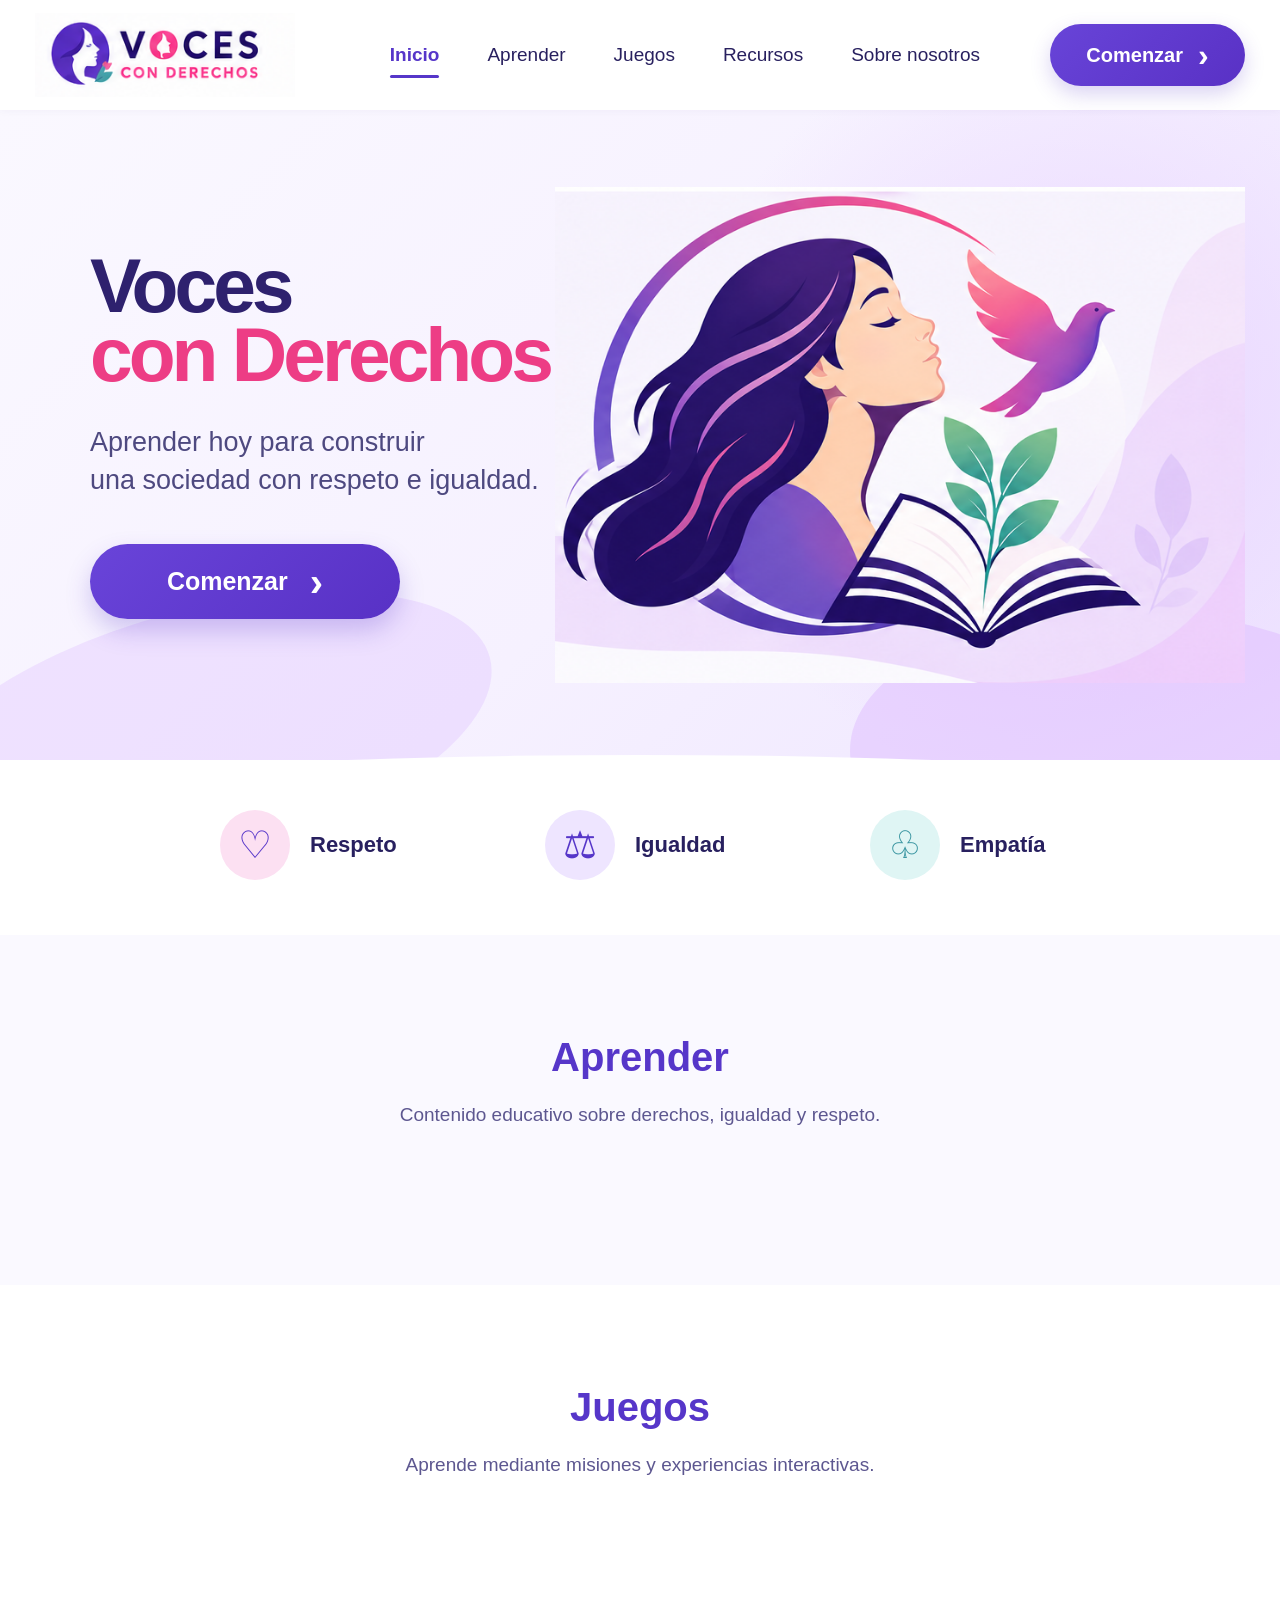
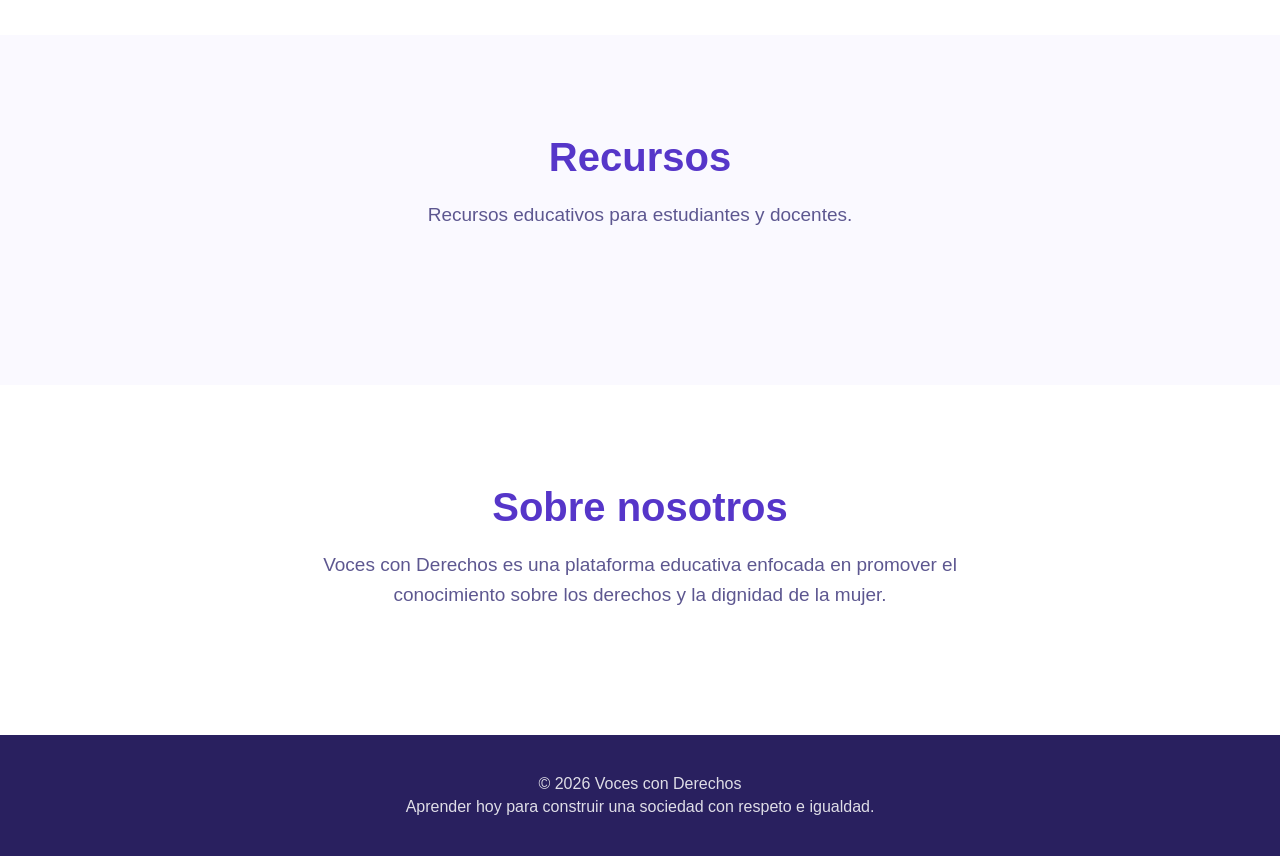
==== Frontend/index.html @ 68228851 "Agregar frontend de la plataforma" ====
<!DOCTYPE html>
<html lang="es">
<head>
    <meta charset="UTF-8">
    <meta name="viewport" content="width=device-width, initial-scale=1.0">

    <title>Voces con Derechos</title>

    <link rel="stylesheet" href="css/style.css">
</head>

<body>


        <!-- NAVBAR -->
  
    <header class="navbar">

        <div class="navbar-container">

            <a href="index.html" class="logo-link">
                <img
                    src="assets/img/logo.png"
                    alt="Voces con Derechos"
                    class="logo"
                >
            </a>

            <nav class="nav-menu">
                <a href="#inicio" class="active">Inicio</a>
                <a href="#aprender">Aprender</a>
                <a href="#juegos">Juegos</a>
                <a href="#recursos">Recursos</a>
                <a href="#nosotros">Sobre nosotros</a>
            </nav>

            <a href="login.html" class="btn-start">
                Comenzar
                <span>›</span>
            </a>

        </div>

    </header>


  
         <!-- HERO -->

    <main>

        <section class="hero" id="inicio">

            <div class="hero-container">

                <!-- Texto -->
                <div class="hero-content">

                    <h1>
                        Voces
                        <br>
                        <span>con Derechos</span>
                    </h1>

                    <p>
                        Aprender hoy para construir
                        <br class="desktop-only">
                        una sociedad con respeto e igualdad.
                    </p>

                    <a href="login.html" class="hero-button">
                        Comenzar
                        <span>›</span>
                    </a>

                </div>


                <!-- Imagen -->
                <div class="hero-image-container">

                    <img
                        src="assets/img/hero.png"
                        alt="Ilustración de Voces con Derechos"
                        class="hero-image"
                    >

                </div>

            </div>

        </section>


        
             <!-- VALORES -->
       
        <section class="values">

            <div class="values-container">

                <div class="value">

                    <div class="value-icon respect">
                        ♡
                    </div>

                    <h3>Respeto</h3>

                </div>


                <div class="value">

                    <div class="value-icon equality">
                        ⚖
                    </div>

                    <h3>Igualdad</h3>

                </div>


                <div class="value">

                    <div class="value-icon empathy">
                        ♧
                    </div>

                    <h3>Empatía</h3>

                </div>

            </div>

        </section>

            <!-- SECCIONES FUTURAS -->

        <section id="aprender" class="placeholder-section">
            <h2>Aprender</h2>
            <p>
                Contenido educativo sobre derechos, igualdad y respeto.
            </p>
        </section>

        <section id="juegos" class="placeholder-section">
            <h2>Juegos</h2>
            <p>
                Aprende mediante misiones y experiencias interactivas.
            </p>
        </section>

        <section id="recursos" class="placeholder-section">
            <h2>Recursos</h2>
            <p>
                Recursos educativos para estudiantes y docentes.
            </p>
        </section>

        <section id="nosotros" class="placeholder-section">
            <h2>Sobre nosotros</h2>
            <p>
                Voces con Derechos es una plataforma educativa enfocada
                en promover el conocimiento sobre los derechos y la dignidad
                de la mujer.
            </p>
        </section>

    </main>


        <!-- FOOTER -->
    <footer>

        <p>
            © 2026 Voces con Derechos
        </p>

        <p>
            Aprender hoy para construir una sociedad con respeto e igualdad.
        </p>

    </footer>


    <script src="js/main.js"></script>

</body>
</html>
---- Frontend/css/style.css ----
/* =========================================
   VARIABLES
========================================= */

:root {
    --primary: #5636c9;
    --primary-dark: #332080;

    --pink: #ed3d85;
    --pink-light: #ffb1d0;

    --purple-light: #f4efff;
    --purple-soft: #eee7ff;

    --text: #28205f;
    --text-light: #5d5790;

    --white: #ffffff;

    --container: 1380px;
}


/* =========================================
   RESET
========================================= */

* {
    margin: 0;
    padding: 0;
    box-sizing: border-box;
}

html {
    scroll-behavior: smooth;
}

body {
    font-family: Arial, Helvetica, sans-serif;
    color: var(--text);
    background: var(--white);
}

a {
    text-decoration: none;
    color: inherit;
}


/* =========================================
   NAVBAR
========================================= */

.navbar {
    width: 100%;
    height: 110px;
    background: #ffffff;
    position: relative;
    z-index: 10;

    box-shadow: 0 1px 8px rgba(50, 30, 100, 0.04);
}

.navbar-container {
    max-width: var(--container);
    height: 100%;

    margin: 0 auto;
    padding: 0 35px;

    display: flex;
    align-items: center;
    justify-content: space-between;
}


/* Logo */

.logo-link {
    display: flex;
    align-items: center;
}

.logo {
    width: 260px;
    height: auto;
    display: block;
}


/* Navigation */

.nav-menu {
    display: flex;
    align-items: center;
    gap: 48px;

    margin-left: auto;
    margin-right: 70px;
}

.nav-menu a {
    position: relative;

    font-size: 19px;
    font-weight: 500;

    color: var(--text);

    padding: 12px 0;

    transition: 0.25s ease;
}

.nav-menu a:hover {
    color: var(--primary);
}

.nav-menu a.active {
    color: var(--primary);
    font-weight: 600;
}

.nav-menu a.active::after {
    content: "";

    position: absolute;

    left: 0;
    right: 0;
    bottom: 0;

    height: 3px;

    border-radius: 10px;

    background: var(--primary);
}


/* Botón navbar */

.btn-start {
    display: flex;
    align-items: center;
    justify-content: center;

    gap: 15px;

    min-width: 195px;
    height: 62px;

    padding: 0 28px;

    border-radius: 40px;

    background: linear-gradient(
        135deg,
        #6844d8,
        #5931c5
    );

    color: white;

    font-size: 20px;
    font-weight: 600;

    box-shadow: 0 8px 20px rgba(86, 54, 201, 0.22);

    transition: 0.25s ease;
}

.btn-start span {
    font-size: 32px;
    line-height: 0;
}

.btn-start:hover {
    transform: translateY(-2px);

    box-shadow: 0 12px 25px rgba(86, 54, 201, 0.3);
}


/* =========================================
   HERO
========================================= */

.hero {
    min-height: 650px;

    position: relative;
    overflow: hidden;

    background:
        radial-gradient(
            circle at 85% 45%,
            rgba(230, 207, 255, 0.8),
            transparent 35%
        ),
        linear-gradient(
            135deg,
            #faf8ff 0%,
            #f6f1ff 55%,
            #eee5ff 100%
        );
}


/* Decoración del fondo */

.hero::before {
    content: "";

    position: absolute;

    width: 600px;
    height: 250px;

    left: -100px;
    bottom: -100px;

    background: rgba(220, 189, 255, 0.35);

    border-radius: 50%;

    transform: rotate(-15deg);
}

.hero::after {
    content: "";

    position: absolute;

    width: 550px;
    height: 280px;

    right: -120px;
    bottom: -130px;

    background: rgba(219, 183, 255, 0.45);

    border-radius: 50%;
}


/* Contenedor */

.hero-container {
    max-width: var(--container);

    min-height: 650px;

    margin: 0 auto;

    padding: 30px 35px;

    display: grid;

    grid-template-columns: 43% 57%;

    align-items: center;

    position: relative;
    z-index: 2;
}


/* Texto */

.hero-content {
    padding-left: 55px;

    position: relative;
    z-index: 3;
}

.hero-content h1 {
    font-size: clamp(65px, 6vw, 105px);

    line-height: 0.9;

    letter-spacing: -4px;

    font-weight: 800;

    color: #2e216e;
}

.hero-content h1 span {
    color: var(--pink);
}

.hero-content p {
    margin-top: 35px;

    font-size: 27px;

    line-height: 1.4;

    color: #4e4980;

    max-width: 620px;
}


/* Botón hero */

.hero-button {
    display: inline-flex;

    align-items: center;
    justify-content: center;

    gap: 22px;

    margin-top: 45px;

    min-width: 310px;
    height: 75px;

    border-radius: 45px;

    background: linear-gradient(
        135deg,
        #6944d9,
        #5831c5
    );

    color: white;

    font-size: 25px;

    font-weight: 600;

    box-shadow:
        0 12px 25px rgba(86, 54, 201, 0.25);

    transition: 0.25s ease;
}

.hero-button span {
    font-size: 40px;
    line-height: 0;
}

.hero-button:hover {
    transform: translateY(-3px);

    box-shadow:
        0 16px 30px rgba(86, 54, 201, 0.32);
}


/* Imagen */

.hero-image-container {
    width: 100%;

    display: flex;
    justify-content: center;
    align-items: center;

    position: relative;
}

.hero-image {
    width: 100%;
    max-width: 800px;

    height: auto;

    display: block;

    object-fit: contain;
}


/* =========================================
   VALORES
========================================= */

.values {
    position: relative;

    margin-top: -5px;

    background: white;

    border-radius: 50% 50% 0 0 / 25% 25% 0 0;

    min-height: 180px;

    display: flex;
    align-items: center;

    z-index: 5;
}

.values-container {
    width: 100%;
    max-width: 900px;

    margin: 0 auto;

    padding: 30px;

    display: flex;
    align-items: center;
    justify-content: space-between;

    gap: 80px;
}

.value {
    display: flex;
    align-items: center;

    gap: 20px;

    min-width: 190px;
}

.value-icon {
    width: 70px;
    height: 70px;

    border-radius: 50%;

    display: flex;
    align-items: center;
    justify-content: center;

    font-size: 38px;

    flex-shrink: 0;
}

.value-icon.respect {
    background: #fce0f2;
    color: var(--primary);
}

.value-icon.equality {
    background: #eee5ff;
    color: var(--primary);
}

.value-icon.empathy {
    background: #dff5f4;
    color: #3995a1;
}

.value h3 {
    font-size: 22px;
    color: var(--text);
}


/* =========================================
   SECCIONES FUTURAS
========================================= */

.placeholder-section {
    min-height: 350px;

    padding: 100px 30px;

    text-align: center;

    background: #faf9ff;
}

.placeholder-section:nth-child(even) {
    background: white;
}

.placeholder-section h2 {
    font-size: 40px;

    margin-bottom: 20px;

    color: var(--primary);
}

.placeholder-section p {
    max-width: 700px;

    margin: 0 auto;

    font-size: 19px;

    line-height: 1.6;

    color: var(--text-light);
}


/* =========================================
   FOOTER
========================================= */

footer {
    padding: 35px 20px;

    text-align: center;

    background: #29205f;

    color: white;
}

footer p {
    margin: 5px;

    opacity: 0.85;
}


/* =========================================
   RESPONSIVE
========================================= */

@media (max-width: 1200px) {

    .nav-menu {
        gap: 25px;
        margin-right: 30px;
    }

    .nav-menu a {
        font-size: 16px;
    }

    .logo {
        width: 220px;
    }

    .hero-container {
        grid-template-columns: 45% 55%;
    }

    .hero-content {
        padding-left: 20px;
    }

    .hero-content h1 {
        font-size: 75px;
    }

    .hero-content p {
        font-size: 22px;
    }

}


/* Tablet */

@media (max-width: 900px) {

    .navbar {
        height: auto;
    }

    .navbar-container {
        padding: 20px;

        flex-wrap: wrap;

        gap: 20px;
    }

    .nav-menu {
        order: 3;

        width: 100%;

        justify-content: center;

        margin: 0;

        gap: 25px;

        overflow-x: auto;
    }

    .btn-start {
        min-width: 145px;
        height: 50px;

        font-size: 16px;
    }

    .hero-container {
        grid-template-columns: 1fr;

        text-align: center;

        padding-top: 60px;
    }

    .hero-content {
        padding: 0;
    }

    .hero-content p {
        margin-left: auto;
        margin-right: auto;
    }

    .hero-image-container {
        margin-top: 30px;
    }

    .hero-image {
        max-width: 650px;
    }

    .values-container {
        flex-wrap: wrap;

        justify-content: center;

        gap: 30px;
    }

}


/* Móvil */

@media (max-width: 600px) {

    .logo {
        width: 180px;
    }

    .btn-start {
        min-width: 120px;
        height: 45px;

        padding: 0 18px;
    }

    .btn-start span {
        font-size: 25px;
    }

    .nav-menu {
        justify-content: flex-start;
    }

    .nav-menu a {
        white-space: nowrap;
    }

    .hero {
        min-height: auto;
    }

    .hero-container {
        min-height: auto;

        padding: 55px 20px 20px;
    }

    .hero-content h1 {
        font-size: 58px;

        letter-spacing: -2px;
    }

    .hero-content p {
        font-size: 19px;
    }

    .desktop-only {
        display: none;
    }

    .hero-button {
        min-width: 230px;

        height: 60px;

        font-size: 19px;
    }

    .hero-button span {
        font-size: 30px;
    }

    .hero-image {
        width: 110%;
        max-width: none;

        margin-left: -5%;
    }

    .values {
        border-radius: 40% 40% 0 0 / 10% 10% 0 0;
    }

    .values-container {
        flex-direction: column;

        align-items: flex-start;

        max-width: 300px;
    }

    .value {
        width: 100%;
    }

}
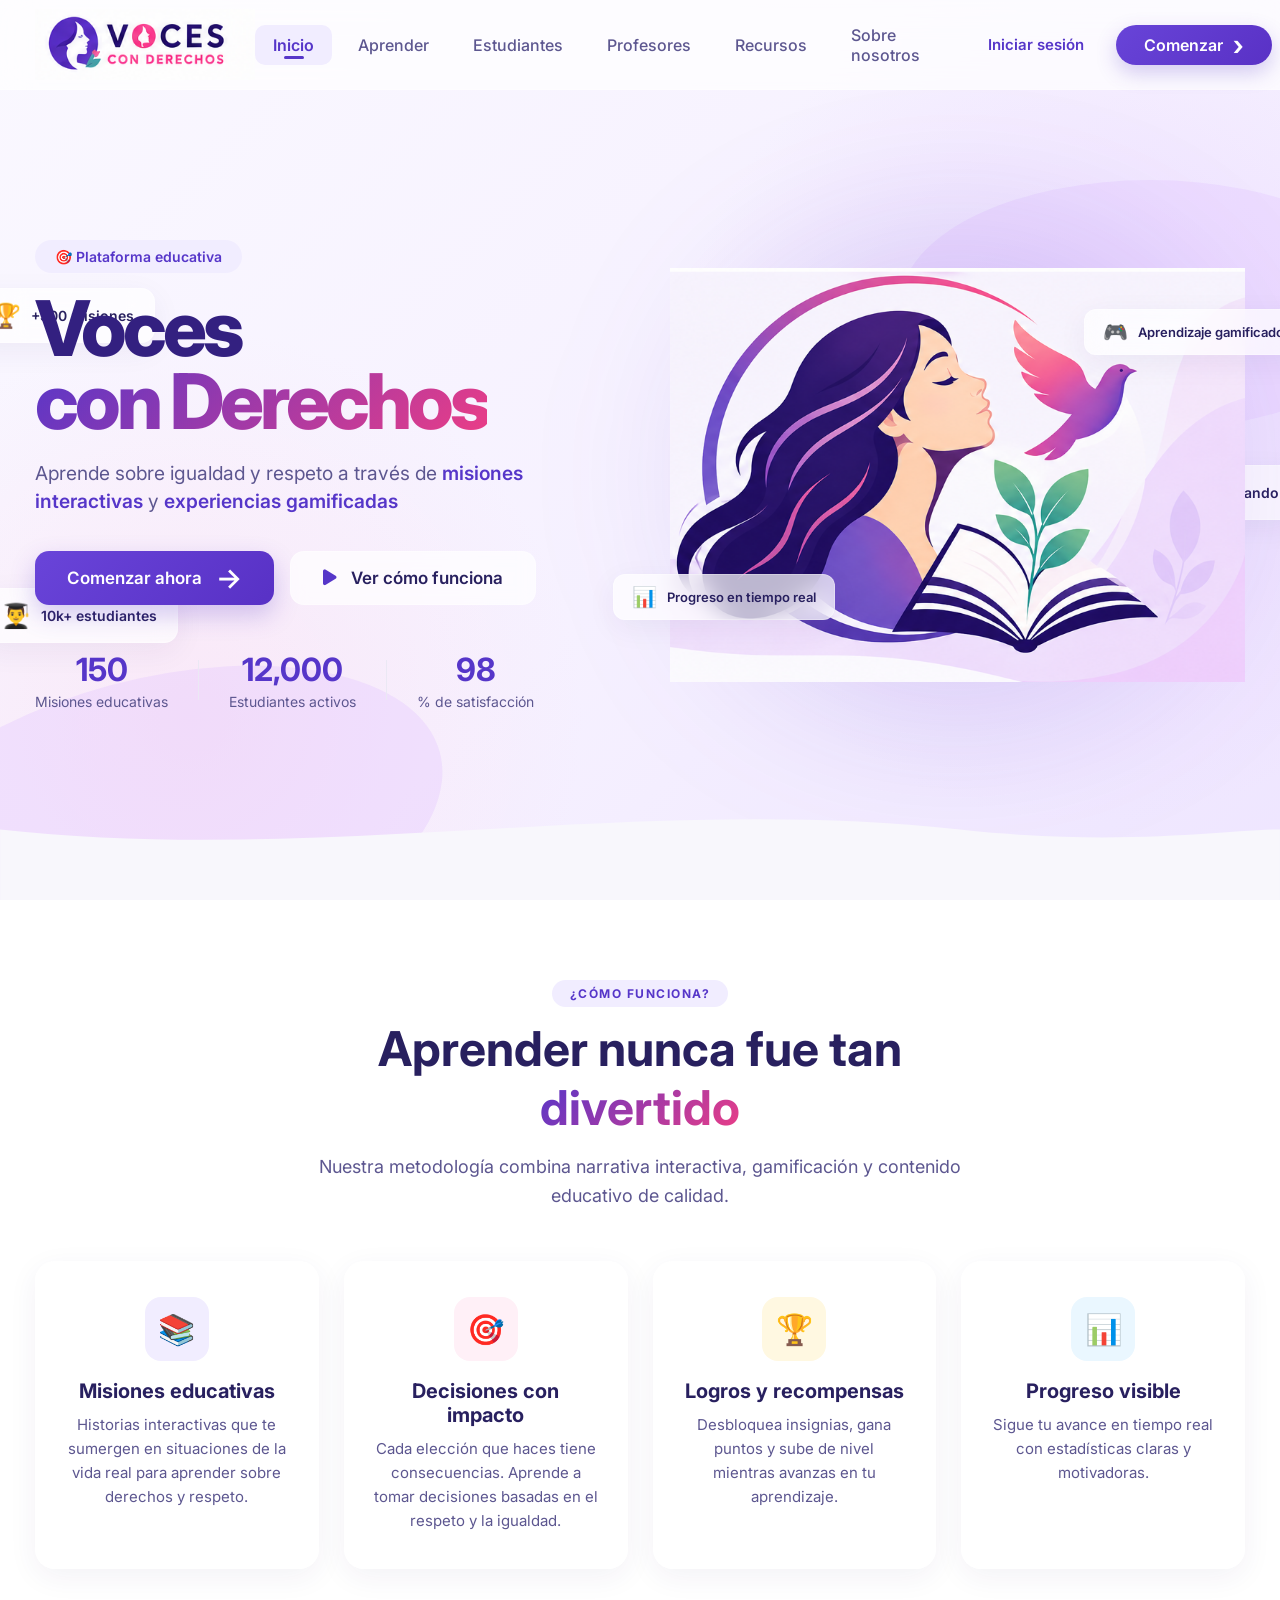
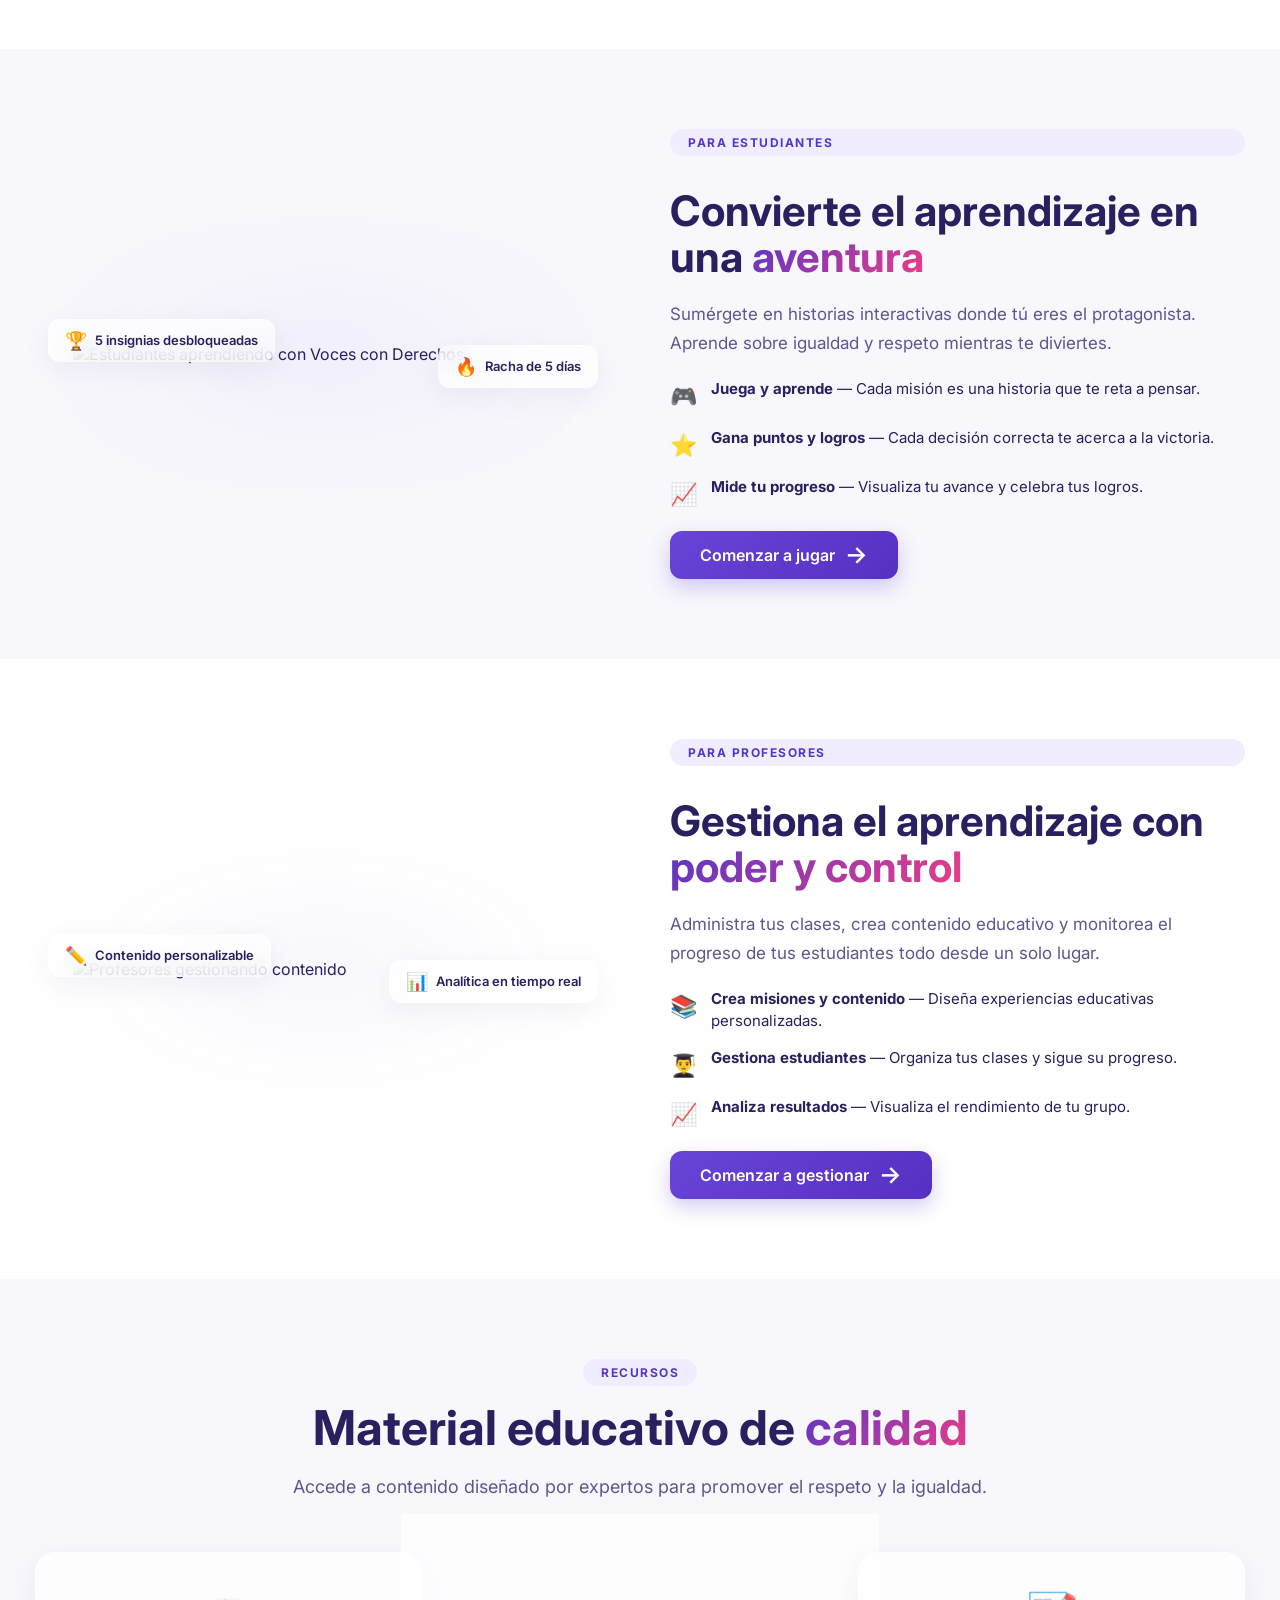
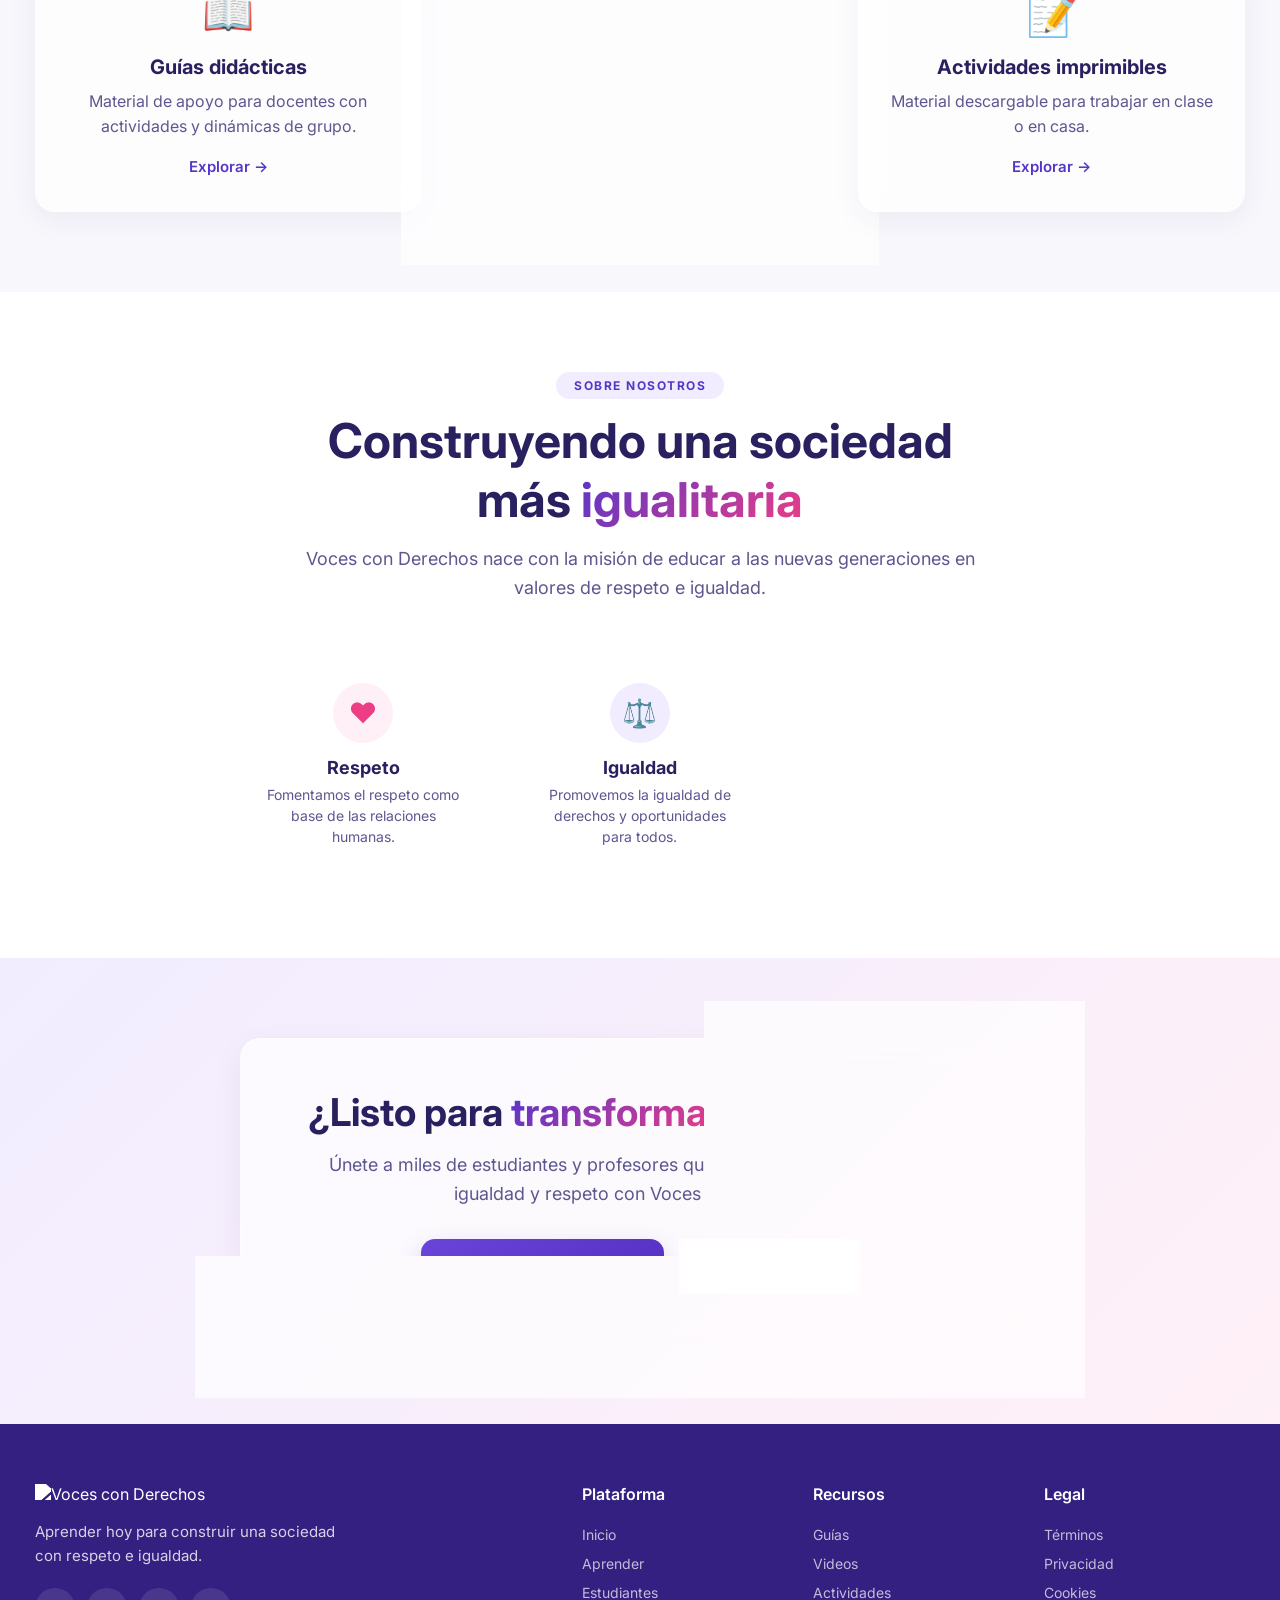
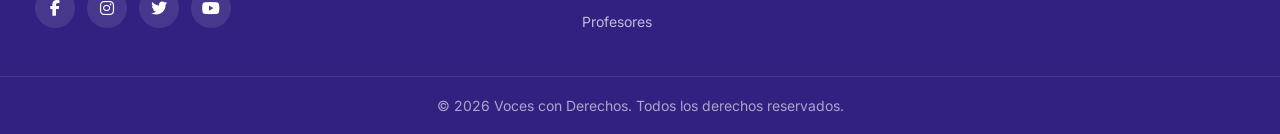
==== commit 73cc1578: "modificacion completa de ui" ====
--- a/Frontend/index.html
+++ b/Frontend/index.html
@@ -3,187 +3,429 @@
 <head>
     <meta charset="UTF-8">
     <meta name="viewport" content="width=device-width, initial-scale=1.0">
-
-    <title>Voces con Derechos</title>
-
+    <title>Voces con Derechos - Aprende jugando sobre igualdad</title>
+    
+    <!-- Meta tags para SEO y redes sociales -->
+    <meta name="description" content="Plataforma educativa interactiva para aprender sobre derechos, igualdad y respeto a través de misiones y juegos.">
+    <meta property="og:title" content="Voces con Derechos - Aprende jugando">
+    <meta property="og:description" content="Plataforma educativa interactiva para aprender sobre derechos, igualdad y respeto.">
+    <meta property="og:image" content="assets/img/og-image.png">
+    
+    <!-- Google Fonts -->
+    <link rel="preconnect" href="https://fonts.googleapis.com">
+    <link rel="preconnect" href="https://fonts.gstatic.com" crossorigin>
+    <link href="https://fonts.googleapis.com/css2?family=Inter:ital,opsz,wght@0,14..32,100..900;1,14..32,100..900&display=swap" rel="stylesheet">
+    
+    <!-- Font Awesome para iconos -->
+    <link rel="stylesheet" href="https://cdnjs.cloudflare.com/ajax/libs/font-awesome/6.5.0/css/all.min.css">
+    
+    <!-- Estilos -->
     <link rel="stylesheet" href="css/style.css">
 </head>
-
 <body>
 
-
-        <!-- NAVBAR -->
-  
-    <header class="navbar">
-
+    <!-- ============================================
+         NAVBAR - CON EFECTO GLASS Y MENÚ HAMBURGUESA
+    ============================================ -->
+    <header class="navbar" id="navbar">
         <div class="navbar-container">
-
             <a href="index.html" class="logo-link">
-                <img
-                    src="assets/img/logo.png"
-                    alt="Voces con Derechos"
-                    class="logo"
-                >
+                <img src="assets/img/logo.png" alt="Voces con Derechos" class="logo">
             </a>
 
-            <nav class="nav-menu">
+            <!-- Botón Hamburguesa -->
+            <button class="hamburger" id="hamburger" aria-label="Abrir menú">
+                <span></span>
+                <span></span>
+                <span></span>
+            </button>
+
+            <nav class="nav-menu" id="navMenu">
                 <a href="#inicio" class="active">Inicio</a>
                 <a href="#aprender">Aprender</a>
-                <a href="#juegos">Juegos</a>
+                <a href="#estudiantes">Estudiantes</a>
+                <a href="#profesores">Profesores</a>
                 <a href="#recursos">Recursos</a>
                 <a href="#nosotros">Sobre nosotros</a>
             </nav>
 
-            <a href="login.html" class="btn-start">
-                Comenzar
-                <span>›</span>
-            </a>
-
+            <div class="nav-actions">
+                <a href="login.html" class="btn-login">Iniciar sesión</a>
+                <a href="registro.html" class="btn-start pulse-on-hover">
+                    Comenzar
+                    <span>›</span>
+                </a>
+            </div>
         </div>
-
     </header>
 
-
-  
-         <!-- HERO -->
-
+    <!-- ============================================
+         HERO - SECCIÓN PRINCIPAL IMPACTANTE
+    ============================================ -->
     <main>
-
         <section class="hero" id="inicio">
-
             <div class="hero-container">
-
-                <!-- Texto -->
+                <!-- Elementos flotantes decorativos -->
+                <div class="floating-elements">
+                    <div class="floating-card card-1">
+                        <span class="floating-icon">🏆</span>
+                        <span class="floating-text">+500 misiones</span>
+                    </div>
+                    <div class="floating-card card-2">
+                        <span class="floating-icon">⭐</span>
+                        <span class="floating-text">Aprende jugando</span>
+                    </div>
+                    <div class="floating-card card-3">
+                        <span class="floating-icon">👨‍🎓</span>
+                        <span class="floating-text">10k+ estudiantes</span>
+                    </div>
+                </div>
+
                 <div class="hero-content">
-
+                    <span class="hero-badge pulse-glow">🎯 Plataforma educativa</span>
                     <h1>
                         Voces
                         <br>
-                        <span>con Derechos</span>
+                        <span class="gradient-text">con Derechos</span>
                     </h1>
-
-                    <p>
-                        Aprender hoy para construir
-                        <br class="desktop-only">
-                        una sociedad con respeto e igualdad.
+                    <p class="hero-subtitle">
+                        Aprende sobre igualdad y respeto a través de 
+                        <span class="highlight">misiones interactivas</span> 
+                        y <span class="highlight">experiencias gamificadas</span>
                     </p>
 
-                    <a href="login.html" class="hero-button">
-                        Comenzar
-                        <span>›</span>
-                    </a>
-
-                </div>
-
-
-                <!-- Imagen -->
+                    <div class="hero-cta">
+                        <a href="registro.html" class="hero-button primary pulse-on-hover">
+                            Comenzar ahora
+                            <span>→</span>
+                        </a>
+                        <a href="#aprender" class="hero-button secondary">
+                            <i class="fas fa-play"></i>
+                            Ver cómo funciona
+                        </a>
+                    </div>
+
+                    <div class="hero-stats">
+                        <div class="stat-item">
+                            <span class="stat-number" data-count="150">0</span>
+                            <span class="stat-label">Misiones educativas</span>
+                        </div>
+                        <div class="stat-divider"></div>
+                        <div class="stat-item">
+                            <span class="stat-number" data-count="12000">0</span>
+                            <span class="stat-label">Estudiantes activos</span>
+                        </div>
+                        <div class="stat-divider"></div>
+                        <div class="stat-item">
+                            <span class="stat-number" data-count="98">0</span>
+                            <span class="stat-label">% de satisfacción</span>
+                        </div>
+                    </div>
+                </div>
+
                 <div class="hero-image-container">
-
-                    <img
-                        src="assets/img/hero.png"
-                        alt="Ilustración de Voces con Derechos"
-                        class="hero-image"
-                    >
-
-                </div>
-
-            </div>
-
-        </section>
-
-
-        
-             <!-- VALORES -->
-       
-        <section class="values">
-
-            <div class="values-container">
-
-                <div class="value">
-
-                    <div class="value-icon respect">
-                        ♡
-                    </div>
-
-                    <h3>Respeto</h3>
-
-                </div>
-
-
-                <div class="value">
-
-                    <div class="value-icon equality">
-                        ⚖
-                    </div>
-
-                    <h3>Igualdad</h3>
-
-                </div>
-
-
-                <div class="value">
-
-                    <div class="value-icon empathy">
-                        ♧
-                    </div>
-
-                    <h3>Empatía</h3>
-
-                </div>
-
-            </div>
-
-        </section>
-
-            <!-- SECCIONES FUTURAS -->
-
-        <section id="aprender" class="placeholder-section">
-            <h2>Aprender</h2>
-            <p>
-                Contenido educativo sobre derechos, igualdad y respeto.
-            </p>
-        </section>
-
-        <section id="juegos" class="placeholder-section">
-            <h2>Juegos</h2>
-            <p>
-                Aprende mediante misiones y experiencias interactivas.
-            </p>
-        </section>
-
-        <section id="recursos" class="placeholder-section">
-            <h2>Recursos</h2>
-            <p>
-                Recursos educativos para estudiantes y docentes.
-            </p>
-        </section>
-
-        <section id="nosotros" class="placeholder-section">
-            <h2>Sobre nosotros</h2>
-            <p>
-                Voces con Derechos es una plataforma educativa enfocada
-                en promover el conocimiento sobre los derechos y la dignidad
-                de la mujer.
-            </p>
+                    <div class="hero-image-wrapper">
+                        <img src="assets/img/hero.png" alt="Voces con Derechos - Aprendizaje interactivo" class="hero-image">
+                        <div class="hero-glow"></div>
+                    </div>
+                    <!-- Badge flotante sobre la imagen -->
+                    <div class="image-badge badge-1">
+                        <span class="badge-icon">🎮</span>
+                        <span class="badge-text">Aprendizaje gamificado</span>
+                    </div>
+                    <div class="image-badge badge-2">
+                        <span class="badge-icon">📊</span>
+                        <span class="badge-text">Progreso en tiempo real</span>
+                    </div>
+                </div>
+            </div>
+
+            <!-- Ola decorativa -->
+            <div class="hero-wave">
+                <svg viewBox="0 0 1440 120" xmlns="http://www.w3.org/2000/svg">
+                    <path d="M0,40 C360,80 720,0 1080,40 C1260,60 1380,40 1440,40 L1440,120 L0,120 Z" fill="#f8f7fc"/>
+                </svg>
+            </div>
+        </section>
+
+        <!-- ============================================
+             SECCIÓN "APRENDER" - PROPUESTA DE VALOR
+        ============================================ -->
+        <section class="section-aprender" id="aprender">
+            <div class="section-container">
+                <div class="section-header">
+                    <span class="section-label">¿CÓMO FUNCIONA?</span>
+                    <h2>Aprender nunca fue tan <span class="gradient-text">divertido</span></h2>
+                    <p>Nuestra metodología combina narrativa interactiva, gamificación y contenido educativo de calidad.</p>
+                </div>
+
+                <div class="features-grid">
+                    <div class="feature-card glass-card" data-delay="0">
+                        <div class="feature-icon purple">📚</div>
+                        <h3>Misiones educativas</h3>
+                        <p>Historias interactivas que te sumergen en situaciones de la vida real para aprender sobre derechos y respeto.</p>
+                        <div class="feature-hover"></div>
+                    </div>
+
+                    <div class="feature-card glass-card" data-delay="100">
+                        <div class="feature-icon pink">🎯</div>
+                        <h3>Decisiones con impacto</h3>
+                        <p>Cada elección que haces tiene consecuencias. Aprende a tomar decisiones basadas en el respeto y la igualdad.</p>
+                        <div class="feature-hover"></div>
+                    </div>
+
+                    <div class="feature-card glass-card" data-delay="200">
+                        <div class="feature-icon gold">🏆</div>
+                        <h3>Logros y recompensas</h3>
+                        <p>Desbloquea insignias, gana puntos y sube de nivel mientras avanzas en tu aprendizaje.</p>
+                        <div class="feature-hover"></div>
+                    </div>
+
+                    <div class="feature-card glass-card" data-delay="300">
+                        <div class="feature-icon blue">📊</div>
+                        <h3>Progreso visible</h3>
+                        <p>Sigue tu avance en tiempo real con estadísticas claras y motivadoras.</p>
+                        <div class="feature-hover"></div>
+                    </div>
+                </div>
+            </div>
+        </section>
+
+        <!-- ============================================
+             SECCIÓN "ESTUDIANTES" - ENFOQUE GAMIFICADO
+        ============================================ -->
+        <section class="section-estudiantes" id="estudiantes">
+            <div class="section-container">
+                <div class="section-content reverse">
+                    <div class="section-text">
+                        <span class="section-label">PARA ESTUDIANTES</span>
+                        <h2>Convierte el aprendizaje en una <span class="gradient-text">aventura</span></h2>
+                        <p>Sumérgete en historias interactivas donde tú eres el protagonista. Aprende sobre igualdad y respeto mientras te diviertes.</p>
+                        
+                        <ul class="feature-list">
+                            <li>
+                                <span class="list-icon">🎮</span>
+                                <span><strong>Juega y aprende</strong> — Cada misión es una historia que te reta a pensar.</span>
+                            </li>
+                            <li>
+                                <span class="list-icon">⭐</span>
+                                <span><strong>Gana puntos y logros</strong> — Cada decisión correcta te acerca a la victoria.</span>
+                            </li>
+                            <li>
+                                <span class="list-icon">📈</span>
+                                <span><strong>Mide tu progreso</strong> — Visualiza tu avance y celebra tus logros.</span>
+                            </li>
+                        </ul>
+
+                        <a href="registro.html" class="primary-button pulse-on-hover">
+                            Comenzar a jugar
+                            <span>→</span>
+                        </a>
+                    </div>
+                    <div class="section-image">
+                        <div class="image-wrapper">
+                            <img src="assets/img/estudiantes-illustration.png" alt="Estudiantes aprendiendo con Voces con Derechos">
+                            <div class="image-glow"></div>
+                            <!-- Badges flotantes -->
+                            <div class="floating-badge badge-top">
+                                <span class="badge-emoji">🔥</span>
+                                <span>Racha de 5 días</span>
+                            </div>
+                            <div class="floating-badge badge-bottom">
+                                <span class="badge-emoji">🏆</span>
+                                <span>5 insignias desbloqueadas</span>
+                            </div>
+                        </div>
+                    </div>
+                </div>
+            </div>
+        </section>
+
+        <!-- ============================================
+             SECCIÓN "PROFESORES" - ENFOQUE GESTIÓN
+        ============================================ -->
+        <section class="section-profesores" id="profesores">
+            <div class="section-container">
+                <div class="section-content">
+                    <div class="section-image">
+                        <div class="image-wrapper">
+                            <img src="assets/img/profesores-illustration.png" alt="Profesores gestionando contenido">
+                            <div class="image-glow"></div>
+                            <!-- Badges flotantes -->
+                            <div class="floating-badge badge-top">
+                                <span class="badge-emoji">📊</span>
+                                <span>Analítica en tiempo real</span>
+                            </div>
+                            <div class="floating-badge badge-bottom">
+                                <span class="badge-emoji">✏️</span>
+                                <span>Contenido personalizable</span>
+                            </div>
+                        </div>
+                    </div>
+                    <div class="section-text">
+                        <span class="section-label">PARA PROFESORES</span>
+                        <h2>Gestiona el aprendizaje con <span class="gradient-text">poder y control</span></h2>
+                        <p>Administra tus clases, crea contenido educativo y monitorea el progreso de tus estudiantes todo desde un solo lugar.</p>
+                        
+                        <ul class="feature-list">
+                            <li>
+                                <span class="list-icon">📚</span>
+                                <span><strong>Crea misiones y contenido</strong> — Diseña experiencias educativas personalizadas.</span>
+                            </li>
+                            <li>
+                                <span class="list-icon">👨‍🎓</span>
+                                <span><strong>Gestiona estudiantes</strong> — Organiza tus clases y sigue su progreso.</span>
+                            </li>
+                            <li>
+                                <span class="list-icon">📈</span>
+                                <span><strong>Analiza resultados</strong> — Visualiza el rendimiento de tu grupo.</span>
+                            </li>
+                        </ul>
+
+                        <a href="login.html" class="primary-button pulse-on-hover">
+                            Comenzar a gestionar
+                            <span>→</span>
+                        </a>
+                    </div>
+                </div>
+            </div>
+        </section>
+
+        <!-- ============================================
+             SECCIÓN "RECURSOS" - RECURSOS EDUCATIVOS
+        ============================================ -->
+        <section class="section-recursos" id="recursos">
+            <div class="section-container">
+                <div class="section-header">
+                    <span class="section-label">RECURSOS</span>
+                    <h2>Material educativo de <span class="gradient-text">calidad</span></h2>
+                    <p>Accede a contenido diseñado por expertos para promover el respeto y la igualdad.</p>
+                </div>
+
+                <div class="recursos-grid">
+                    <div class="recurso-card glass-card">
+                        <div class="recurso-icon">📖</div>
+                        <h3>Guías didácticas</h3>
+                        <p>Material de apoyo para docentes con actividades y dinámicas de grupo.</p>
+                        <a href="#" class="recurso-link">Explorar →</a>
+                    </div>
+
+                    <div class="recurso-card glass-card">
+                        <div class="recurso-icon">🎬</div>
+                        <h3>Videos educativos</h3>
+                        <p>Contenido audiovisual que refuerza los conceptos de igualdad y respeto.</p>
+                        <a href="#" class="recurso-link">Explorar →</a>
+                    </div>
+
+                    <div class="recurso-card glass-card">
+                        <div class="recurso-icon">📝</div>
+                        <h3>Actividades imprimibles</h3>
+                        <p>Material descargable para trabajar en clase o en casa.</p>
+                        <a href="#" class="recurso-link">Explorar →</a>
+                    </div>
+                </div>
+            </div>
+        </section>
+
+        <!-- ============================================
+             SECCIÓN "NOSOTROS" - SOBRE NOSOTROS
+        ============================================ -->
+        <section class="section-nosotros" id="nosotros">
+            <div class="section-container">
+                <div class="section-header">
+                    <span class="section-label">SOBRE NOSOTROS</span>
+                    <h2>Construyendo una sociedad más <span class="gradient-text">igualitaria</span></h2>
+                    <p>Voces con Derechos nace con la misión de educar a las nuevas generaciones en valores de respeto e igualdad.</p>
+                </div>
+
+                <div class="valores-grid">
+                    <div class="valor-card">
+                        <div class="valor-icon respect">❤️</div>
+                        <h3>Respeto</h3>
+                        <p>Fomentamos el respeto como base de las relaciones humanas.</p>
+                    </div>
+                    <div class="valor-card">
+                        <div class="valor-icon equality">⚖️</div>
+                        <h3>Igualdad</h3>
+                        <p>Promovemos la igualdad de derechos y oportunidades para todos.</p>
+                    </div>
+                    <div class="valor-card">
+                        <div class="valor-icon empathy">🤝</div>
+                        <h3>Empatía</h3>
+                        <p>Desarrollamos la empatía como herramienta para entender al otro.</p>
+                    </div>
+                </div>
+            </div>
+        </section>
+
+        <!-- ============================================
+             CTA FINAL - LLAMADA A LA ACCIÓN
+        ============================================ -->
+        <section class="section-cta">
+            <div class="section-container">
+                <div class="cta-box glass-card">
+                    <h2>¿Listo para <span class="gradient-text">transformar</span> la educación?</h2>
+                    <p>Únete a miles de estudiantes y profesores que ya están aprendiendo sobre igualdad y respeto con Voces con Derechos.</p>
+                    <div class="cta-buttons">
+                        <a href="registro.html" class="primary-button pulse-on-hover">
+                            Comenzar ahora
+                            <span>→</span>
+                        </a>
+                        <a href="login.html" class="secondary-button">
+                            Iniciar sesión
+                        </a>
+                    </div>
+                </div>
+            </div>
         </section>
 
     </main>
 
-
-        <!-- FOOTER -->
-    <footer>
-
-        <p>
-            © 2026 Voces con Derechos
-        </p>
-
-        <p>
-            Aprender hoy para construir una sociedad con respeto e igualdad.
-        </p>
-
+    <!-- ============================================
+         FOOTER
+    ============================================ -->
+    <footer class="footer">
+        <div class="footer-container">
+            <div class="footer-brand">
+                <img src="assets/img/logo-white.png" alt="Voces con Derechos" class="footer-logo">
+                <p>Aprender hoy para construir una sociedad con respeto e igualdad.</p>
+                <div class="footer-social">
+                    <a href="#" aria-label="Facebook"><i class="fab fa-facebook-f"></i></a>
+                    <a href="#" aria-label="Instagram"><i class="fab fa-instagram"></i></a>
+                    <a href="#" aria-label="Twitter"><i class="fab fa-twitter"></i></a>
+                    <a href="#" aria-label="YouTube"><i class="fab fa-youtube"></i></a>
+                </div>
+            </div>
+            <div class="footer-links">
+                <div class="footer-col">
+                    <h4>Plataforma</h4>
+                    <a href="#inicio">Inicio</a>
+                    <a href="#aprender">Aprender</a>
+                    <a href="#estudiantes">Estudiantes</a>
+                    <a href="#profesores">Profesores</a>
+                </div>
+                <div class="footer-col">
+                    <h4>Recursos</h4>
+                    <a href="#recursos">Guías</a>
+                    <a href="#recursos">Videos</a>
+                    <a href="#recursos">Actividades</a>
+                </div>
+                <div class="footer-col">
+                    <h4>Legal</h4>
+                    <a href="#">Términos</a>
+                    <a href="#">Privacidad</a>
+                    <a href="#">Cookies</a>
+                </div>
+            </div>
+        </div>
+        <div class="footer-bottom">
+            <p>© 2026 Voces con Derechos. Todos los derechos reservados.</p>
+        </div>
     </footer>
 
-
+    <!-- ============================================
+         SCRIPTS
+    ============================================ -->
     <script src="js/main.js"></script>
 
 </body>
--- a/Frontend/css/style.css
+++ b/Frontend/css/style.css
@@ -1,30 +1,39 @@
-/* =========================================
-   VARIABLES
-========================================= */
-
+/* ============================================
+   VARIABLES GLOBALES
+============================================ */
 :root {
     --primary: #5636c9;
     --primary-dark: #332080;
-
     --pink: #ed3d85;
-    --pink-light: #ffb1d0;
-
-    --purple-light: #f4efff;
-    --purple-soft: #eee7ff;
-
+    --pink-soft: #fff0f7;
+    --purple-soft: #f1edff;
+    --blue-soft: #eaf7ff;
     --text: #28205f;
     --text-light: #5d5790;
-
+    --background: #f8f7fc;
     --white: #ffffff;
-
+    --border: #ebe8f4;
+    --success: #2ca66f;
+    --gold: #f59e0b;
+
+    /* Efectos */
+    --glow-primary: rgba(86, 54, 201, 0.25);
+    --glow-pink: rgba(237, 61, 133, 0.2);
+    --glow-gold: rgba(245, 158, 11, 0.3);
+    --shadow-soft: 0 8px 30px rgba(50, 30, 100, 0.06);
+    --shadow-medium: 0 12px 40px rgba(50, 30, 100, 0.1);
+    --shadow-hard: 0 20px 60px rgba(50, 30, 100, 0.15);
+    --glass-bg: rgba(255, 255, 255, 0.7);
+    --glass-border: rgba(255, 255, 255, 0.3);
+
+    /* Medidas */
     --container: 1380px;
-}
-
-
-/* =========================================
-   RESET
-========================================= */
-
+    --navbar-height: 90px;
+}
+
+/* ============================================
+   RESET Y BASE
+============================================ */
 * {
     margin: 0;
     padding: 0;
@@ -36,9 +45,10 @@
 }
 
 body {
-    font-family: Arial, Helvetica, sans-serif;
+    font-family: 'Inter', -apple-system, BlinkMacSystemFont, 'Segoe UI', Roboto, sans-serif;
     color: var(--text);
-    background: var(--white);
+    background: var(--background);
+    overflow-x: hidden;
 }
 
 a {
@@ -46,672 +56,1526 @@
     color: inherit;
 }
 
-
-/* =========================================
-   NAVBAR
-========================================= */
-
+img {
+    max-width: 100%;
+    display: block;
+}
+
+/* ============================================
+   TIPOGRAFÍA Y UTILIDADES
+============================================ */
+.gradient-text {
+    background: linear-gradient(135deg, var(--primary), var(--pink));
+    -webkit-background-clip: text;
+    -webkit-text-fill-color: transparent;
+    background-clip: text;
+}
+
+.section-label {
+    display: inline-block;
+    margin-bottom: 12px;
+    padding: 6px 18px;
+    background: var(--purple-soft);
+    color: var(--primary);
+    font-size: 12px;
+    font-weight: 700;
+    letter-spacing: 1.5px;
+    text-transform: uppercase;
+    border-radius: 20px;
+}
+
+.section-header {
+    text-align: center;
+    max-width: 700px;
+    margin: 0 auto 50px;
+}
+
+.section-header h2 {
+    font-size: clamp(32px, 4vw, 48px);
+    margin-bottom: 16px;
+    color: var(--text);
+}
+
+.section-header p {
+    font-size: 18px;
+    color: var(--text-light);
+    line-height: 1.6;
+}
+
+/* ============================================
+   GLASS CARD
+============================================ */
+.glass-card {
+    background: var(--glass-bg);
+    backdrop-filter: blur(16px);
+    -webkit-backdrop-filter: blur(16px);
+    border: 1px solid var(--glass-border);
+    border-radius: 20px;
+    box-shadow: var(--shadow-soft);
+    transition: all 0.3s cubic-bezier(0.34, 1.56, 0.64, 1);
+}
+
+.glass-card:hover {
+    transform: translateY(-6px);
+    box-shadow: var(--shadow-medium);
+    border-color: var(--primary);
+}
+
+/* ============================================
+   ANIMACIONES GLOBALES
+============================================ */
+@keyframes fadeInUp {
+    from { opacity: 0; transform: translateY(30px); }
+    to { opacity: 1; transform: translateY(0); }
+}
+
+@keyframes fadeInScale {
+    from { opacity: 0; transform: scale(0.9); }
+    to { opacity: 1; transform: scale(1); }
+}
+
+@keyframes float {
+    0%, 100% { transform: translateY(0px); }
+    50% { transform: translateY(-15px); }
+}
+
+@keyframes pulse-glow {
+    0%, 100% { box-shadow: 0 0 20px var(--glow-primary); }
+    50% { box-shadow: 0 0 40px var(--glow-primary); }
+}
+
+@keyframes shimmer-slide {
+    0% { background-position: -200% 0; }
+    100% { background-position: 200% 0; }
+}
+
+@keyframes countUp {
+    from { opacity: 0; transform: scale(0.5); }
+    to { opacity: 1; transform: scale(1); }
+}
+
+@keyframes ripple-anim {
+    to { transform: scale(4); opacity: 0; }
+}
+
+/* ============================================
+   NAVBAR - CON EFECTO GLASS Y HAMBURGUESA
+============================================ */
 .navbar {
-    width: 100%;
-    height: 110px;
-    background: #ffffff;
-    position: relative;
-    z-index: 10;
-
-    box-shadow: 0 1px 8px rgba(50, 30, 100, 0.04);
+    position: fixed;
+    top: 0;
+    left: 0;
+    right: 0;
+    z-index: 1000;
+    height: var(--navbar-height);
+    background: var(--glass-bg);
+    backdrop-filter: blur(16px);
+    -webkit-backdrop-filter: blur(16px);
+    border-bottom: 1px solid var(--glass-border);
+    transition: all 0.3s ease;
+}
+
+.navbar.scrolled {
+    box-shadow: var(--shadow-medium);
 }
 
 .navbar-container {
     max-width: var(--container);
     height: 100%;
-
     margin: 0 auto;
     padding: 0 35px;
-
     display: flex;
     align-items: center;
     justify-content: space-between;
 }
 
-
-/* Logo */
-
 .logo-link {
     display: flex;
     align-items: center;
+    flex-shrink: 0;
 }
 
 .logo {
-    width: 260px;
+    width: 220px;
     height: auto;
     display: block;
 }
 
-
-/* Navigation */
-
+/* Menú de navegación */
 .nav-menu {
     display: flex;
     align-items: center;
-    gap: 48px;
-
+    gap: 8px;
     margin-left: auto;
-    margin-right: 70px;
+    margin-right: 30px;
 }
 
 .nav-menu a {
     position: relative;
-
-    font-size: 19px;
+    padding: 10px 18px;
+    font-size: 16px;
     font-weight: 500;
-
-    color: var(--text);
-
-    padding: 12px 0;
-
-    transition: 0.25s ease;
+    color: var(--text-light);
+    border-radius: 10px;
+    transition: all 0.25s ease;
 }
 
 .nav-menu a:hover {
     color: var(--primary);
+    background: var(--purple-soft);
 }
 
 .nav-menu a.active {
     color: var(--primary);
     font-weight: 600;
+    background: var(--purple-soft);
 }
 
 .nav-menu a.active::after {
-    content: "";
-
+    content: '';
     position: absolute;
-
+    bottom: 6px;
+    left: 50%;
+    transform: translateX(-50%);
+    width: 20px;
+    height: 3px;
+    border-radius: 10px;
+    background: var(--primary);
+}
+
+/* Acciones del navbar */
+.nav-actions {
+    display: flex;
+    align-items: center;
+    gap: 12px;
+    flex-shrink: 0;
+}
+
+.btn-login {
+    padding: 10px 20px;
+    font-size: 15px;
+    font-weight: 600;
+    color: var(--primary);
+    border-radius: 10px;
+    transition: all 0.25s ease;
+}
+
+.btn-login:hover {
+    background: var(--purple-soft);
+}
+
+.btn-start {
+    display: flex;
+    align-items: center;
+    justify-content: center;
+    gap: 10px;
+    padding: 10px 28px;
+    border-radius: 40px;
+    background: linear-gradient(135deg, #6844d8, #5931c5);
+    color: var(--white);
+    font-size: 16px;
+    font-weight: 600;
+    box-shadow: 0 8px 20px var(--glow-primary);
+    transition: all 0.3s cubic-bezier(0.34, 1.56, 0.64, 1);
+}
+
+.btn-start span {
+    font-size: 28px;
+    line-height: 0;
+    transition: transform 0.3s ease;
+}
+
+.btn-start:hover {
+    transform: translateY(-3px) scale(1.02);
+    box-shadow: 0 12px 30px var(--glow-primary);
+}
+
+.btn-start:hover span {
+    transform: translateX(4px);
+}
+
+/* Hamburguesa */
+.hamburger {
+    display: none;
+    flex-direction: column;
+    gap: 5px;
+    background: none;
+    border: none;
+    padding: 10px;
+    cursor: pointer;
+    z-index: 10;
+}
+
+.hamburger span {
+    display: block;
+    width: 26px;
+    height: 2.5px;
+    background: var(--text);
+    border-radius: 4px;
+    transition: all 0.3s ease;
+}
+
+.hamburger.active span:nth-child(1) {
+    transform: rotate(45deg) translate(5px, 5px);
+}
+
+.hamburger.active span:nth-child(2) {
+    opacity: 0;
+}
+
+.hamburger.active span:nth-child(3) {
+    transform: rotate(-45deg) translate(5px, -5px);
+}
+
+/* ============================================
+   PULSE ON HOVER (para botones CTA)
+============================================ */
+.pulse-on-hover {
+    transition: all 0.3s ease;
+}
+
+.pulse-on-hover:hover {
+    animation: pulse-btn 1s ease infinite;
+}
+
+@keyframes pulse-btn {
+    0%, 100% { transform: scale(1); }
+    50% { transform: scale(1.03); }
+}
+
+/* ============================================
+   HERO - SECCIÓN PRINCIPAL
+============================================ */
+.hero {
+    min-height: 100vh;
+    position: relative;
+    overflow: hidden;
+    padding-top: var(--navbar-height);
+    display: flex;
+    align-items: center;
+    background: radial-gradient(circle at 85% 45%, rgba(230, 207, 255, 0.6), transparent 35%),
+                radial-gradient(circle at 15% 80%, rgba(255, 207, 230, 0.3), transparent 30%),
+                linear-gradient(135deg, #faf8ff 0%, #f6f1ff 55%, #eee5ff 100%);
+}
+
+.hero::before {
+    content: '';
+    position: absolute;
+    width: 600px;
+    height: 300px;
+    left: -150px;
+    bottom: -80px;
+    background: rgba(220, 189, 255, 0.3);
+    border-radius: 50%;
+    transform: rotate(-15deg);
+}
+
+.hero::after {
+    content: '';
+    position: absolute;
+    width: 500px;
+    height: 250px;
+    right: -120px;
+    top: 20%;
+    background: rgba(219, 183, 255, 0.25);
+    border-radius: 50%;
+}
+
+.hero-container {
+    max-width: var(--container);
+    width: 100%;
+    margin: 0 auto;
+    padding: 40px 35px 80px;
+    display: grid;
+    grid-template-columns: 1fr 1fr;
+    gap: 60px;
+    align-items: center;
+    position: relative;
+    z-index: 2;
+}
+
+/* Elementos flotantes */
+.floating-elements {
+    position: absolute;
+    inset: 0;
+    pointer-events: none;
+    z-index: 1;
+}
+
+.floating-card {
+    position: absolute;
+    display: flex;
+    align-items: center;
+    gap: 10px;
+    padding: 12px 20px;
+    background: var(--glass-bg);
+    backdrop-filter: blur(12px);
+    -webkit-backdrop-filter: blur(12px);
+    border: 1px solid var(--glass-border);
+    border-radius: 14px;
+    box-shadow: var(--shadow-soft);
+    animation: float 6s ease-in-out infinite;
+}
+
+.floating-card .floating-icon {
+    font-size: 24px;
+}
+
+.floating-card .floating-text {
+    font-size: 14px;
+    font-weight: 600;
+    color: var(--text);
+}
+
+.floating-card.card-1 {
+    top: 15%;
+    left: -30px;
+    animation-delay: 0s;
+}
+
+.floating-card.card-2 {
+    top: 45%;
+    right: -20px;
+    animation-delay: 2s;
+}
+
+.floating-card.card-3 {
+    bottom: 25%;
+    left: -20px;
+    animation-delay: 4s;
+}
+
+/* Hero contenido */
+.hero-content {
+    position: relative;
+    z-index: 3;
+}
+
+.hero-badge {
+    display: inline-block;
+    padding: 8px 20px;
+    background: var(--purple-soft);
+    color: var(--primary);
+    font-size: 14px;
+    font-weight: 600;
+    border-radius: 30px;
+    margin-bottom: 20px;
+}
+
+.hero-badge.pulse-glow {
+    animation: pulse-glow 3s ease-in-out infinite;
+}
+
+.hero-content h1 {
+    font-size: clamp(55px, 6vw, 90px);
+    line-height: 0.95;
+    letter-spacing: -4px;
+    font-weight: 800;
+    color: var(--primary-dark);
+    margin-bottom: 20px;
+}
+
+.hero-subtitle {
+    font-size: clamp(18px, 1.5vw, 24px);
+    line-height: 1.5;
+    color: var(--text-light);
+    max-width: 520px;
+    margin-bottom: 35px;
+}
+
+.hero-subtitle .highlight {
+    color: var(--primary);
+    font-weight: 600;
+}
+
+/* CTA buttons */
+.hero-cta {
+    display: flex;
+    gap: 16px;
+    flex-wrap: wrap;
+    margin-bottom: 45px;
+}
+
+.hero-button {
+    display: inline-flex;
+    align-items: center;
+    justify-content: center;
+    gap: 14px;
+    padding: 16px 32px;
+    border-radius: 14px;
+    font-size: 17px;
+    font-weight: 600;
+    transition: all 0.3s cubic-bezier(0.34, 1.56, 0.64, 1);
+}
+
+.hero-button.primary {
+    background: linear-gradient(135deg, #6944d9, #5831c5);
+    color: var(--white);
+    box-shadow: 0 10px 25px var(--glow-primary);
+}
+
+.hero-button.primary span {
+    font-size: 28px;
+    line-height: 0;
+    transition: transform 0.3s ease;
+}
+
+.hero-button.primary:hover {
+    transform: translateY(-3px) scale(1.02);
+    box-shadow: 0 14px 35px var(--glow-primary);
+}
+
+.hero-button.primary:hover span {
+    transform: translateX(4px);
+}
+
+.hero-button.secondary {
+    background: var(--glass-bg);
+    backdrop-filter: blur(8px);
+    -webkit-backdrop-filter: blur(8px);
+    border: 1px solid var(--glass-border);
+    color: var(--text);
+}
+
+.hero-button.secondary:hover {
+    transform: translateY(-3px);
+    box-shadow: var(--shadow-medium);
+    border-color: var(--primary);
+}
+
+.hero-button.secondary i {
+    font-size: 18px;
+    color: var(--primary);
+}
+
+/* Estadísticas del hero */
+.hero-stats {
+    display: flex;
+    align-items: center;
+    gap: 30px;
+}
+
+.stat-item {
+    text-align: center;
+}
+
+.stat-number {
+    display: block;
+    font-size: 32px;
+    font-weight: 700;
+    color: var(--primary);
+    animation: countUp 0.6s ease forwards;
+}
+
+.stat-label {
+    display: block;
+    font-size: 14px;
+    color: var(--text-light);
+    margin-top: 4px;
+}
+
+.stat-divider {
+    width: 1px;
+    height: 40px;
+    background: var(--border);
+}
+
+/* Hero imagen */
+.hero-image-container {
+    position: relative;
+    z-index: 3;
+    display: flex;
+    justify-content: center;
+    align-items: center;
+}
+
+.hero-image-wrapper {
+    position: relative;
+    width: 100%;
+    max-width: 650px;
+}
+
+.hero-image {
+    width: 100%;
+    height: auto;
+    display: block;
+    position: relative;
+    z-index: 2;
+    animation: float 8s ease-in-out infinite;
+}
+
+.hero-glow {
+    position: absolute;
+    inset: -20%;
+    background: radial-gradient(circle at center, var(--glow-primary), transparent 70%);
+    border-radius: 50%;
+    filter: blur(60px);
+    z-index: 0;
+    animation: pulse-glow 4s ease-in-out infinite;
+}
+
+/* Badges sobre la imagen */
+.image-badge {
+    position: absolute;
+    display: flex;
+    align-items: center;
+    gap: 10px;
+    padding: 10px 18px;
+    background: var(--glass-bg);
+    backdrop-filter: blur(12px);
+    -webkit-backdrop-filter: blur(12px);
+    border: 1px solid var(--glass-border);
+    border-radius: 12px;
+    box-shadow: var(--shadow-soft);
+    z-index: 4;
+    animation: float 5s ease-in-out infinite;
+}
+
+.image-badge .badge-icon {
+    font-size: 20px;
+}
+
+.image-badge .badge-text {
+    font-size: 13px;
+    font-weight: 600;
+    color: var(--text);
+}
+
+.image-badge.badge-1 {
+    top: 10%;
+    right: -10%;
+    animation-delay: 0s;
+}
+
+.image-badge.badge-2 {
+    bottom: 15%;
+    left: -10%;
+    animation-delay: 2s;
+}
+
+/* Ola decorativa */
+.hero-wave {
+    position: absolute;
+    bottom: -1px;
     left: 0;
     right: 0;
-    bottom: 0;
-
-    height: 3px;
-
-    border-radius: 10px;
-
-    background: var(--primary);
-}
-
-
-/* Botón navbar */
-
-.btn-start {
-    display: flex;
-    align-items: center;
-    justify-content: center;
-
-    gap: 15px;
-
-    min-width: 195px;
-    height: 62px;
-
-    padding: 0 28px;
-
-    border-radius: 40px;
-
-    background: linear-gradient(
-        135deg,
-        #6844d8,
-        #5931c5
-    );
-
-    color: white;
-
-    font-size: 20px;
-    font-weight: 600;
-
-    box-shadow: 0 8px 20px rgba(86, 54, 201, 0.22);
-
-    transition: 0.25s ease;
-}
-
-.btn-start span {
-    font-size: 32px;
-    line-height: 0;
-}
-
-.btn-start:hover {
-    transform: translateY(-2px);
-
-    box-shadow: 0 12px 25px rgba(86, 54, 201, 0.3);
-}
-
-
-/* =========================================
-   HERO
-========================================= */
-
-.hero {
-    min-height: 650px;
-
+    z-index: 2;
+    pointer-events: none;
+}
+
+.hero-wave svg {
+    width: 100%;
+    height: auto;
+    display: block;
+}
+
+/* ============================================
+   SECCIÓN "APRENDER" - FEATURES
+============================================ */
+.section-aprender {
+    padding: 80px 0;
+    background: var(--white);
+}
+
+.section-container {
+    max-width: var(--container);
+    margin: 0 auto;
+    padding: 0 35px;
+}
+
+.features-grid {
+    display: grid;
+    grid-template-columns: repeat(auto-fit, minmax(260px, 1fr));
+    gap: 25px;
+}
+
+.feature-card {
+    padding: 35px 28px;
+    text-align: center;
     position: relative;
     overflow: hidden;
-
-    background:
-        radial-gradient(
-            circle at 85% 45%,
-            rgba(230, 207, 255, 0.8),
-            transparent 35%
-        ),
-        linear-gradient(
-            135deg,
-            #faf8ff 0%,
-            #f6f1ff 55%,
-            #eee5ff 100%
-        );
-}
-
-
-/* Decoración del fondo */
-
-.hero::before {
-    content: "";
-
+    opacity: 0;
+    animation: fadeInUp 0.6s ease forwards;
+}
+
+.feature-card[data-delay="0"] { animation-delay: 0.1s; }
+.feature-card[data-delay="100"] { animation-delay: 0.2s; }
+.feature-card[data-delay="200"] { animation-delay: 0.3s; }
+.feature-card[data-delay="300"] { animation-delay: 0.4s; }
+
+.feature-card .feature-icon {
+    width: 64px;
+    height: 64px;
+    display: flex;
+    align-items: center;
+    justify-content: center;
+    border-radius: 16px;
+    font-size: 30px;
+    margin: 0 auto 18px;
+}
+
+.feature-card .feature-icon.purple {
+    background: var(--purple-soft);
+    color: var(--primary);
+}
+
+.feature-card .feature-icon.pink {
+    background: var(--pink-soft);
+    color: var(--pink);
+}
+
+.feature-card .feature-icon.gold {
+    background: #fff8e1;
+    color: var(--gold);
+}
+
+.feature-card .feature-icon.blue {
+    background: var(--blue-soft);
+    color: #3b8fb8;
+}
+
+.feature-card h3 {
+    font-size: 20px;
+    margin-bottom: 10px;
+}
+
+.feature-card p {
+    color: var(--text-light);
+    line-height: 1.6;
+    font-size: 15px;
+}
+
+.feature-hover {
     position: absolute;
-
-    width: 600px;
-    height: 250px;
-
-    left: -100px;
-    bottom: -100px;
-
-    background: rgba(220, 189, 255, 0.35);
-
-    border-radius: 50%;
-
-    transform: rotate(-15deg);
-}
-
-.hero::after {
-    content: "";
-
-    position: absolute;
-
-    width: 550px;
-    height: 280px;
-
-    right: -120px;
-    bottom: -130px;
-
-    background: rgba(219, 183, 255, 0.45);
-
-    border-radius: 50%;
-}
-
-
-/* Contenedor */
-
-.hero-container {
-    max-width: var(--container);
-
-    min-height: 650px;
-
-    margin: 0 auto;
-
-    padding: 30px 35px;
-
+    inset: 0;
+    background: linear-gradient(135deg, var(--purple-soft), transparent);
+    opacity: 0;
+    transition: opacity 0.4s ease;
+    border-radius: 20px;
+    pointer-events: none;
+}
+
+.feature-card:hover .feature-hover {
+    opacity: 1;
+}
+
+/* ============================================
+   SECCIÓN ESTUDIANTES Y PROFESORES
+============================================ */
+.section-estudiantes,
+.section-profesores {
+    padding: 80px 0;
+}
+
+.section-estudiantes {
+    background: var(--background);
+}
+
+.section-profesores {
+    background: var(--white);
+}
+
+.section-content {
     display: grid;
-
-    grid-template-columns: 43% 57%;
-
-    align-items: center;
-
+    grid-template-columns: 1fr 1fr;
+    gap: 60px;
+    align-items: center;
+}
+
+.section-content.reverse {
+    direction: rtl;
+}
+
+.section-content.reverse > * {
+    direction: ltr;
+}
+
+.section-text {
+    display: flex;
+    flex-direction: column;
+    gap: 20px;
+}
+
+.section-text h2 {
+    font-size: clamp(30px, 3.5vw, 42px);
+    line-height: 1.1;
+}
+
+.section-text p {
+    font-size: 17px;
+    color: var(--text-light);
+    line-height: 1.7;
+}
+
+.feature-list {
+    list-style: none;
+    display: flex;
+    flex-direction: column;
+    gap: 14px;
+    padding: 0;
+}
+
+.feature-list li {
+    display: flex;
+    align-items: flex-start;
+    gap: 14px;
+    font-size: 15px;
+    line-height: 1.5;
+    color: var(--text);
+}
+
+.feature-list .list-icon {
+    font-size: 22px;
+    flex-shrink: 0;
+    margin-top: 2px;
+}
+
+.feature-list li strong {
+    color: var(--text);
+}
+
+.section-text .primary-button {
+    display: inline-flex;
+    align-items: center;
+    gap: 10px;
+    padding: 14px 30px;
+    border: none;
+    border-radius: 12px;
+    background: linear-gradient(135deg, #6844d8, #5630c2);
+    color: var(--white);
+    font-size: 16px;
+    font-weight: 600;
+    box-shadow: 0 8px 20px var(--glow-primary);
+    transition: all 0.3s cubic-bezier(0.34, 1.56, 0.64, 1);
+    width: fit-content;
+    cursor: pointer;
+}
+
+.section-text .primary-button:hover {
+    transform: translateY(-3px) scale(1.02);
+    box-shadow: 0 12px 30px var(--glow-primary);
+}
+
+.section-text .primary-button span {
+    font-size: 24px;
+    line-height: 0;
+    transition: transform 0.3s ease;
+}
+
+.section-text .primary-button:hover span {
+    transform: translateX(4px);
+}
+
+/* Imagen de sección */
+.section-image {
+    position: relative;
+    display: flex;
+    justify-content: center;
+}
+
+.image-wrapper {
+    position: relative;
+    width: 100%;
+    max-width: 500px;
+}
+
+.image-wrapper img {
+    width: 100%;
+    height: auto;
     position: relative;
     z-index: 2;
 }
 
-
-/* Texto */
-
-.hero-content {
-    padding-left: 55px;
-
-    position: relative;
-    z-index: 3;
-}
-
-.hero-content h1 {
-    font-size: clamp(65px, 6vw, 105px);
-
-    line-height: 0.9;
-
-    letter-spacing: -4px;
-
-    font-weight: 800;
-
-    color: #2e216e;
-}
-
-.hero-content h1 span {
+.image-glow {
+    position: absolute;
+    inset: -20%;
+    background: radial-gradient(circle at center, var(--glow-primary), transparent 70%);
+    border-radius: 50%;
+    filter: blur(60px);
+    z-index: 0;
+    animation: pulse-glow 4s ease-in-out infinite;
+}
+
+.floating-badge {
+    position: absolute;
+    display: flex;
+    align-items: center;
+    gap: 8px;
+    padding: 10px 16px;
+    background: var(--glass-bg);
+    backdrop-filter: blur(12px);
+    -webkit-backdrop-filter: blur(12px);
+    border: 1px solid var(--glass-border);
+    border-radius: 12px;
+    box-shadow: var(--shadow-soft);
+    z-index: 4;
+    animation: float 5s ease-in-out infinite;
+}
+
+.floating-badge .badge-emoji {
+    font-size: 18px;
+}
+
+.floating-badge span:last-child {
+    font-size: 13px;
+    font-weight: 600;
+    color: var(--text);
+}
+
+.floating-badge.badge-top {
+    top: 5%;
+    right: -5%;
+    animation-delay: 0s;
+}
+
+.floating-badge.badge-bottom {
+    bottom: 10%;
+    left: -5%;
+    animation-delay: 2s;
+}
+
+/* ============================================
+   SECCIÓN RECURSOS
+============================================ */
+.section-recursos {
+    padding: 80px 0;
+    background: var(--background);
+}
+
+.recursos-grid {
+    display: grid;
+    grid-template-columns: repeat(auto-fit, minmax(280px, 1fr));
+    gap: 25px;
+}
+
+.recurso-card {
+    padding: 35px 28px;
+    text-align: center;
+    opacity: 0;
+    animation: fadeInUp 0.6s ease forwards;
+}
+
+.recurso-card:nth-child(1) { animation-delay: 0.1s; }
+.recurso-card:nth-child(2) { animation-delay: 0.2s; }
+.recurso-card:nth-child(3) { animation-delay: 0.3s; }
+
+.recurso-icon {
+    font-size: 42px;
+    margin-bottom: 16px;
+}
+
+.recurso-card h3 {
+    font-size: 20px;
+    margin-bottom: 10px;
+}
+
+.recurso-card p {
+    color: var(--text-light);
+    line-height: 1.6;
+    margin-bottom: 16px;
+}
+
+.recurso-link {
+    display: inline-flex;
+    align-items: center;
+    gap: 8px;
+    color: var(--primary);
+    font-weight: 600;
+    font-size: 15px;
+    transition: all 0.25s ease;
+}
+
+.recurso-link:hover {
+    gap: 12px;
+    color: var(--primary-dark);
+}
+
+/* ============================================
+   SECCIÓN NOSOTROS
+============================================ */
+.section-nosotros {
+    padding: 80px 0;
+    background: var(--white);
+}
+
+.valores-grid {
+    display: grid;
+    grid-template-columns: repeat(auto-fit, minmax(220px, 1fr));
+    gap: 30px;
+    max-width: 800px;
+    margin: 0 auto;
+}
+
+.valor-card {
+    text-align: center;
+    padding: 30px 20px;
+    border-radius: 16px;
+    background: var(--glass-bg);
+    backdrop-filter: blur(8px);
+    -webkit-backdrop-filter: blur(8px);
+    border: 1px solid var(--glass-border);
+    transition: all 0.3s ease;
+}
+
+.valor-card:hover {
+    transform: translateY(-4px);
+    box-shadow: var(--shadow-medium);
+    border-color: var(--primary);
+}
+
+.valor-icon {
+    width: 60px;
+    height: 60px;
+    display: flex;
+    align-items: center;
+    justify-content: center;
+    border-radius: 50%;
+    font-size: 28px;
+    margin: 0 auto 14px;
+}
+
+.valor-icon.respect {
+    background: var(--pink-soft);
     color: var(--pink);
 }
 
-.hero-content p {
-    margin-top: 35px;
-
-    font-size: 27px;
-
-    line-height: 1.4;
-
-    color: #4e4980;
-
-    max-width: 620px;
-}
-
-
-/* Botón hero */
-
-.hero-button {
+.valor-icon.equality {
+    background: var(--purple-soft);
+    color: var(--primary);
+}
+
+.valor-icon.empathy {
+    background: var(--blue-soft);
+    color: #3b8fb8;
+}
+
+.valor-card h3 {
+    font-size: 18px;
+    margin-bottom: 6px;
+}
+
+.valor-card p {
+    color: var(--text-light);
+    font-size: 14px;
+    line-height: 1.5;
+}
+
+/* ============================================
+   CTA FINAL
+============================================ */
+.section-cta {
+    padding: 80px 0;
+    background: linear-gradient(135deg, var(--purple-soft), var(--pink-soft));
+}
+
+.cta-box {
+    padding: 50px 60px;
+    text-align: center;
+    max-width: 800px;
+    margin: 0 auto;
+}
+
+.cta-box h2 {
+    font-size: clamp(28px, 3vw, 40px);
+    margin-bottom: 16px;
+}
+
+.cta-box p {
+    font-size: 18px;
+    color: var(--text-light);
+    line-height: 1.6;
+    margin-bottom: 30px;
+}
+
+.cta-buttons {
+    display: flex;
+    gap: 16px;
+    justify-content: center;
+    flex-wrap: wrap;
+}
+
+.cta-buttons .primary-button {
     display: inline-flex;
-
+    align-items: center;
+    gap: 10px;
+    padding: 16px 36px;
+    border: none;
+    border-radius: 14px;
+    background: linear-gradient(135deg, #6844d8, #5630c2);
+    color: var(--white);
+    font-size: 17px;
+    font-weight: 600;
+    box-shadow: 0 10px 25px var(--glow-primary);
+    transition: all 0.3s cubic-bezier(0.34, 1.56, 0.64, 1);
+    cursor: pointer;
+}
+
+.cta-buttons .primary-button:hover {
+    transform: translateY(-3px) scale(1.02);
+    box-shadow: 0 14px 35px var(--glow-primary);
+}
+
+.cta-buttons .primary-button span {
+    font-size: 28px;
+    line-height: 0;
+    transition: transform 0.3s ease;
+}
+
+.cta-buttons .primary-button:hover span {
+    transform: translateX(4px);
+}
+
+.cta-buttons .secondary-button {
+    display: inline-flex;
+    align-items: center;
+    padding: 16px 36px;
+    border-radius: 14px;
+    background: var(--glass-bg);
+    backdrop-filter: blur(8px);
+    -webkit-backdrop-filter: blur(8px);
+    border: 1px solid var(--glass-border);
+    color: var(--text);
+    font-size: 17px;
+    font-weight: 600;
+    transition: all 0.3s ease;
+}
+
+.cta-buttons .secondary-button:hover {
+    transform: translateY(-3px);
+    box-shadow: var(--shadow-medium);
+    border-color: var(--primary);
+}
+
+/* ============================================
+   FOOTER
+============================================ */
+.footer {
+    background: var(--primary-dark);
+    color: var(--white);
+    padding: 60px 0 0;
+}
+
+.footer-container {
+    max-width: var(--container);
+    margin: 0 auto;
+    padding: 0 35px;
+    display: grid;
+    grid-template-columns: 1.5fr 2fr;
+    gap: 50px;
+    padding-bottom: 40px;
+    border-bottom: 1px solid rgba(255, 255, 255, 0.1);
+}
+
+.footer-brand p {
+    margin: 16px 0 20px;
+    font-size: 15px;
+    opacity: 0.8;
+    line-height: 1.6;
+    max-width: 300px;
+}
+
+.footer-logo {
+    width: 200px;
+    height: auto;
+    filter: brightness(0) invert(1);
+}
+
+.footer-social {
+    display: flex;
+    gap: 12px;
+}
+
+.footer-social a {
+    width: 40px;
+    height: 40px;
+    display: flex;
     align-items: center;
     justify-content: center;
-
-    gap: 22px;
-
-    margin-top: 45px;
-
-    min-width: 310px;
-    height: 75px;
-
-    border-radius: 45px;
-
-    background: linear-gradient(
-        135deg,
-        #6944d9,
-        #5831c5
-    );
-
-    color: white;
-
-    font-size: 25px;
-
+    border-radius: 50%;
+    background: rgba(255, 255, 255, 0.1);
+    color: var(--white);
+    font-size: 16px;
+    transition: all 0.25s ease;
+}
+
+.footer-social a:hover {
+    background: var(--primary);
+    transform: translateY(-3px);
+}
+
+.footer-links {
+    display: grid;
+    grid-template-columns: repeat(3, 1fr);
+    gap: 30px;
+}
+
+.footer-col h4 {
+    font-size: 16px;
     font-weight: 600;
-
-    box-shadow:
-        0 12px 25px rgba(86, 54, 201, 0.25);
-
-    transition: 0.25s ease;
-}
-
-.hero-button span {
-    font-size: 40px;
-    line-height: 0;
-}
-
-.hero-button:hover {
-    transform: translateY(-3px);
-
-    box-shadow:
-        0 16px 30px rgba(86, 54, 201, 0.32);
-}
-
-
-/* Imagen */
-
-.hero-image-container {
-    width: 100%;
-
-    display: flex;
-    justify-content: center;
-    align-items: center;
-
-    position: relative;
-}
-
-.hero-image {
-    width: 100%;
-    max-width: 800px;
-
-    height: auto;
-
+    margin-bottom: 16px;
+    color: var(--white);
+}
+
+.footer-col a {
     display: block;
-
-    object-fit: contain;
-}
-
-
-/* =========================================
-   VALORES
-========================================= */
-
-.values {
-    position: relative;
-
-    margin-top: -5px;
-
-    background: white;
-
-    border-radius: 50% 50% 0 0 / 25% 25% 0 0;
-
-    min-height: 180px;
-
-    display: flex;
-    align-items: center;
-
-    z-index: 5;
-}
-
-.values-container {
-    width: 100%;
-    max-width: 900px;
-
+    font-size: 14px;
+    opacity: 0.7;
+    padding: 6px 0;
+    transition: all 0.25s ease;
+}
+
+.footer-col a:hover {
+    opacity: 1;
+    color: var(--pink);
+    transform: translateX(4px);
+}
+
+.footer-bottom {
+    max-width: var(--container);
     margin: 0 auto;
-
-    padding: 30px;
-
-    display: flex;
-    align-items: center;
-    justify-content: space-between;
-
-    gap: 80px;
-}
-
-.value {
-    display: flex;
-    align-items: center;
-
-    gap: 20px;
-
-    min-width: 190px;
-}
-
-.value-icon {
-    width: 70px;
-    height: 70px;
-
-    border-radius: 50%;
-
-    display: flex;
-    align-items: center;
-    justify-content: center;
-
-    font-size: 38px;
-
-    flex-shrink: 0;
-}
-
-.value-icon.respect {
-    background: #fce0f2;
-    color: var(--primary);
-}
-
-.value-icon.equality {
-    background: #eee5ff;
-    color: var(--primary);
-}
-
-.value-icon.empathy {
-    background: #dff5f4;
-    color: #3995a1;
-}
-
-.value h3 {
-    font-size: 22px;
-    color: var(--text);
-}
-
-
-/* =========================================
-   SECCIONES FUTURAS
-========================================= */
-
-.placeholder-section {
-    min-height: 350px;
-
-    padding: 100px 30px;
-
+    padding: 20px 35px;
     text-align: center;
-
-    background: #faf9ff;
-}
-
-.placeholder-section:nth-child(even) {
-    background: white;
-}
-
-.placeholder-section h2 {
-    font-size: 40px;
-
-    margin-bottom: 20px;
-
-    color: var(--primary);
-}
-
-.placeholder-section p {
-    max-width: 700px;
-
-    margin: 0 auto;
-
-    font-size: 19px;
-
-    line-height: 1.6;
-
-    color: var(--text-light);
-}
-
-
-/* =========================================
-   FOOTER
-========================================= */
-
-footer {
-    padding: 35px 20px;
-
-    text-align: center;
-
-    background: #29205f;
-
-    color: white;
-}
-
-footer p {
-    margin: 5px;
-
-    opacity: 0.85;
-}
-
-
-/* =========================================
-   RESPONSIVE
-========================================= */
-
+    font-size: 14px;
+    opacity: 0.6;
+}
+
+/* ============================================
+   RESPONSIVE - MOBILE FIRST
+============================================ */
+
+/* Tablets y pantallas medianas */
 @media (max-width: 1200px) {
-
-    .nav-menu {
-        gap: 25px;
-        margin-right: 30px;
-    }
-
-    .nav-menu a {
-        font-size: 16px;
-    }
-
-    .logo {
-        width: 220px;
-    }
-
-    .hero-container {
-        grid-template-columns: 45% 55%;
-    }
-
-    .hero-content {
-        padding-left: 20px;
-    }
-
-    .hero-content h1 {
-        font-size: 75px;
-    }
-
-    .hero-content p {
-        font-size: 22px;
-    }
-
-}
-
-
-/* Tablet */
-
-@media (max-width: 900px) {
-
-    .navbar {
-        height: auto;
-    }
-
-    .navbar-container {
-        padding: 20px;
-
-        flex-wrap: wrap;
-
-        gap: 20px;
-    }
-
-    .nav-menu {
-        order: 3;
-
-        width: 100%;
-
-        justify-content: center;
-
-        margin: 0;
-
-        gap: 25px;
-
-        overflow-x: auto;
-    }
-
-    .btn-start {
-        min-width: 145px;
-        height: 50px;
-
-        font-size: 16px;
-    }
-
+    .floating-elements { display: none; }
+    .image-badge { display: none; }
+    .floating-badge { display: none; }
+    
     .hero-container {
         grid-template-columns: 1fr;
-
         text-align: center;
-
-        padding-top: 60px;
-    }
-
+        gap: 40px;
+        padding: 40px 25px 60px;
+    }
+    
     .hero-content {
-        padding: 0;
-    }
-
-    .hero-content p {
+        order: 1;
+    }
+    
+    .hero-subtitle {
         margin-left: auto;
         margin-right: auto;
     }
-
+    
+    .hero-cta {
+        justify-content: center;
+    }
+    
+    .hero-stats {
+        justify-content: center;
+    }
+    
     .hero-image-container {
-        margin-top: 30px;
-    }
-
-    .hero-image {
-        max-width: 650px;
-    }
-
-    .values-container {
+        order: 2;
+    }
+    
+    .hero-image-wrapper {
+        max-width: 450px;
+        margin: 0 auto;
+    }
+    
+    .section-content {
+        grid-template-columns: 1fr;
+        gap: 40px;
+        text-align: center;
+    }
+    
+    .section-content.reverse {
+        direction: ltr;
+    }
+    
+    .section-text .primary-button {
+        margin: 0 auto;
+    }
+    
+    .feature-list {
+        align-items: center;
+    }
+    
+    .feature-list li {
+        text-align: left;
+        max-width: 400px;
+        margin: 0 auto;
+    }
+}
+
+/* Móviles grandes */
+@media (max-width: 900px) {
+    .navbar-container {
+        padding: 0 20px;
+    }
+    
+    .logo {
+        width: 170px;
+    }
+    
+    .hamburger {
+        display: flex;
+    }
+    
+    .nav-menu {
+        position: fixed;
+        top: 0;
+        right: -100%;
+        width: 280px;
+        height: 100vh;
+        flex-direction: column;
+        justify-content: center;
+        padding: 40px 30px;
+        background: var(--glass-bg);
+        backdrop-filter: blur(20px);
+        -webkit-backdrop-filter: blur(20px);
+        border-left: 1px solid var(--glass-border);
+        transition: right 0.4s cubic-bezier(0.34, 1.56, 0.64, 1);
+        gap: 4px;
+        margin: 0;
+    }
+    
+    .nav-menu.open {
+        right: 0;
+    }
+    
+    .nav-menu a {
+        padding: 14px 20px;
+        font-size: 18px;
+        width: 100%;
+        text-align: center;
+    }
+    
+    .nav-actions {
+        gap: 8px;
+    }
+    
+    .btn-login {
+        font-size: 14px;
+        padding: 8px 16px;
+    }
+    
+    .btn-start {
+        font-size: 14px;
+        padding: 8px 20px;
+    }
+    
+    .btn-start span {
+        font-size: 22px;
+    }
+    
+    .hero-content h1 {
+        font-size: clamp(40px, 8vw, 55px);
+        letter-spacing: -2px;
+    }
+    
+    .hero-stats {
+        gap: 20px;
         flex-wrap: wrap;
-
+    }
+    
+    .stat-number {
+        font-size: 26px;
+    }
+    
+    .stat-divider {
+        display: none;
+    }
+    
+    .features-grid {
+        grid-template-columns: 1fr 1fr;
+    }
+    
+    .recursos-grid {
+        grid-template-columns: 1fr 1fr;
+    }
+    
+    .footer-container {
+        grid-template-columns: 1fr;
+        gap: 30px;
+    }
+    
+    .footer-links {
+        grid-template-columns: 1fr 1fr;
+    }
+    
+    .cta-box {
+        padding: 35px 25px;
+    }
+}
+
+/* Móviles pequeños */
+@media (max-width: 600px) {
+    :root {
+        --navbar-height: 70px;
+    }
+    
+    .navbar-container {
+        padding: 0 16px;
+    }
+    
+    .logo {
+        width: 140px;
+    }
+    
+    .nav-actions .btn-login {
+        display: none;
+    }
+    
+    .btn-start {
+        font-size: 13px;
+        padding: 8px 16px;
+    }
+    
+    .btn-start span {
+        font-size: 18px;
+    }
+    
+    .hero-container {
+        padding: 20px 16px 40px;
+        gap: 30px;
+    }
+    
+    .hero-content h1 {
+        font-size: clamp(36px, 10vw, 44px);
+        letter-spacing: -1px;
+    }
+    
+    .hero-subtitle {
+        font-size: 16px;
+    }
+    
+    .hero-cta {
+        flex-direction: column;
+        align-items: center;
+        width: 100%;
+    }
+    
+    .hero-button {
+        width: 100%;
         justify-content: center;
-
-        gap: 30px;
-    }
-
-}
-
-
-/* Móvil */
-
-@media (max-width: 600px) {
-
-    .logo {
-        width: 180px;
-    }
-
-    .btn-start {
-        min-width: 120px;
-        height: 45px;
-
-        padding: 0 18px;
-    }
-
-    .btn-start span {
-        font-size: 25px;
-    }
-
-    .nav-menu {
-        justify-content: flex-start;
-    }
-
-    .nav-menu a {
-        white-space: nowrap;
-    }
-
-    .hero {
-        min-height: auto;
-    }
-
-    .hero-container {
-        min-height: auto;
-
-        padding: 55px 20px 20px;
-    }
-
-    .hero-content h1 {
-        font-size: 58px;
-
-        letter-spacing: -2px;
-    }
-
-    .hero-content p {
-        font-size: 19px;
-    }
-
-    .desktop-only {
-        display: none;
-    }
-
-    .hero-button {
-        min-width: 230px;
-
-        height: 60px;
-
-        font-size: 19px;
-    }
-
-    .hero-button span {
-        font-size: 30px;
-    }
-
-    .hero-image {
-        width: 110%;
-        max-width: none;
-
-        margin-left: -5%;
-    }
-
-    .values {
-        border-radius: 40% 40% 0 0 / 10% 10% 0 0;
-    }
-
-    .values-container {
+        padding: 14px 24px;
+        font-size: 16px;
+    }
+    
+    .hero-stats {
         flex-direction: column;
-
-        align-items: flex-start;
-
+        gap: 12px;
+    }
+    
+    .stat-item {
+        width: 100%;
+        padding: 10px;
+        background: var(--glass-bg);
+        backdrop-filter: blur(8px);
+        -webkit-backdrop-filter: blur(8px);
+        border-radius: 10px;
+        border: 1px solid var(--glass-border);
+    }
+    
+    .hero-image-wrapper {
         max-width: 300px;
     }
-
-    .value {
+    
+    .features-grid {
+        grid-template-columns: 1fr;
+    }
+    
+    .recursos-grid {
+        grid-template-columns: 1fr;
+    }
+    
+    .valores-grid {
+        grid-template-columns: 1fr;
+    }
+    
+    .section-container {
+        padding: 0 16px;
+    }
+    
+    .section-aprender,
+    .section-estudiantes,
+    .section-profesores,
+    .section-recursos,
+    .section-nosotros,
+    .section-cta {
+        padding: 50px 0;
+    }
+    
+    .section-header h2 {
+        font-size: 28px;
+    }
+    
+    .section-header p {
+        font-size: 16px;
+    }
+    
+    .section-text h2 {
+        font-size: 28px;
+    }
+    
+    .section-text p {
+        font-size: 16px;
+    }
+    
+    .feature-list li {
+        font-size: 14px;
+    }
+    
+    .section-text .primary-button {
         width: 100%;
-    }
-
+        justify-content: center;
+    }
+    
+    .cta-box {
+        padding: 30px 20px;
+    }
+    
+    .cta-buttons {
+        flex-direction: column;
+        align-items: center;
+        width: 100%;
+    }
+    
+    .cta-buttons .primary-button,
+    .cta-buttons .secondary-button {
+        width: 100%;
+        justify-content: center;
+    }
+    
+    .footer-container {
+        padding: 0 16px 30px;
+    }
+    
+    .footer-links {
+        grid-template-columns: 1fr;
+        gap: 20px;
+    }
+    
+    .footer-bottom {
+        padding: 16px;
+        font-size: 12px;
+    }
+    
+    .floating-elements,
+    .image-badge,
+    .floating-badge {
+        display: none !important;
+    }
+}
+
+/* Animaciones al hacer scroll (intersection observer) */
+.fade-in-section {
+    opacity: 0;
+    transform: translateY(40px);
+    transition: opacity 0.8s ease, transform 0.8s ease;
+}
+
+.fade-in-section.is-visible {
+    opacity: 1;
+    transform: translateY(0);
 }
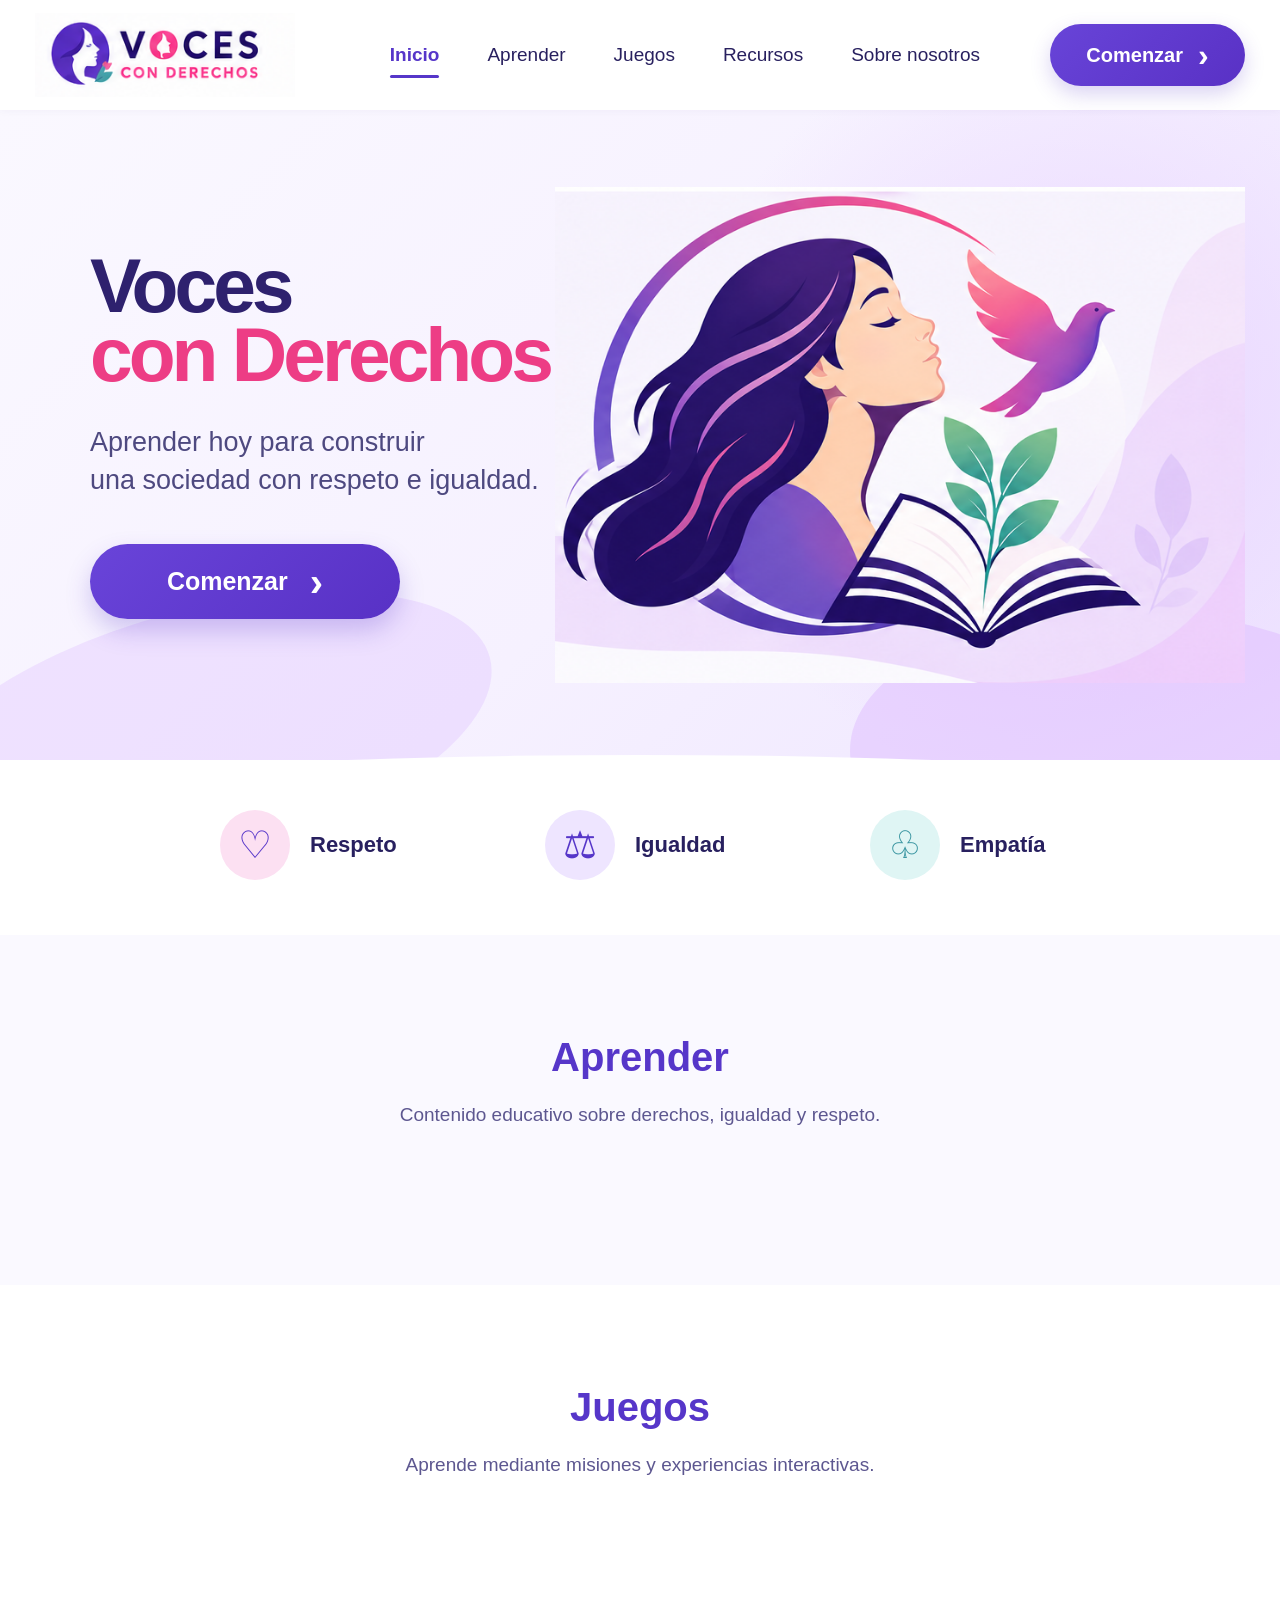
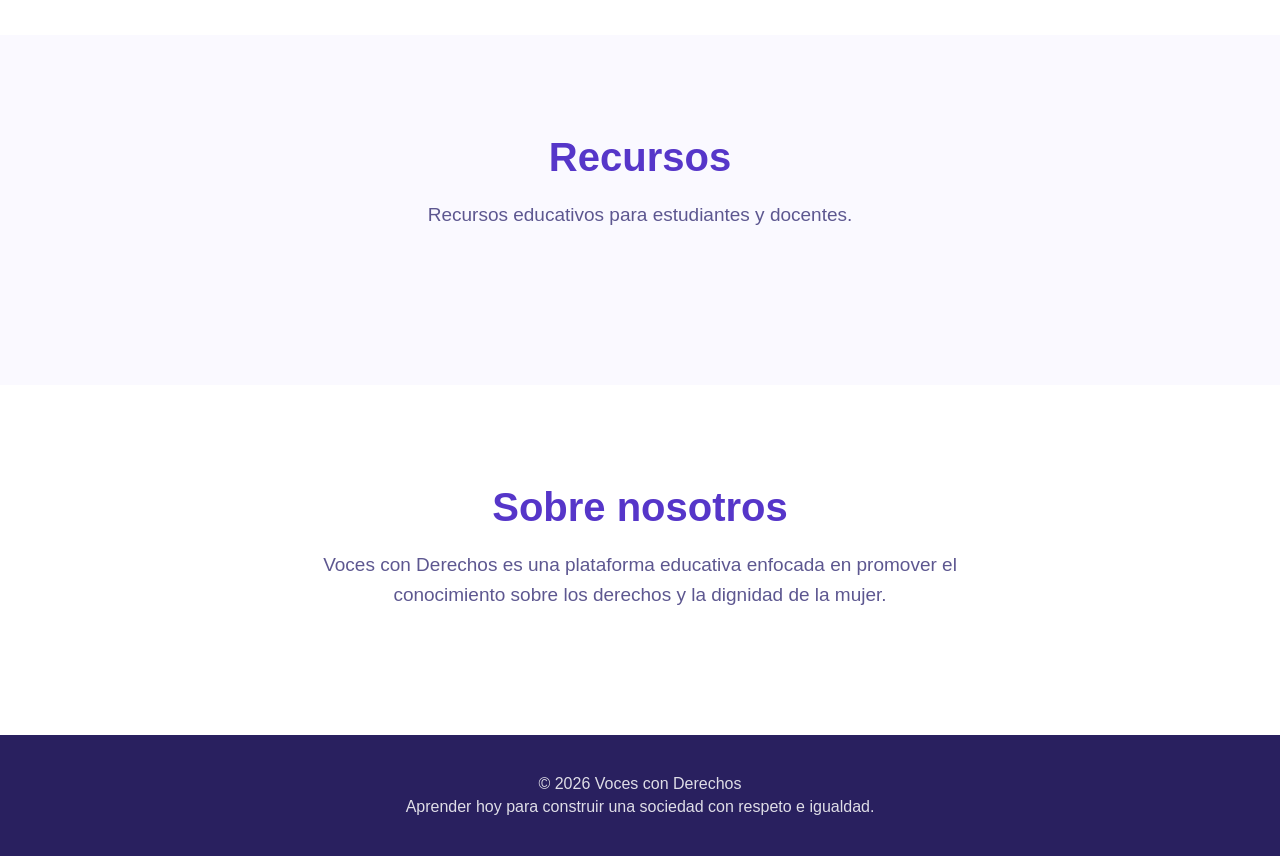
==== commit cd7fbe8f: "Organizar Backend y Frontend en main" ====
--- a/Frontend/index.html
+++ b/Frontend/index.html
@@ -3,429 +3,187 @@
 <head>
     <meta charset="UTF-8">
     <meta name="viewport" content="width=device-width, initial-scale=1.0">
-    <title>Voces con Derechos - Aprende jugando sobre igualdad</title>
-    
-    <!-- Meta tags para SEO y redes sociales -->
-    <meta name="description" content="Plataforma educativa interactiva para aprender sobre derechos, igualdad y respeto a través de misiones y juegos.">
-    <meta property="og:title" content="Voces con Derechos - Aprende jugando">
-    <meta property="og:description" content="Plataforma educativa interactiva para aprender sobre derechos, igualdad y respeto.">
-    <meta property="og:image" content="assets/img/og-image.png">
-    
-    <!-- Google Fonts -->
-    <link rel="preconnect" href="https://fonts.googleapis.com">
-    <link rel="preconnect" href="https://fonts.gstatic.com" crossorigin>
-    <link href="https://fonts.googleapis.com/css2?family=Inter:ital,opsz,wght@0,14..32,100..900;1,14..32,100..900&display=swap" rel="stylesheet">
-    
-    <!-- Font Awesome para iconos -->
-    <link rel="stylesheet" href="https://cdnjs.cloudflare.com/ajax/libs/font-awesome/6.5.0/css/all.min.css">
-    
-    <!-- Estilos -->
+
+    <title>Voces con Derechos</title>
+
     <link rel="stylesheet" href="css/style.css">
 </head>
+
 <body>
 
-    <!-- ============================================
-         NAVBAR - CON EFECTO GLASS Y MENÚ HAMBURGUESA
-    ============================================ -->
-    <header class="navbar" id="navbar">
+
+        <!-- NAVBAR -->
+  
+    <header class="navbar">
+
         <div class="navbar-container">
+
             <a href="index.html" class="logo-link">
-                <img src="assets/img/logo.png" alt="Voces con Derechos" class="logo">
+                <img
+                    src="assets/img/logo.png"
+                    alt="Voces con Derechos"
+                    class="logo"
+                >
             </a>
 
-            <!-- Botón Hamburguesa -->
-            <button class="hamburger" id="hamburger" aria-label="Abrir menú">
-                <span></span>
-                <span></span>
-                <span></span>
-            </button>
-
-            <nav class="nav-menu" id="navMenu">
+            <nav class="nav-menu">
                 <a href="#inicio" class="active">Inicio</a>
                 <a href="#aprender">Aprender</a>
-                <a href="#estudiantes">Estudiantes</a>
-                <a href="#profesores">Profesores</a>
+                <a href="#juegos">Juegos</a>
                 <a href="#recursos">Recursos</a>
                 <a href="#nosotros">Sobre nosotros</a>
             </nav>
 
-            <div class="nav-actions">
-                <a href="login.html" class="btn-login">Iniciar sesión</a>
-                <a href="registro.html" class="btn-start pulse-on-hover">
-                    Comenzar
-                    <span>›</span>
-                </a>
-            </div>
+            <a href="login.html" class="btn-start">
+                Comenzar
+                <span>›</span>
+            </a>
+
         </div>
+
     </header>
 
-    <!-- ============================================
-         HERO - SECCIÓN PRINCIPAL IMPACTANTE
-    ============================================ -->
+
+  
+         <!-- HERO -->
+
     <main>
+
         <section class="hero" id="inicio">
+
             <div class="hero-container">
-                <!-- Elementos flotantes decorativos -->
-                <div class="floating-elements">
-                    <div class="floating-card card-1">
-                        <span class="floating-icon">🏆</span>
-                        <span class="floating-text">+500 misiones</span>
-                    </div>
-                    <div class="floating-card card-2">
-                        <span class="floating-icon">⭐</span>
-                        <span class="floating-text">Aprende jugando</span>
-                    </div>
-                    <div class="floating-card card-3">
-                        <span class="floating-icon">👨‍🎓</span>
-                        <span class="floating-text">10k+ estudiantes</span>
-                    </div>
-                </div>
 
+                <!-- Texto -->
                 <div class="hero-content">
-                    <span class="hero-badge pulse-glow">🎯 Plataforma educativa</span>
+
                     <h1>
                         Voces
                         <br>
-                        <span class="gradient-text">con Derechos</span>
+                        <span>con Derechos</span>
                     </h1>
-                    <p class="hero-subtitle">
-                        Aprende sobre igualdad y respeto a través de 
-                        <span class="highlight">misiones interactivas</span> 
-                        y <span class="highlight">experiencias gamificadas</span>
+
+                    <p>
+                        Aprender hoy para construir
+                        <br class="desktop-only">
+                        una sociedad con respeto e igualdad.
                     </p>
 
-                    <div class="hero-cta">
-                        <a href="registro.html" class="hero-button primary pulse-on-hover">
-                            Comenzar ahora
-                            <span>→</span>
-                        </a>
-                        <a href="#aprender" class="hero-button secondary">
-                            <i class="fas fa-play"></i>
-                            Ver cómo funciona
-                        </a>
+                    <a href="login.html" class="hero-button">
+                        Comenzar
+                        <span>›</span>
+                    </a>
+
+                </div>
+
+
+                <!-- Imagen -->
+                <div class="hero-image-container">
+
+                    <img
+                        src="assets/img/hero.png"
+                        alt="Ilustración de Voces con Derechos"
+                        class="hero-image"
+                    >
+
+                </div>
+
+            </div>
+
+        </section>
+
+
+        
+             <!-- VALORES -->
+       
+        <section class="values">
+
+            <div class="values-container">
+
+                <div class="value">
+
+                    <div class="value-icon respect">
+                        ♡
                     </div>
 
-                    <div class="hero-stats">
-                        <div class="stat-item">
-                            <span class="stat-number" data-count="150">0</span>
-                            <span class="stat-label">Misiones educativas</span>
-                        </div>
-                        <div class="stat-divider"></div>
-                        <div class="stat-item">
-                            <span class="stat-number" data-count="12000">0</span>
-                            <span class="stat-label">Estudiantes activos</span>
-                        </div>
-                        <div class="stat-divider"></div>
-                        <div class="stat-item">
-                            <span class="stat-number" data-count="98">0</span>
-                            <span class="stat-label">% de satisfacción</span>
-                        </div>
-                    </div>
+                    <h3>Respeto</h3>
+
                 </div>
 
-                <div class="hero-image-container">
-                    <div class="hero-image-wrapper">
-                        <img src="assets/img/hero.png" alt="Voces con Derechos - Aprendizaje interactivo" class="hero-image">
-                        <div class="hero-glow"></div>
+
+                <div class="value">
+
+                    <div class="value-icon equality">
+                        ⚖
                     </div>
-                    <!-- Badge flotante sobre la imagen -->
-                    <div class="image-badge badge-1">
-                        <span class="badge-icon">🎮</span>
-                        <span class="badge-text">Aprendizaje gamificado</span>
+
+                    <h3>Igualdad</h3>
+
+                </div>
+
+
+                <div class="value">
+
+                    <div class="value-icon empathy">
+                        ♧
                     </div>
-                    <div class="image-badge badge-2">
-                        <span class="badge-icon">📊</span>
-                        <span class="badge-text">Progreso en tiempo real</span>
-                    </div>
+
+                    <h3>Empatía</h3>
+
                 </div>
+
             </div>
 
-            <!-- Ola decorativa -->
-            <div class="hero-wave">
-                <svg viewBox="0 0 1440 120" xmlns="http://www.w3.org/2000/svg">
-                    <path d="M0,40 C360,80 720,0 1080,40 C1260,60 1380,40 1440,40 L1440,120 L0,120 Z" fill="#f8f7fc"/>
-                </svg>
-            </div>
         </section>
 
-        <!-- ============================================
-             SECCIÓN "APRENDER" - PROPUESTA DE VALOR
-        ============================================ -->
-        <section class="section-aprender" id="aprender">
-            <div class="section-container">
-                <div class="section-header">
-                    <span class="section-label">¿CÓMO FUNCIONA?</span>
-                    <h2>Aprender nunca fue tan <span class="gradient-text">divertido</span></h2>
-                    <p>Nuestra metodología combina narrativa interactiva, gamificación y contenido educativo de calidad.</p>
-                </div>
+            <!-- SECCIONES FUTURAS -->
 
-                <div class="features-grid">
-                    <div class="feature-card glass-card" data-delay="0">
-                        <div class="feature-icon purple">📚</div>
-                        <h3>Misiones educativas</h3>
-                        <p>Historias interactivas que te sumergen en situaciones de la vida real para aprender sobre derechos y respeto.</p>
-                        <div class="feature-hover"></div>
-                    </div>
-
-                    <div class="feature-card glass-card" data-delay="100">
-                        <div class="feature-icon pink">🎯</div>
-                        <h3>Decisiones con impacto</h3>
-                        <p>Cada elección que haces tiene consecuencias. Aprende a tomar decisiones basadas en el respeto y la igualdad.</p>
-                        <div class="feature-hover"></div>
-                    </div>
-
-                    <div class="feature-card glass-card" data-delay="200">
-                        <div class="feature-icon gold">🏆</div>
-                        <h3>Logros y recompensas</h3>
-                        <p>Desbloquea insignias, gana puntos y sube de nivel mientras avanzas en tu aprendizaje.</p>
-                        <div class="feature-hover"></div>
-                    </div>
-
-                    <div class="feature-card glass-card" data-delay="300">
-                        <div class="feature-icon blue">📊</div>
-                        <h3>Progreso visible</h3>
-                        <p>Sigue tu avance en tiempo real con estadísticas claras y motivadoras.</p>
-                        <div class="feature-hover"></div>
-                    </div>
-                </div>
-            </div>
+        <section id="aprender" class="placeholder-section">
+            <h2>Aprender</h2>
+            <p>
+                Contenido educativo sobre derechos, igualdad y respeto.
+            </p>
         </section>
 
-        <!-- ============================================
-             SECCIÓN "ESTUDIANTES" - ENFOQUE GAMIFICADO
-        ============================================ -->
-        <section class="section-estudiantes" id="estudiantes">
-            <div class="section-container">
-                <div class="section-content reverse">
-                    <div class="section-text">
-                        <span class="section-label">PARA ESTUDIANTES</span>
-                        <h2>Convierte el aprendizaje en una <span class="gradient-text">aventura</span></h2>
-                        <p>Sumérgete en historias interactivas donde tú eres el protagonista. Aprende sobre igualdad y respeto mientras te diviertes.</p>
-                        
-                        <ul class="feature-list">
-                            <li>
-                                <span class="list-icon">🎮</span>
-                                <span><strong>Juega y aprende</strong> — Cada misión es una historia que te reta a pensar.</span>
-                            </li>
-                            <li>
-                                <span class="list-icon">⭐</span>
-                                <span><strong>Gana puntos y logros</strong> — Cada decisión correcta te acerca a la victoria.</span>
-                            </li>
-                            <li>
-                                <span class="list-icon">📈</span>
-                                <span><strong>Mide tu progreso</strong> — Visualiza tu avance y celebra tus logros.</span>
-                            </li>
-                        </ul>
-
-                        <a href="registro.html" class="primary-button pulse-on-hover">
-                            Comenzar a jugar
-                            <span>→</span>
-                        </a>
-                    </div>
-                    <div class="section-image">
-                        <div class="image-wrapper">
-                            <img src="assets/img/estudiantes-illustration.png" alt="Estudiantes aprendiendo con Voces con Derechos">
-                            <div class="image-glow"></div>
-                            <!-- Badges flotantes -->
-                            <div class="floating-badge badge-top">
-                                <span class="badge-emoji">🔥</span>
-                                <span>Racha de 5 días</span>
-                            </div>
-                            <div class="floating-badge badge-bottom">
-                                <span class="badge-emoji">🏆</span>
-                                <span>5 insignias desbloqueadas</span>
-                            </div>
-                        </div>
-                    </div>
-                </div>
-            </div>
+        <section id="juegos" class="placeholder-section">
+            <h2>Juegos</h2>
+            <p>
+                Aprende mediante misiones y experiencias interactivas.
+            </p>
         </section>
 
-        <!-- ============================================
-             SECCIÓN "PROFESORES" - ENFOQUE GESTIÓN
-        ============================================ -->
-        <section class="section-profesores" id="profesores">
-            <div class="section-container">
-                <div class="section-content">
-                    <div class="section-image">
-                        <div class="image-wrapper">
-                            <img src="assets/img/profesores-illustration.png" alt="Profesores gestionando contenido">
-                            <div class="image-glow"></div>
-                            <!-- Badges flotantes -->
-                            <div class="floating-badge badge-top">
-                                <span class="badge-emoji">📊</span>
-                                <span>Analítica en tiempo real</span>
-                            </div>
-                            <div class="floating-badge badge-bottom">
-                                <span class="badge-emoji">✏️</span>
-                                <span>Contenido personalizable</span>
-                            </div>
-                        </div>
-                    </div>
-                    <div class="section-text">
-                        <span class="section-label">PARA PROFESORES</span>
-                        <h2>Gestiona el aprendizaje con <span class="gradient-text">poder y control</span></h2>
-                        <p>Administra tus clases, crea contenido educativo y monitorea el progreso de tus estudiantes todo desde un solo lugar.</p>
-                        
-                        <ul class="feature-list">
-                            <li>
-                                <span class="list-icon">📚</span>
-                                <span><strong>Crea misiones y contenido</strong> — Diseña experiencias educativas personalizadas.</span>
-                            </li>
-                            <li>
-                                <span class="list-icon">👨‍🎓</span>
-                                <span><strong>Gestiona estudiantes</strong> — Organiza tus clases y sigue su progreso.</span>
-                            </li>
-                            <li>
-                                <span class="list-icon">📈</span>
-                                <span><strong>Analiza resultados</strong> — Visualiza el rendimiento de tu grupo.</span>
-                            </li>
-                        </ul>
-
-                        <a href="login.html" class="primary-button pulse-on-hover">
-                            Comenzar a gestionar
-                            <span>→</span>
-                        </a>
-                    </div>
-                </div>
-            </div>
+        <section id="recursos" class="placeholder-section">
+            <h2>Recursos</h2>
+            <p>
+                Recursos educativos para estudiantes y docentes.
+            </p>
         </section>
 
-        <!-- ============================================
-             SECCIÓN "RECURSOS" - RECURSOS EDUCATIVOS
-        ============================================ -->
-        <section class="section-recursos" id="recursos">
-            <div class="section-container">
-                <div class="section-header">
-                    <span class="section-label">RECURSOS</span>
-                    <h2>Material educativo de <span class="gradient-text">calidad</span></h2>
-                    <p>Accede a contenido diseñado por expertos para promover el respeto y la igualdad.</p>
-                </div>
-
-                <div class="recursos-grid">
-                    <div class="recurso-card glass-card">
-                        <div class="recurso-icon">📖</div>
-                        <h3>Guías didácticas</h3>
-                        <p>Material de apoyo para docentes con actividades y dinámicas de grupo.</p>
-                        <a href="#" class="recurso-link">Explorar →</a>
-                    </div>
-
-                    <div class="recurso-card glass-card">
-                        <div class="recurso-icon">🎬</div>
-                        <h3>Videos educativos</h3>
-                        <p>Contenido audiovisual que refuerza los conceptos de igualdad y respeto.</p>
-                        <a href="#" class="recurso-link">Explorar →</a>
-                    </div>
-
-                    <div class="recurso-card glass-card">
-                        <div class="recurso-icon">📝</div>
-                        <h3>Actividades imprimibles</h3>
-                        <p>Material descargable para trabajar en clase o en casa.</p>
-                        <a href="#" class="recurso-link">Explorar →</a>
-                    </div>
-                </div>
-            </div>
-        </section>
-
-        <!-- ============================================
-             SECCIÓN "NOSOTROS" - SOBRE NOSOTROS
-        ============================================ -->
-        <section class="section-nosotros" id="nosotros">
-            <div class="section-container">
-                <div class="section-header">
-                    <span class="section-label">SOBRE NOSOTROS</span>
-                    <h2>Construyendo una sociedad más <span class="gradient-text">igualitaria</span></h2>
-                    <p>Voces con Derechos nace con la misión de educar a las nuevas generaciones en valores de respeto e igualdad.</p>
-                </div>
-
-                <div class="valores-grid">
-                    <div class="valor-card">
-                        <div class="valor-icon respect">❤️</div>
-                        <h3>Respeto</h3>
-                        <p>Fomentamos el respeto como base de las relaciones humanas.</p>
-                    </div>
-                    <div class="valor-card">
-                        <div class="valor-icon equality">⚖️</div>
-                        <h3>Igualdad</h3>
-                        <p>Promovemos la igualdad de derechos y oportunidades para todos.</p>
-                    </div>
-                    <div class="valor-card">
-                        <div class="valor-icon empathy">🤝</div>
-                        <h3>Empatía</h3>
-                        <p>Desarrollamos la empatía como herramienta para entender al otro.</p>
-                    </div>
-                </div>
-            </div>
-        </section>
-
-        <!-- ============================================
-             CTA FINAL - LLAMADA A LA ACCIÓN
-        ============================================ -->
-        <section class="section-cta">
-            <div class="section-container">
-                <div class="cta-box glass-card">
-                    <h2>¿Listo para <span class="gradient-text">transformar</span> la educación?</h2>
-                    <p>Únete a miles de estudiantes y profesores que ya están aprendiendo sobre igualdad y respeto con Voces con Derechos.</p>
-                    <div class="cta-buttons">
-                        <a href="registro.html" class="primary-button pulse-on-hover">
-                            Comenzar ahora
-                            <span>→</span>
-                        </a>
-                        <a href="login.html" class="secondary-button">
-                            Iniciar sesión
-                        </a>
-                    </div>
-                </div>
-            </div>
+        <section id="nosotros" class="placeholder-section">
+            <h2>Sobre nosotros</h2>
+            <p>
+                Voces con Derechos es una plataforma educativa enfocada
+                en promover el conocimiento sobre los derechos y la dignidad
+                de la mujer.
+            </p>
         </section>
 
     </main>
 
-    <!-- ============================================
-         FOOTER
-    ============================================ -->
-    <footer class="footer">
-        <div class="footer-container">
-            <div class="footer-brand">
-                <img src="assets/img/logo-white.png" alt="Voces con Derechos" class="footer-logo">
-                <p>Aprender hoy para construir una sociedad con respeto e igualdad.</p>
-                <div class="footer-social">
-                    <a href="#" aria-label="Facebook"><i class="fab fa-facebook-f"></i></a>
-                    <a href="#" aria-label="Instagram"><i class="fab fa-instagram"></i></a>
-                    <a href="#" aria-label="Twitter"><i class="fab fa-twitter"></i></a>
-                    <a href="#" aria-label="YouTube"><i class="fab fa-youtube"></i></a>
-                </div>
-            </div>
-            <div class="footer-links">
-                <div class="footer-col">
-                    <h4>Plataforma</h4>
-                    <a href="#inicio">Inicio</a>
-                    <a href="#aprender">Aprender</a>
-                    <a href="#estudiantes">Estudiantes</a>
-                    <a href="#profesores">Profesores</a>
-                </div>
-                <div class="footer-col">
-                    <h4>Recursos</h4>
-                    <a href="#recursos">Guías</a>
-                    <a href="#recursos">Videos</a>
-                    <a href="#recursos">Actividades</a>
-                </div>
-                <div class="footer-col">
-                    <h4>Legal</h4>
-                    <a href="#">Términos</a>
-                    <a href="#">Privacidad</a>
-                    <a href="#">Cookies</a>
-                </div>
-            </div>
-        </div>
-        <div class="footer-bottom">
-            <p>© 2026 Voces con Derechos. Todos los derechos reservados.</p>
-        </div>
+
+        <!-- FOOTER -->
+    <footer>
+
+        <p>
+            © 2026 Voces con Derechos
+        </p>
+
+        <p>
+            Aprender hoy para construir una sociedad con respeto e igualdad.
+        </p>
+
     </footer>
 
-    <!-- ============================================
-         SCRIPTS
-    ============================================ -->
+
     <script src="js/main.js"></script>
 
 </body>
--- a/Frontend/css/style.css
+++ b/Frontend/css/style.css
@@ -1,39 +1,30 @@
-/* ============================================
-   VARIABLES GLOBALES
-============================================ */
+/* =========================================
+   VARIABLES
+========================================= */
+
 :root {
     --primary: #5636c9;
     --primary-dark: #332080;
+
     --pink: #ed3d85;
-    --pink-soft: #fff0f7;
-    --purple-soft: #f1edff;
-    --blue-soft: #eaf7ff;
+    --pink-light: #ffb1d0;
+
+    --purple-light: #f4efff;
+    --purple-soft: #eee7ff;
+
     --text: #28205f;
     --text-light: #5d5790;
-    --background: #f8f7fc;
+
     --white: #ffffff;
-    --border: #ebe8f4;
-    --success: #2ca66f;
-    --gold: #f59e0b;
-
-    /* Efectos */
-    --glow-primary: rgba(86, 54, 201, 0.25);
-    --glow-pink: rgba(237, 61, 133, 0.2);
-    --glow-gold: rgba(245, 158, 11, 0.3);
-    --shadow-soft: 0 8px 30px rgba(50, 30, 100, 0.06);
-    --shadow-medium: 0 12px 40px rgba(50, 30, 100, 0.1);
-    --shadow-hard: 0 20px 60px rgba(50, 30, 100, 0.15);
-    --glass-bg: rgba(255, 255, 255, 0.7);
-    --glass-border: rgba(255, 255, 255, 0.3);
-
-    /* Medidas */
+
     --container: 1380px;
-    --navbar-height: 90px;
-}
-
-/* ============================================
-   RESET Y BASE
-============================================ */
+}
+
+
+/* =========================================
+   RESET
+========================================= */
+
 * {
     margin: 0;
     padding: 0;
@@ -45,10 +36,9 @@
 }
 
 body {
-    font-family: 'Inter', -apple-system, BlinkMacSystemFont, 'Segoe UI', Roboto, sans-serif;
+    font-family: Arial, Helvetica, sans-serif;
     color: var(--text);
-    background: var(--background);
-    overflow-x: hidden;
+    background: var(--white);
 }
 
 a {
@@ -56,1526 +46,672 @@
     color: inherit;
 }
 
-img {
-    max-width: 100%;
-    display: block;
-}
-
-/* ============================================
-   TIPOGRAFÍA Y UTILIDADES
-============================================ */
-.gradient-text {
-    background: linear-gradient(135deg, var(--primary), var(--pink));
-    -webkit-background-clip: text;
-    -webkit-text-fill-color: transparent;
-    background-clip: text;
-}
-
-.section-label {
-    display: inline-block;
-    margin-bottom: 12px;
-    padding: 6px 18px;
-    background: var(--purple-soft);
-    color: var(--primary);
-    font-size: 12px;
-    font-weight: 700;
-    letter-spacing: 1.5px;
-    text-transform: uppercase;
-    border-radius: 20px;
-}
-
-.section-header {
-    text-align: center;
-    max-width: 700px;
-    margin: 0 auto 50px;
-}
-
-.section-header h2 {
-    font-size: clamp(32px, 4vw, 48px);
-    margin-bottom: 16px;
-    color: var(--text);
-}
-
-.section-header p {
-    font-size: 18px;
-    color: var(--text-light);
-    line-height: 1.6;
-}
-
-/* ============================================
-   GLASS CARD
-============================================ */
-.glass-card {
-    background: var(--glass-bg);
-    backdrop-filter: blur(16px);
-    -webkit-backdrop-filter: blur(16px);
-    border: 1px solid var(--glass-border);
-    border-radius: 20px;
-    box-shadow: var(--shadow-soft);
-    transition: all 0.3s cubic-bezier(0.34, 1.56, 0.64, 1);
-}
-
-.glass-card:hover {
-    transform: translateY(-6px);
-    box-shadow: var(--shadow-medium);
-    border-color: var(--primary);
-}
-
-/* ============================================
-   ANIMACIONES GLOBALES
-============================================ */
-@keyframes fadeInUp {
-    from { opacity: 0; transform: translateY(30px); }
-    to { opacity: 1; transform: translateY(0); }
-}
-
-@keyframes fadeInScale {
-    from { opacity: 0; transform: scale(0.9); }
-    to { opacity: 1; transform: scale(1); }
-}
-
-@keyframes float {
-    0%, 100% { transform: translateY(0px); }
-    50% { transform: translateY(-15px); }
-}
-
-@keyframes pulse-glow {
-    0%, 100% { box-shadow: 0 0 20px var(--glow-primary); }
-    50% { box-shadow: 0 0 40px var(--glow-primary); }
-}
-
-@keyframes shimmer-slide {
-    0% { background-position: -200% 0; }
-    100% { background-position: 200% 0; }
-}
-
-@keyframes countUp {
-    from { opacity: 0; transform: scale(0.5); }
-    to { opacity: 1; transform: scale(1); }
-}
-
-@keyframes ripple-anim {
-    to { transform: scale(4); opacity: 0; }
-}
-
-/* ============================================
-   NAVBAR - CON EFECTO GLASS Y HAMBURGUESA
-============================================ */
+
+/* =========================================
+   NAVBAR
+========================================= */
+
 .navbar {
-    position: fixed;
-    top: 0;
-    left: 0;
-    right: 0;
-    z-index: 1000;
-    height: var(--navbar-height);
-    background: var(--glass-bg);
-    backdrop-filter: blur(16px);
-    -webkit-backdrop-filter: blur(16px);
-    border-bottom: 1px solid var(--glass-border);
-    transition: all 0.3s ease;
-}
-
-.navbar.scrolled {
-    box-shadow: var(--shadow-medium);
+    width: 100%;
+    height: 110px;
+    background: #ffffff;
+    position: relative;
+    z-index: 10;
+
+    box-shadow: 0 1px 8px rgba(50, 30, 100, 0.04);
 }
 
 .navbar-container {
     max-width: var(--container);
     height: 100%;
+
     margin: 0 auto;
     padding: 0 35px;
+
     display: flex;
     align-items: center;
     justify-content: space-between;
 }
 
+
+/* Logo */
+
 .logo-link {
     display: flex;
     align-items: center;
-    flex-shrink: 0;
 }
 
 .logo {
-    width: 220px;
+    width: 260px;
     height: auto;
     display: block;
 }
 
-/* Menú de navegación */
+
+/* Navigation */
+
 .nav-menu {
     display: flex;
     align-items: center;
-    gap: 8px;
+    gap: 48px;
+
     margin-left: auto;
-    margin-right: 30px;
+    margin-right: 70px;
 }
 
 .nav-menu a {
     position: relative;
-    padding: 10px 18px;
-    font-size: 16px;
+
+    font-size: 19px;
     font-weight: 500;
-    color: var(--text-light);
-    border-radius: 10px;
-    transition: all 0.25s ease;
+
+    color: var(--text);
+
+    padding: 12px 0;
+
+    transition: 0.25s ease;
 }
 
 .nav-menu a:hover {
     color: var(--primary);
-    background: var(--purple-soft);
 }
 
 .nav-menu a.active {
     color: var(--primary);
     font-weight: 600;
-    background: var(--purple-soft);
 }
 
 .nav-menu a.active::after {
-    content: '';
+    content: "";
+
     position: absolute;
-    bottom: 6px;
-    left: 50%;
-    transform: translateX(-50%);
-    width: 20px;
+
+    left: 0;
+    right: 0;
+    bottom: 0;
+
     height: 3px;
+
     border-radius: 10px;
+
     background: var(--primary);
 }
 
-/* Acciones del navbar */
-.nav-actions {
-    display: flex;
-    align-items: center;
-    gap: 12px;
-    flex-shrink: 0;
-}
-
-.btn-login {
-    padding: 10px 20px;
-    font-size: 15px;
+
+/* Botón navbar */
+
+.btn-start {
+    display: flex;
+    align-items: center;
+    justify-content: center;
+
+    gap: 15px;
+
+    min-width: 195px;
+    height: 62px;
+
+    padding: 0 28px;
+
+    border-radius: 40px;
+
+    background: linear-gradient(
+        135deg,
+        #6844d8,
+        #5931c5
+    );
+
+    color: white;
+
+    font-size: 20px;
     font-weight: 600;
-    color: var(--primary);
-    border-radius: 10px;
-    transition: all 0.25s ease;
-}
-
-.btn-login:hover {
-    background: var(--purple-soft);
-}
-
-.btn-start {
-    display: flex;
-    align-items: center;
-    justify-content: center;
-    gap: 10px;
-    padding: 10px 28px;
-    border-radius: 40px;
-    background: linear-gradient(135deg, #6844d8, #5931c5);
-    color: var(--white);
-    font-size: 16px;
-    font-weight: 600;
-    box-shadow: 0 8px 20px var(--glow-primary);
-    transition: all 0.3s cubic-bezier(0.34, 1.56, 0.64, 1);
+
+    box-shadow: 0 8px 20px rgba(86, 54, 201, 0.22);
+
+    transition: 0.25s ease;
 }
 
 .btn-start span {
-    font-size: 28px;
+    font-size: 32px;
     line-height: 0;
-    transition: transform 0.3s ease;
 }
 
 .btn-start:hover {
-    transform: translateY(-3px) scale(1.02);
-    box-shadow: 0 12px 30px var(--glow-primary);
-}
-
-.btn-start:hover span {
-    transform: translateX(4px);
-}
-
-/* Hamburguesa */
-.hamburger {
-    display: none;
-    flex-direction: column;
-    gap: 5px;
-    background: none;
-    border: none;
-    padding: 10px;
-    cursor: pointer;
-    z-index: 10;
-}
-
-.hamburger span {
-    display: block;
-    width: 26px;
-    height: 2.5px;
-    background: var(--text);
-    border-radius: 4px;
-    transition: all 0.3s ease;
-}
-
-.hamburger.active span:nth-child(1) {
-    transform: rotate(45deg) translate(5px, 5px);
-}
-
-.hamburger.active span:nth-child(2) {
-    opacity: 0;
-}
-
-.hamburger.active span:nth-child(3) {
-    transform: rotate(-45deg) translate(5px, -5px);
-}
-
-/* ============================================
-   PULSE ON HOVER (para botones CTA)
-============================================ */
-.pulse-on-hover {
-    transition: all 0.3s ease;
-}
-
-.pulse-on-hover:hover {
-    animation: pulse-btn 1s ease infinite;
-}
-
-@keyframes pulse-btn {
-    0%, 100% { transform: scale(1); }
-    50% { transform: scale(1.03); }
-}
-
-/* ============================================
-   HERO - SECCIÓN PRINCIPAL
-============================================ */
+    transform: translateY(-2px);
+
+    box-shadow: 0 12px 25px rgba(86, 54, 201, 0.3);
+}
+
+
+/* =========================================
+   HERO
+========================================= */
+
 .hero {
-    min-height: 100vh;
+    min-height: 650px;
+
     position: relative;
     overflow: hidden;
-    padding-top: var(--navbar-height);
-    display: flex;
-    align-items: center;
-    background: radial-gradient(circle at 85% 45%, rgba(230, 207, 255, 0.6), transparent 35%),
-                radial-gradient(circle at 15% 80%, rgba(255, 207, 230, 0.3), transparent 30%),
-                linear-gradient(135deg, #faf8ff 0%, #f6f1ff 55%, #eee5ff 100%);
-}
+
+    background:
+        radial-gradient(
+            circle at 85% 45%,
+            rgba(230, 207, 255, 0.8),
+            transparent 35%
+        ),
+        linear-gradient(
+            135deg,
+            #faf8ff 0%,
+            #f6f1ff 55%,
+            #eee5ff 100%
+        );
+}
+
+
+/* Decoración del fondo */
 
 .hero::before {
-    content: '';
+    content: "";
+
     position: absolute;
+
     width: 600px;
-    height: 300px;
-    left: -150px;
-    bottom: -80px;
-    background: rgba(220, 189, 255, 0.3);
+    height: 250px;
+
+    left: -100px;
+    bottom: -100px;
+
+    background: rgba(220, 189, 255, 0.35);
+
     border-radius: 50%;
+
     transform: rotate(-15deg);
 }
 
 .hero::after {
-    content: '';
+    content: "";
+
     position: absolute;
-    width: 500px;
-    height: 250px;
+
+    width: 550px;
+    height: 280px;
+
     right: -120px;
-    top: 20%;
-    background: rgba(219, 183, 255, 0.25);
+    bottom: -130px;
+
+    background: rgba(219, 183, 255, 0.45);
+
     border-radius: 50%;
 }
+
+
+/* Contenedor */
 
 .hero-container {
     max-width: var(--container);
-    width: 100%;
+
+    min-height: 650px;
+
     margin: 0 auto;
-    padding: 40px 35px 80px;
+
+    padding: 30px 35px;
+
     display: grid;
-    grid-template-columns: 1fr 1fr;
-    gap: 60px;
-    align-items: center;
+
+    grid-template-columns: 43% 57%;
+
+    align-items: center;
+
     position: relative;
     z-index: 2;
 }
 
-/* Elementos flotantes */
-.floating-elements {
-    position: absolute;
-    inset: 0;
-    pointer-events: none;
-    z-index: 1;
-}
-
-.floating-card {
-    position: absolute;
-    display: flex;
-    align-items: center;
-    gap: 10px;
-    padding: 12px 20px;
-    background: var(--glass-bg);
-    backdrop-filter: blur(12px);
-    -webkit-backdrop-filter: blur(12px);
-    border: 1px solid var(--glass-border);
-    border-radius: 14px;
-    box-shadow: var(--shadow-soft);
-    animation: float 6s ease-in-out infinite;
-}
-
-.floating-card .floating-icon {
-    font-size: 24px;
-}
-
-.floating-card .floating-text {
-    font-size: 14px;
-    font-weight: 600;
-    color: var(--text);
-}
-
-.floating-card.card-1 {
-    top: 15%;
-    left: -30px;
-    animation-delay: 0s;
-}
-
-.floating-card.card-2 {
-    top: 45%;
-    right: -20px;
-    animation-delay: 2s;
-}
-
-.floating-card.card-3 {
-    bottom: 25%;
-    left: -20px;
-    animation-delay: 4s;
-}
-
-/* Hero contenido */
+
+/* Texto */
+
 .hero-content {
+    padding-left: 55px;
+
     position: relative;
     z-index: 3;
 }
 
-.hero-badge {
-    display: inline-block;
-    padding: 8px 20px;
-    background: var(--purple-soft);
-    color: var(--primary);
-    font-size: 14px;
-    font-weight: 600;
-    border-radius: 30px;
-    margin-bottom: 20px;
-}
-
-.hero-badge.pulse-glow {
-    animation: pulse-glow 3s ease-in-out infinite;
-}
-
 .hero-content h1 {
-    font-size: clamp(55px, 6vw, 90px);
-    line-height: 0.95;
+    font-size: clamp(65px, 6vw, 105px);
+
+    line-height: 0.9;
+
     letter-spacing: -4px;
+
     font-weight: 800;
-    color: var(--primary-dark);
-    margin-bottom: 20px;
-}
-
-.hero-subtitle {
-    font-size: clamp(18px, 1.5vw, 24px);
-    line-height: 1.5;
-    color: var(--text-light);
-    max-width: 520px;
-    margin-bottom: 35px;
-}
-
-.hero-subtitle .highlight {
-    color: var(--primary);
-    font-weight: 600;
-}
-
-/* CTA buttons */
-.hero-cta {
-    display: flex;
-    gap: 16px;
-    flex-wrap: wrap;
-    margin-bottom: 45px;
-}
+
+    color: #2e216e;
+}
+
+.hero-content h1 span {
+    color: var(--pink);
+}
+
+.hero-content p {
+    margin-top: 35px;
+
+    font-size: 27px;
+
+    line-height: 1.4;
+
+    color: #4e4980;
+
+    max-width: 620px;
+}
+
+
+/* Botón hero */
 
 .hero-button {
     display: inline-flex;
+
     align-items: center;
     justify-content: center;
-    gap: 14px;
-    padding: 16px 32px;
-    border-radius: 14px;
-    font-size: 17px;
+
+    gap: 22px;
+
+    margin-top: 45px;
+
+    min-width: 310px;
+    height: 75px;
+
+    border-radius: 45px;
+
+    background: linear-gradient(
+        135deg,
+        #6944d9,
+        #5831c5
+    );
+
+    color: white;
+
+    font-size: 25px;
+
     font-weight: 600;
-    transition: all 0.3s cubic-bezier(0.34, 1.56, 0.64, 1);
-}
-
-.hero-button.primary {
-    background: linear-gradient(135deg, #6944d9, #5831c5);
-    color: var(--white);
-    box-shadow: 0 10px 25px var(--glow-primary);
-}
-
-.hero-button.primary span {
-    font-size: 28px;
+
+    box-shadow:
+        0 12px 25px rgba(86, 54, 201, 0.25);
+
+    transition: 0.25s ease;
+}
+
+.hero-button span {
+    font-size: 40px;
     line-height: 0;
-    transition: transform 0.3s ease;
-}
-
-.hero-button.primary:hover {
-    transform: translateY(-3px) scale(1.02);
-    box-shadow: 0 14px 35px var(--glow-primary);
-}
-
-.hero-button.primary:hover span {
-    transform: translateX(4px);
-}
-
-.hero-button.secondary {
-    background: var(--glass-bg);
-    backdrop-filter: blur(8px);
-    -webkit-backdrop-filter: blur(8px);
-    border: 1px solid var(--glass-border);
-    color: var(--text);
-}
-
-.hero-button.secondary:hover {
+}
+
+.hero-button:hover {
     transform: translateY(-3px);
-    box-shadow: var(--shadow-medium);
-    border-color: var(--primary);
-}
-
-.hero-button.secondary i {
-    font-size: 18px;
-    color: var(--primary);
-}
-
-/* Estadísticas del hero */
-.hero-stats {
-    display: flex;
-    align-items: center;
-    gap: 30px;
-}
-
-.stat-item {
-    text-align: center;
-}
-
-.stat-number {
-    display: block;
-    font-size: 32px;
-    font-weight: 700;
-    color: var(--primary);
-    animation: countUp 0.6s ease forwards;
-}
-
-.stat-label {
-    display: block;
-    font-size: 14px;
-    color: var(--text-light);
-    margin-top: 4px;
-}
-
-.stat-divider {
-    width: 1px;
-    height: 40px;
-    background: var(--border);
-}
-
-/* Hero imagen */
+
+    box-shadow:
+        0 16px 30px rgba(86, 54, 201, 0.32);
+}
+
+
+/* Imagen */
+
 .hero-image-container {
+    width: 100%;
+
+    display: flex;
+    justify-content: center;
+    align-items: center;
+
     position: relative;
-    z-index: 3;
-    display: flex;
-    justify-content: center;
-    align-items: center;
-}
-
-.hero-image-wrapper {
-    position: relative;
-    width: 100%;
-    max-width: 650px;
 }
 
 .hero-image {
     width: 100%;
+    max-width: 800px;
+
     height: auto;
+
     display: block;
+
+    object-fit: contain;
+}
+
+
+/* =========================================
+   VALORES
+========================================= */
+
+.values {
     position: relative;
-    z-index: 2;
-    animation: float 8s ease-in-out infinite;
-}
-
-.hero-glow {
-    position: absolute;
-    inset: -20%;
-    background: radial-gradient(circle at center, var(--glow-primary), transparent 70%);
+
+    margin-top: -5px;
+
+    background: white;
+
+    border-radius: 50% 50% 0 0 / 25% 25% 0 0;
+
+    min-height: 180px;
+
+    display: flex;
+    align-items: center;
+
+    z-index: 5;
+}
+
+.values-container {
+    width: 100%;
+    max-width: 900px;
+
+    margin: 0 auto;
+
+    padding: 30px;
+
+    display: flex;
+    align-items: center;
+    justify-content: space-between;
+
+    gap: 80px;
+}
+
+.value {
+    display: flex;
+    align-items: center;
+
+    gap: 20px;
+
+    min-width: 190px;
+}
+
+.value-icon {
+    width: 70px;
+    height: 70px;
+
     border-radius: 50%;
-    filter: blur(60px);
-    z-index: 0;
-    animation: pulse-glow 4s ease-in-out infinite;
-}
-
-/* Badges sobre la imagen */
-.image-badge {
-    position: absolute;
-    display: flex;
-    align-items: center;
-    gap: 10px;
-    padding: 10px 18px;
-    background: var(--glass-bg);
-    backdrop-filter: blur(12px);
-    -webkit-backdrop-filter: blur(12px);
-    border: 1px solid var(--glass-border);
-    border-radius: 12px;
-    box-shadow: var(--shadow-soft);
-    z-index: 4;
-    animation: float 5s ease-in-out infinite;
-}
-
-.image-badge .badge-icon {
-    font-size: 20px;
-}
-
-.image-badge .badge-text {
-    font-size: 13px;
-    font-weight: 600;
+
+    display: flex;
+    align-items: center;
+    justify-content: center;
+
+    font-size: 38px;
+
+    flex-shrink: 0;
+}
+
+.value-icon.respect {
+    background: #fce0f2;
+    color: var(--primary);
+}
+
+.value-icon.equality {
+    background: #eee5ff;
+    color: var(--primary);
+}
+
+.value-icon.empathy {
+    background: #dff5f4;
+    color: #3995a1;
+}
+
+.value h3 {
+    font-size: 22px;
     color: var(--text);
 }
 
-.image-badge.badge-1 {
-    top: 10%;
-    right: -10%;
-    animation-delay: 0s;
-}
-
-.image-badge.badge-2 {
-    bottom: 15%;
-    left: -10%;
-    animation-delay: 2s;
-}
-
-/* Ola decorativa */
-.hero-wave {
-    position: absolute;
-    bottom: -1px;
-    left: 0;
-    right: 0;
-    z-index: 2;
-    pointer-events: none;
-}
-
-.hero-wave svg {
-    width: 100%;
-    height: auto;
-    display: block;
-}
-
-/* ============================================
-   SECCIÓN "APRENDER" - FEATURES
-============================================ */
-.section-aprender {
-    padding: 80px 0;
-    background: var(--white);
-}
-
-.section-container {
-    max-width: var(--container);
+
+/* =========================================
+   SECCIONES FUTURAS
+========================================= */
+
+.placeholder-section {
+    min-height: 350px;
+
+    padding: 100px 30px;
+
+    text-align: center;
+
+    background: #faf9ff;
+}
+
+.placeholder-section:nth-child(even) {
+    background: white;
+}
+
+.placeholder-section h2 {
+    font-size: 40px;
+
+    margin-bottom: 20px;
+
+    color: var(--primary);
+}
+
+.placeholder-section p {
+    max-width: 700px;
+
     margin: 0 auto;
-    padding: 0 35px;
-}
-
-.features-grid {
-    display: grid;
-    grid-template-columns: repeat(auto-fit, minmax(260px, 1fr));
-    gap: 25px;
-}
-
-.feature-card {
-    padding: 35px 28px;
+
+    font-size: 19px;
+
+    line-height: 1.6;
+
+    color: var(--text-light);
+}
+
+
+/* =========================================
+   FOOTER
+========================================= */
+
+footer {
+    padding: 35px 20px;
+
     text-align: center;
-    position: relative;
-    overflow: hidden;
-    opacity: 0;
-    animation: fadeInUp 0.6s ease forwards;
-}
-
-.feature-card[data-delay="0"] { animation-delay: 0.1s; }
-.feature-card[data-delay="100"] { animation-delay: 0.2s; }
-.feature-card[data-delay="200"] { animation-delay: 0.3s; }
-.feature-card[data-delay="300"] { animation-delay: 0.4s; }
-
-.feature-card .feature-icon {
-    width: 64px;
-    height: 64px;
-    display: flex;
-    align-items: center;
-    justify-content: center;
-    border-radius: 16px;
-    font-size: 30px;
-    margin: 0 auto 18px;
-}
-
-.feature-card .feature-icon.purple {
-    background: var(--purple-soft);
-    color: var(--primary);
-}
-
-.feature-card .feature-icon.pink {
-    background: var(--pink-soft);
-    color: var(--pink);
-}
-
-.feature-card .feature-icon.gold {
-    background: #fff8e1;
-    color: var(--gold);
-}
-
-.feature-card .feature-icon.blue {
-    background: var(--blue-soft);
-    color: #3b8fb8;
-}
-
-.feature-card h3 {
-    font-size: 20px;
-    margin-bottom: 10px;
-}
-
-.feature-card p {
-    color: var(--text-light);
-    line-height: 1.6;
-    font-size: 15px;
-}
-
-.feature-hover {
-    position: absolute;
-    inset: 0;
-    background: linear-gradient(135deg, var(--purple-soft), transparent);
-    opacity: 0;
-    transition: opacity 0.4s ease;
-    border-radius: 20px;
-    pointer-events: none;
-}
-
-.feature-card:hover .feature-hover {
-    opacity: 1;
-}
-
-/* ============================================
-   SECCIÓN ESTUDIANTES Y PROFESORES
-============================================ */
-.section-estudiantes,
-.section-profesores {
-    padding: 80px 0;
-}
-
-.section-estudiantes {
-    background: var(--background);
-}
-
-.section-profesores {
-    background: var(--white);
-}
-
-.section-content {
-    display: grid;
-    grid-template-columns: 1fr 1fr;
-    gap: 60px;
-    align-items: center;
-}
-
-.section-content.reverse {
-    direction: rtl;
-}
-
-.section-content.reverse > * {
-    direction: ltr;
-}
-
-.section-text {
-    display: flex;
-    flex-direction: column;
-    gap: 20px;
-}
-
-.section-text h2 {
-    font-size: clamp(30px, 3.5vw, 42px);
-    line-height: 1.1;
-}
-
-.section-text p {
-    font-size: 17px;
-    color: var(--text-light);
-    line-height: 1.7;
-}
-
-.feature-list {
-    list-style: none;
-    display: flex;
-    flex-direction: column;
-    gap: 14px;
-    padding: 0;
-}
-
-.feature-list li {
-    display: flex;
-    align-items: flex-start;
-    gap: 14px;
-    font-size: 15px;
-    line-height: 1.5;
-    color: var(--text);
-}
-
-.feature-list .list-icon {
-    font-size: 22px;
-    flex-shrink: 0;
-    margin-top: 2px;
-}
-
-.feature-list li strong {
-    color: var(--text);
-}
-
-.section-text .primary-button {
-    display: inline-flex;
-    align-items: center;
-    gap: 10px;
-    padding: 14px 30px;
-    border: none;
-    border-radius: 12px;
-    background: linear-gradient(135deg, #6844d8, #5630c2);
-    color: var(--white);
-    font-size: 16px;
-    font-weight: 600;
-    box-shadow: 0 8px 20px var(--glow-primary);
-    transition: all 0.3s cubic-bezier(0.34, 1.56, 0.64, 1);
-    width: fit-content;
-    cursor: pointer;
-}
-
-.section-text .primary-button:hover {
-    transform: translateY(-3px) scale(1.02);
-    box-shadow: 0 12px 30px var(--glow-primary);
-}
-
-.section-text .primary-button span {
-    font-size: 24px;
-    line-height: 0;
-    transition: transform 0.3s ease;
-}
-
-.section-text .primary-button:hover span {
-    transform: translateX(4px);
-}
-
-/* Imagen de sección */
-.section-image {
-    position: relative;
-    display: flex;
-    justify-content: center;
-}
-
-.image-wrapper {
-    position: relative;
-    width: 100%;
-    max-width: 500px;
-}
-
-.image-wrapper img {
-    width: 100%;
-    height: auto;
-    position: relative;
-    z-index: 2;
-}
-
-.image-glow {
-    position: absolute;
-    inset: -20%;
-    background: radial-gradient(circle at center, var(--glow-primary), transparent 70%);
-    border-radius: 50%;
-    filter: blur(60px);
-    z-index: 0;
-    animation: pulse-glow 4s ease-in-out infinite;
-}
-
-.floating-badge {
-    position: absolute;
-    display: flex;
-    align-items: center;
-    gap: 8px;
-    padding: 10px 16px;
-    background: var(--glass-bg);
-    backdrop-filter: blur(12px);
-    -webkit-backdrop-filter: blur(12px);
-    border: 1px solid var(--glass-border);
-    border-radius: 12px;
-    box-shadow: var(--shadow-soft);
-    z-index: 4;
-    animation: float 5s ease-in-out infinite;
-}
-
-.floating-badge .badge-emoji {
-    font-size: 18px;
-}
-
-.floating-badge span:last-child {
-    font-size: 13px;
-    font-weight: 600;
-    color: var(--text);
-}
-
-.floating-badge.badge-top {
-    top: 5%;
-    right: -5%;
-    animation-delay: 0s;
-}
-
-.floating-badge.badge-bottom {
-    bottom: 10%;
-    left: -5%;
-    animation-delay: 2s;
-}
-
-/* ============================================
-   SECCIÓN RECURSOS
-============================================ */
-.section-recursos {
-    padding: 80px 0;
-    background: var(--background);
-}
-
-.recursos-grid {
-    display: grid;
-    grid-template-columns: repeat(auto-fit, minmax(280px, 1fr));
-    gap: 25px;
-}
-
-.recurso-card {
-    padding: 35px 28px;
-    text-align: center;
-    opacity: 0;
-    animation: fadeInUp 0.6s ease forwards;
-}
-
-.recurso-card:nth-child(1) { animation-delay: 0.1s; }
-.recurso-card:nth-child(2) { animation-delay: 0.2s; }
-.recurso-card:nth-child(3) { animation-delay: 0.3s; }
-
-.recurso-icon {
-    font-size: 42px;
-    margin-bottom: 16px;
-}
-
-.recurso-card h3 {
-    font-size: 20px;
-    margin-bottom: 10px;
-}
-
-.recurso-card p {
-    color: var(--text-light);
-    line-height: 1.6;
-    margin-bottom: 16px;
-}
-
-.recurso-link {
-    display: inline-flex;
-    align-items: center;
-    gap: 8px;
-    color: var(--primary);
-    font-weight: 600;
-    font-size: 15px;
-    transition: all 0.25s ease;
-}
-
-.recurso-link:hover {
-    gap: 12px;
-    color: var(--primary-dark);
-}
-
-/* ============================================
-   SECCIÓN NOSOTROS
-============================================ */
-.section-nosotros {
-    padding: 80px 0;
-    background: var(--white);
-}
-
-.valores-grid {
-    display: grid;
-    grid-template-columns: repeat(auto-fit, minmax(220px, 1fr));
-    gap: 30px;
-    max-width: 800px;
-    margin: 0 auto;
-}
-
-.valor-card {
-    text-align: center;
-    padding: 30px 20px;
-    border-radius: 16px;
-    background: var(--glass-bg);
-    backdrop-filter: blur(8px);
-    -webkit-backdrop-filter: blur(8px);
-    border: 1px solid var(--glass-border);
-    transition: all 0.3s ease;
-}
-
-.valor-card:hover {
-    transform: translateY(-4px);
-    box-shadow: var(--shadow-medium);
-    border-color: var(--primary);
-}
-
-.valor-icon {
-    width: 60px;
-    height: 60px;
-    display: flex;
-    align-items: center;
-    justify-content: center;
-    border-radius: 50%;
-    font-size: 28px;
-    margin: 0 auto 14px;
-}
-
-.valor-icon.respect {
-    background: var(--pink-soft);
-    color: var(--pink);
-}
-
-.valor-icon.equality {
-    background: var(--purple-soft);
-    color: var(--primary);
-}
-
-.valor-icon.empathy {
-    background: var(--blue-soft);
-    color: #3b8fb8;
-}
-
-.valor-card h3 {
-    font-size: 18px;
-    margin-bottom: 6px;
-}
-
-.valor-card p {
-    color: var(--text-light);
-    font-size: 14px;
-    line-height: 1.5;
-}
-
-/* ============================================
-   CTA FINAL
-============================================ */
-.section-cta {
-    padding: 80px 0;
-    background: linear-gradient(135deg, var(--purple-soft), var(--pink-soft));
-}
-
-.cta-box {
-    padding: 50px 60px;
-    text-align: center;
-    max-width: 800px;
-    margin: 0 auto;
-}
-
-.cta-box h2 {
-    font-size: clamp(28px, 3vw, 40px);
-    margin-bottom: 16px;
-}
-
-.cta-box p {
-    font-size: 18px;
-    color: var(--text-light);
-    line-height: 1.6;
-    margin-bottom: 30px;
-}
-
-.cta-buttons {
-    display: flex;
-    gap: 16px;
-    justify-content: center;
-    flex-wrap: wrap;
-}
-
-.cta-buttons .primary-button {
-    display: inline-flex;
-    align-items: center;
-    gap: 10px;
-    padding: 16px 36px;
-    border: none;
-    border-radius: 14px;
-    background: linear-gradient(135deg, #6844d8, #5630c2);
-    color: var(--white);
-    font-size: 17px;
-    font-weight: 600;
-    box-shadow: 0 10px 25px var(--glow-primary);
-    transition: all 0.3s cubic-bezier(0.34, 1.56, 0.64, 1);
-    cursor: pointer;
-}
-
-.cta-buttons .primary-button:hover {
-    transform: translateY(-3px) scale(1.02);
-    box-shadow: 0 14px 35px var(--glow-primary);
-}
-
-.cta-buttons .primary-button span {
-    font-size: 28px;
-    line-height: 0;
-    transition: transform 0.3s ease;
-}
-
-.cta-buttons .primary-button:hover span {
-    transform: translateX(4px);
-}
-
-.cta-buttons .secondary-button {
-    display: inline-flex;
-    align-items: center;
-    padding: 16px 36px;
-    border-radius: 14px;
-    background: var(--glass-bg);
-    backdrop-filter: blur(8px);
-    -webkit-backdrop-filter: blur(8px);
-    border: 1px solid var(--glass-border);
-    color: var(--text);
-    font-size: 17px;
-    font-weight: 600;
-    transition: all 0.3s ease;
-}
-
-.cta-buttons .secondary-button:hover {
-    transform: translateY(-3px);
-    box-shadow: var(--shadow-medium);
-    border-color: var(--primary);
-}
-
-/* ============================================
-   FOOTER
-============================================ */
-.footer {
-    background: var(--primary-dark);
-    color: var(--white);
-    padding: 60px 0 0;
-}
-
-.footer-container {
-    max-width: var(--container);
-    margin: 0 auto;
-    padding: 0 35px;
-    display: grid;
-    grid-template-columns: 1.5fr 2fr;
-    gap: 50px;
-    padding-bottom: 40px;
-    border-bottom: 1px solid rgba(255, 255, 255, 0.1);
-}
-
-.footer-brand p {
-    margin: 16px 0 20px;
-    font-size: 15px;
-    opacity: 0.8;
-    line-height: 1.6;
-    max-width: 300px;
-}
-
-.footer-logo {
-    width: 200px;
-    height: auto;
-    filter: brightness(0) invert(1);
-}
-
-.footer-social {
-    display: flex;
-    gap: 12px;
-}
-
-.footer-social a {
-    width: 40px;
-    height: 40px;
-    display: flex;
-    align-items: center;
-    justify-content: center;
-    border-radius: 50%;
-    background: rgba(255, 255, 255, 0.1);
-    color: var(--white);
-    font-size: 16px;
-    transition: all 0.25s ease;
-}
-
-.footer-social a:hover {
-    background: var(--primary);
-    transform: translateY(-3px);
-}
-
-.footer-links {
-    display: grid;
-    grid-template-columns: repeat(3, 1fr);
-    gap: 30px;
-}
-
-.footer-col h4 {
-    font-size: 16px;
-    font-weight: 600;
-    margin-bottom: 16px;
-    color: var(--white);
-}
-
-.footer-col a {
-    display: block;
-    font-size: 14px;
-    opacity: 0.7;
-    padding: 6px 0;
-    transition: all 0.25s ease;
-}
-
-.footer-col a:hover {
-    opacity: 1;
-    color: var(--pink);
-    transform: translateX(4px);
-}
-
-.footer-bottom {
-    max-width: var(--container);
-    margin: 0 auto;
-    padding: 20px 35px;
-    text-align: center;
-    font-size: 14px;
-    opacity: 0.6;
-}
-
-/* ============================================
-   RESPONSIVE - MOBILE FIRST
-============================================ */
-
-/* Tablets y pantallas medianas */
+
+    background: #29205f;
+
+    color: white;
+}
+
+footer p {
+    margin: 5px;
+
+    opacity: 0.85;
+}
+
+
+/* =========================================
+   RESPONSIVE
+========================================= */
+
 @media (max-width: 1200px) {
-    .floating-elements { display: none; }
-    .image-badge { display: none; }
-    .floating-badge { display: none; }
-    
+
+    .nav-menu {
+        gap: 25px;
+        margin-right: 30px;
+    }
+
+    .nav-menu a {
+        font-size: 16px;
+    }
+
+    .logo {
+        width: 220px;
+    }
+
+    .hero-container {
+        grid-template-columns: 45% 55%;
+    }
+
+    .hero-content {
+        padding-left: 20px;
+    }
+
+    .hero-content h1 {
+        font-size: 75px;
+    }
+
+    .hero-content p {
+        font-size: 22px;
+    }
+
+}
+
+
+/* Tablet */
+
+@media (max-width: 900px) {
+
+    .navbar {
+        height: auto;
+    }
+
+    .navbar-container {
+        padding: 20px;
+
+        flex-wrap: wrap;
+
+        gap: 20px;
+    }
+
+    .nav-menu {
+        order: 3;
+
+        width: 100%;
+
+        justify-content: center;
+
+        margin: 0;
+
+        gap: 25px;
+
+        overflow-x: auto;
+    }
+
+    .btn-start {
+        min-width: 145px;
+        height: 50px;
+
+        font-size: 16px;
+    }
+
     .hero-container {
         grid-template-columns: 1fr;
+
         text-align: center;
-        gap: 40px;
-        padding: 40px 25px 60px;
-    }
-    
+
+        padding-top: 60px;
+    }
+
     .hero-content {
-        order: 1;
-    }
-    
-    .hero-subtitle {
+        padding: 0;
+    }
+
+    .hero-content p {
         margin-left: auto;
         margin-right: auto;
     }
-    
-    .hero-cta {
+
+    .hero-image-container {
+        margin-top: 30px;
+    }
+
+    .hero-image {
+        max-width: 650px;
+    }
+
+    .values-container {
+        flex-wrap: wrap;
+
         justify-content: center;
-    }
-    
-    .hero-stats {
-        justify-content: center;
-    }
-    
-    .hero-image-container {
-        order: 2;
-    }
-    
-    .hero-image-wrapper {
-        max-width: 450px;
-        margin: 0 auto;
-    }
-    
-    .section-content {
-        grid-template-columns: 1fr;
-        gap: 40px;
-        text-align: center;
-    }
-    
-    .section-content.reverse {
-        direction: ltr;
-    }
-    
-    .section-text .primary-button {
-        margin: 0 auto;
-    }
-    
-    .feature-list {
-        align-items: center;
-    }
-    
-    .feature-list li {
-        text-align: left;
-        max-width: 400px;
-        margin: 0 auto;
-    }
-}
-
-/* Móviles grandes */
-@media (max-width: 900px) {
-    .navbar-container {
-        padding: 0 20px;
-    }
-    
+
+        gap: 30px;
+    }
+
+}
+
+
+/* Móvil */
+
+@media (max-width: 600px) {
+
     .logo {
-        width: 170px;
-    }
-    
-    .hamburger {
-        display: flex;
-    }
-    
+        width: 180px;
+    }
+
+    .btn-start {
+        min-width: 120px;
+        height: 45px;
+
+        padding: 0 18px;
+    }
+
+    .btn-start span {
+        font-size: 25px;
+    }
+
     .nav-menu {
-        position: fixed;
-        top: 0;
-        right: -100%;
-        width: 280px;
-        height: 100vh;
+        justify-content: flex-start;
+    }
+
+    .nav-menu a {
+        white-space: nowrap;
+    }
+
+    .hero {
+        min-height: auto;
+    }
+
+    .hero-container {
+        min-height: auto;
+
+        padding: 55px 20px 20px;
+    }
+
+    .hero-content h1 {
+        font-size: 58px;
+
+        letter-spacing: -2px;
+    }
+
+    .hero-content p {
+        font-size: 19px;
+    }
+
+    .desktop-only {
+        display: none;
+    }
+
+    .hero-button {
+        min-width: 230px;
+
+        height: 60px;
+
+        font-size: 19px;
+    }
+
+    .hero-button span {
+        font-size: 30px;
+    }
+
+    .hero-image {
+        width: 110%;
+        max-width: none;
+
+        margin-left: -5%;
+    }
+
+    .values {
+        border-radius: 40% 40% 0 0 / 10% 10% 0 0;
+    }
+
+    .values-container {
         flex-direction: column;
-        justify-content: center;
-        padding: 40px 30px;
-        background: var(--glass-bg);
-        backdrop-filter: blur(20px);
-        -webkit-backdrop-filter: blur(20px);
-        border-left: 1px solid var(--glass-border);
-        transition: right 0.4s cubic-bezier(0.34, 1.56, 0.64, 1);
-        gap: 4px;
-        margin: 0;
-    }
-    
-    .nav-menu.open {
-        right: 0;
-    }
-    
-    .nav-menu a {
-        padding: 14px 20px;
-        font-size: 18px;
+
+        align-items: flex-start;
+
+        max-width: 300px;
+    }
+
+    .value {
         width: 100%;
-        text-align: center;
-    }
-    
-    .nav-actions {
-        gap: 8px;
-    }
-    
-    .btn-login {
-        font-size: 14px;
-        padding: 8px 16px;
-    }
-    
-    .btn-start {
-        font-size: 14px;
-        padding: 8px 20px;
-    }
-    
-    .btn-start span {
-        font-size: 22px;
-    }
-    
-    .hero-content h1 {
-        font-size: clamp(40px, 8vw, 55px);
-        letter-spacing: -2px;
-    }
-    
-    .hero-stats {
-        gap: 20px;
-        flex-wrap: wrap;
-    }
-    
-    .stat-number {
-        font-size: 26px;
-    }
-    
-    .stat-divider {
-        display: none;
-    }
-    
-    .features-grid {
-        grid-template-columns: 1fr 1fr;
-    }
-    
-    .recursos-grid {
-        grid-template-columns: 1fr 1fr;
-    }
-    
-    .footer-container {
-        grid-template-columns: 1fr;
-        gap: 30px;
-    }
-    
-    .footer-links {
-        grid-template-columns: 1fr 1fr;
-    }
-    
-    .cta-box {
-        padding: 35px 25px;
-    }
-}
-
-/* Móviles pequeños */
-@media (max-width: 600px) {
-    :root {
-        --navbar-height: 70px;
-    }
-    
-    .navbar-container {
-        padding: 0 16px;
-    }
-    
-    .logo {
-        width: 140px;
-    }
-    
-    .nav-actions .btn-login {
-        display: none;
-    }
-    
-    .btn-start {
-        font-size: 13px;
-        padding: 8px 16px;
-    }
-    
-    .btn-start span {
-        font-size: 18px;
-    }
-    
-    .hero-container {
-        padding: 20px 16px 40px;
-        gap: 30px;
-    }
-    
-    .hero-content h1 {
-        font-size: clamp(36px, 10vw, 44px);
-        letter-spacing: -1px;
-    }
-    
-    .hero-subtitle {
-        font-size: 16px;
-    }
-    
-    .hero-cta {
-        flex-direction: column;
-        align-items: center;
-        width: 100%;
-    }
-    
-    .hero-button {
-        width: 100%;
-        justify-content: center;
-        padding: 14px 24px;
-        font-size: 16px;
-    }
-    
-    .hero-stats {
-        flex-direction: column;
-        gap: 12px;
-    }
-    
-    .stat-item {
-        width: 100%;
-        padding: 10px;
-        background: var(--glass-bg);
-        backdrop-filter: blur(8px);
-        -webkit-backdrop-filter: blur(8px);
-        border-radius: 10px;
-        border: 1px solid var(--glass-border);
-    }
-    
-    .hero-image-wrapper {
-        max-width: 300px;
-    }
-    
-    .features-grid {
-        grid-template-columns: 1fr;
-    }
-    
-    .recursos-grid {
-        grid-template-columns: 1fr;
-    }
-    
-    .valores-grid {
-        grid-template-columns: 1fr;
-    }
-    
-    .section-container {
-        padding: 0 16px;
-    }
-    
-    .section-aprender,
-    .section-estudiantes,
-    .section-profesores,
-    .section-recursos,
-    .section-nosotros,
-    .section-cta {
-        padding: 50px 0;
-    }
-    
-    .section-header h2 {
-        font-size: 28px;
-    }
-    
-    .section-header p {
-        font-size: 16px;
-    }
-    
-    .section-text h2 {
-        font-size: 28px;
-    }
-    
-    .section-text p {
-        font-size: 16px;
-    }
-    
-    .feature-list li {
-        font-size: 14px;
-    }
-    
-    .section-text .primary-button {
-        width: 100%;
-        justify-content: center;
-    }
-    
-    .cta-box {
-        padding: 30px 20px;
-    }
-    
-    .cta-buttons {
-        flex-direction: column;
-        align-items: center;
-        width: 100%;
-    }
-    
-    .cta-buttons .primary-button,
-    .cta-buttons .secondary-button {
-        width: 100%;
-        justify-content: center;
-    }
-    
-    .footer-container {
-        padding: 0 16px 30px;
-    }
-    
-    .footer-links {
-        grid-template-columns: 1fr;
-        gap: 20px;
-    }
-    
-    .footer-bottom {
-        padding: 16px;
-        font-size: 12px;
-    }
-    
-    .floating-elements,
-    .image-badge,
-    .floating-badge {
-        display: none !important;
-    }
-}
-
-/* Animaciones al hacer scroll (intersection observer) */
-.fade-in-section {
-    opacity: 0;
-    transform: translateY(40px);
-    transition: opacity 0.8s ease, transform 0.8s ease;
-}
-
-.fade-in-section.is-visible {
-    opacity: 1;
-    transform: translateY(0);
+    }
+
 }
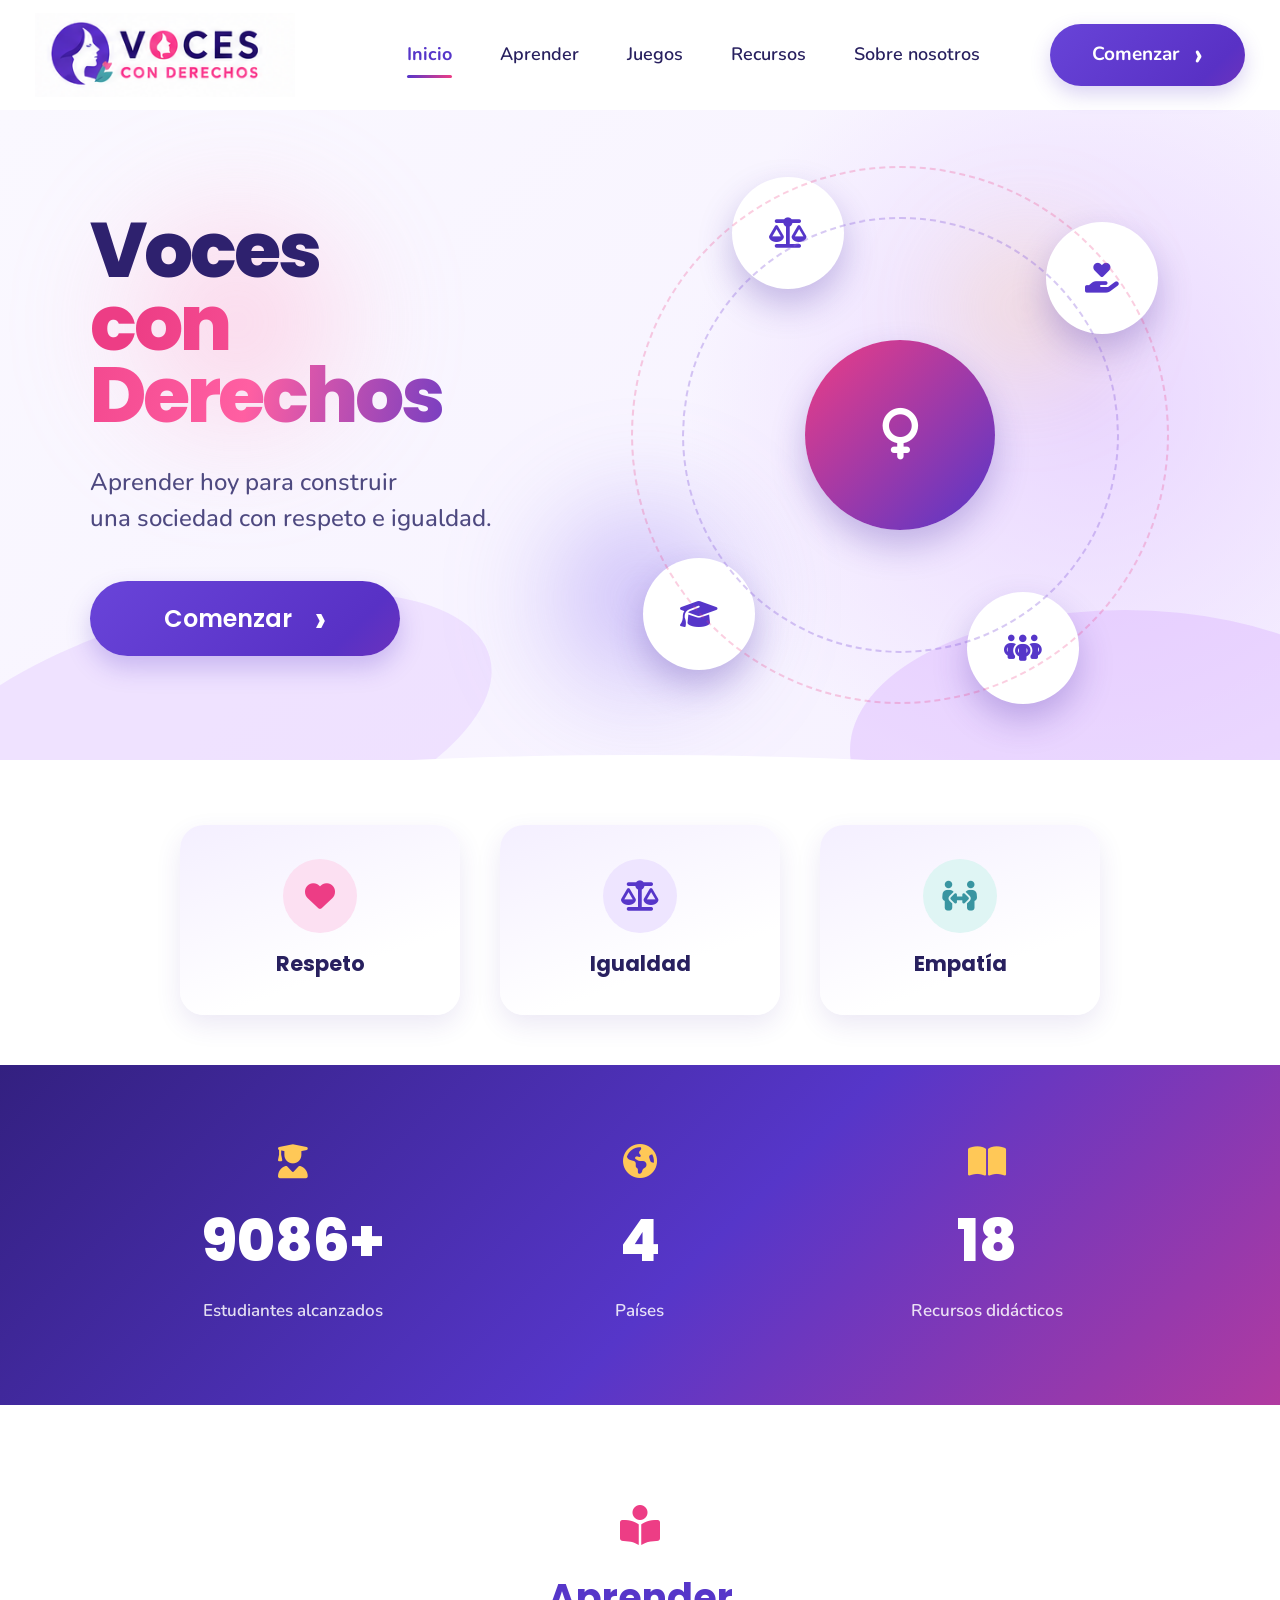
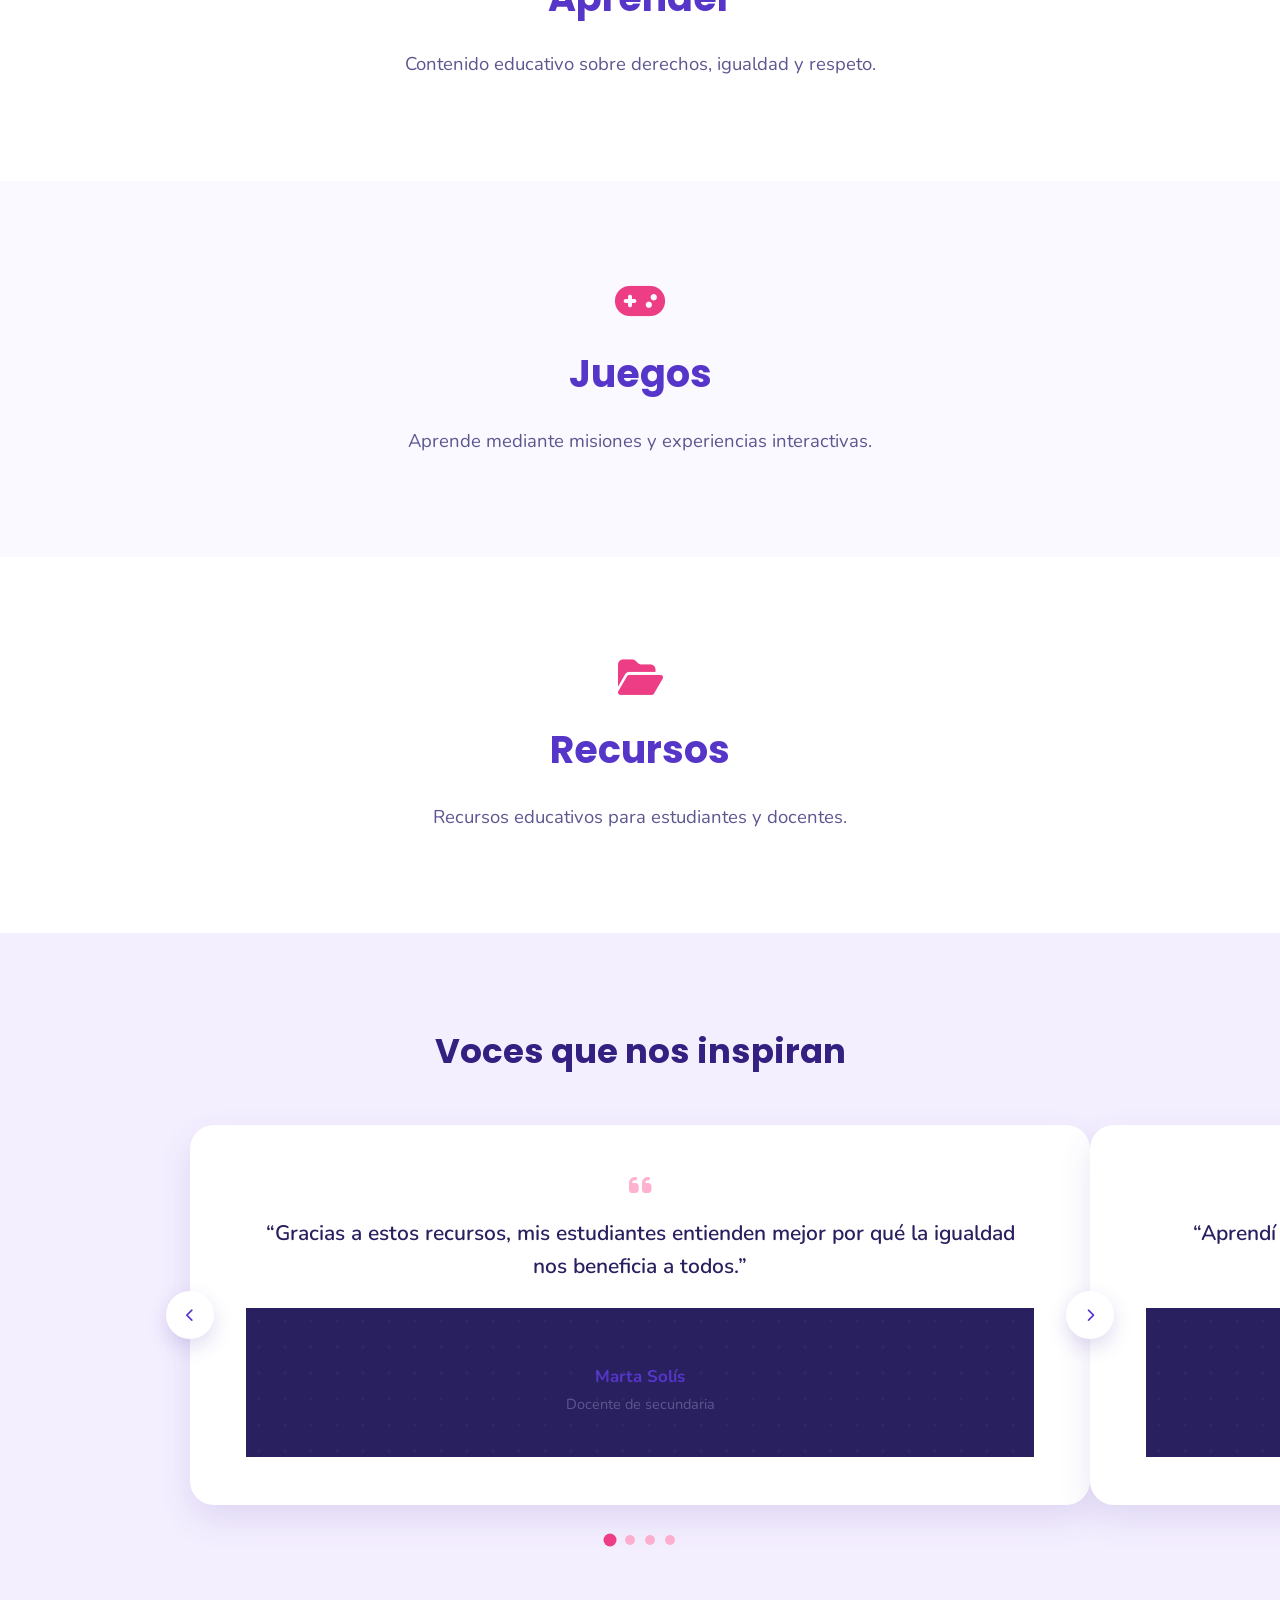
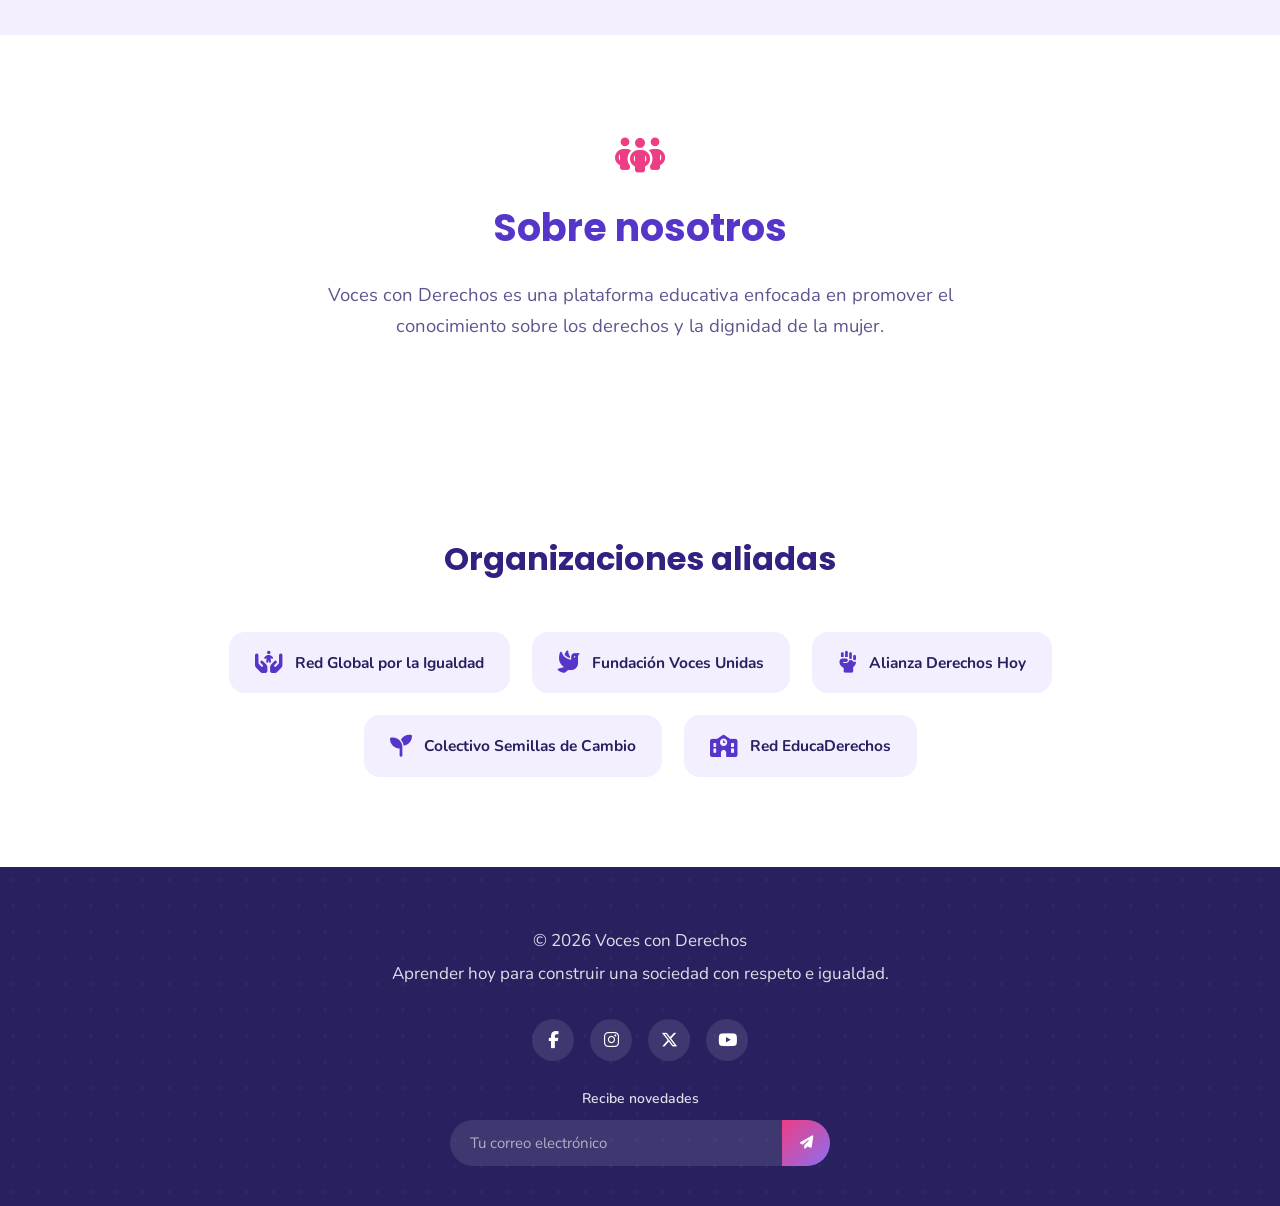
==== commit 388f7f28: "modificacion de landing page" ====
--- a/Frontend/index.html
+++ b/Frontend/index.html
@@ -6,6 +6,14 @@
 
     <title>Voces con Derechos</title>
 
+    <!-- Tipografías -->
+    <link rel="preconnect" href="https://fonts.googleapis.com">
+    <link rel="preconnect" href="https://fonts.gstatic.com" crossorigin>
+    <link href="https://fonts.googleapis.com/css2?family=Poppins:wght@500;600;700;800&family=Nunito:wght@400;500;600;700;800&display=swap" rel="stylesheet">
+
+    <!-- Iconos -->
+    <link rel="stylesheet" href="https://cdnjs.cloudflare.com/ajax/libs/font-awesome/6.5.1/css/all.min.css">
+
     <link rel="stylesheet" href="css/style.css">
 </head>
 
@@ -14,7 +22,7 @@
 
         <!-- NAVBAR -->
   
-    <header class="navbar">
+    <header class="navbar" id="navbar">
 
         <div class="navbar-container">
 
@@ -39,6 +47,12 @@
                 <span>›</span>
             </a>
 
+            <button class="nav-toggle" id="navToggle" aria-label="Abrir menú" aria-expanded="false">
+                <span></span>
+                <span></span>
+                <span></span>
+            </button>
+
         </div>
 
     </header>
@@ -51,24 +65,30 @@
 
         <section class="hero" id="inicio">
 
+            <div class="hero-blobs" aria-hidden="true">
+                <span class="blob blob-1"></span>
+                <span class="blob blob-2"></span>
+                <span class="blob blob-3"></span>
+            </div>
+
             <div class="hero-container">
 
                 <!-- Texto -->
                 <div class="hero-content">
 
-                    <h1>
+                    <h1 class="reveal-load reveal-1">
                         Voces
                         <br>
                         <span>con Derechos</span>
                     </h1>
 
-                    <p>
+                    <p class="reveal-load reveal-2">
                         Aprender hoy para construir
                         <br class="desktop-only">
                         una sociedad con respeto e igualdad.
                     </p>
 
-                    <a href="login.html" class="hero-button">
+                    <a href="login.html" class="hero-button reveal-load reveal-3">
                         Comenzar
                         <span>›</span>
                     </a>
@@ -77,13 +97,34 @@
 
 
                 <!-- Imagen -->
-                <div class="hero-image-container">
-
-                    <img
-                        src="assets/img/hero.png"
-                        alt="Ilustración de Voces con Derechos"
-                        class="hero-image"
-                    >
+                <div class="hero-image-container reveal-load reveal-3">
+
+                    <div class="icon-cluster" role="img" aria-label="Ilustración de Voces con Derechos: diversidad, igualdad y educación">
+
+                        <div class="icon-orb orb-center">
+                            <i class="fa-solid fa-venus"></i>
+                        </div>
+
+                        <div class="icon-orb orb-1">
+                            <i class="fa-solid fa-scale-balanced"></i>
+                        </div>
+
+                        <div class="icon-orb orb-2">
+                            <i class="fa-solid fa-hand-holding-heart"></i>
+                        </div>
+
+                        <div class="icon-orb orb-3">
+                            <i class="fa-solid fa-graduation-cap"></i>
+                        </div>
+
+                        <div class="icon-orb orb-4">
+                            <i class="fa-solid fa-people-group"></i>
+                        </div>
+
+                        <span class="ring ring-1"></span>
+                        <span class="ring ring-2"></span>
+
+                    </div>
 
                 </div>
 
@@ -95,40 +136,96 @@
         
              <!-- VALORES -->
        
-        <section class="values">
+        <section class="values reveal-on-scroll">
 
             <div class="values-container">
 
                 <div class="value">
 
-                    <div class="value-icon respect">
-                        ♡
-                    </div>
-
-                    <h3>Respeto</h3>
+                    <div class="value-card">
+
+                        <div class="value-card-face value-card-front">
+                            <div class="value-icon respect">
+                                <i class="fa-solid fa-heart"></i>
+                            </div>
+                            <h3>Respeto</h3>
+                        </div>
+
+                        <div class="value-card-face value-card-back">
+                            <p>Valoramos la dignidad de cada persona, sin excepción.</p>
+                        </div>
+
+                    </div>
 
                 </div>
 
 
                 <div class="value">
 
-                    <div class="value-icon equality">
-                        ⚖
-                    </div>
-
-                    <h3>Igualdad</h3>
+                    <div class="value-card">
+
+                        <div class="value-card-face value-card-front">
+                            <div class="value-icon equality">
+                                <i class="fa-solid fa-scale-balanced"></i>
+                            </div>
+                            <h3>Igualdad</h3>
+                        </div>
+
+                        <div class="value-card-face value-card-back">
+                            <p>Las mismas oportunidades y derechos para todas las personas.</p>
+                        </div>
+
+                    </div>
 
                 </div>
 
 
                 <div class="value">
 
-                    <div class="value-icon empathy">
-                        ♧
-                    </div>
-
-                    <h3>Empatía</h3>
-
+                    <div class="value-card">
+
+                        <div class="value-card-face value-card-front">
+                            <div class="value-icon empathy">
+                                <i class="fa-solid fa-people-arrows"></i>
+                            </div>
+                            <h3>Empatía</h3>
+                        </div>
+
+                        <div class="value-card-face value-card-back">
+                            <p>Escuchamos y comprendemos la experiencia de los demás.</p>
+                        </div>
+
+                    </div>
+
+                </div>
+
+            </div>
+
+        </section>
+
+
+            <!-- ESTADÍSTICAS -->
+
+        <section class="stats reveal-on-scroll" id="impacto">
+
+            <div class="stats-container">
+
+                <div class="stat">
+                    <i class="fa-solid fa-user-graduate stat-icon"></i>
+                    <span class="stat-number" data-target="10000" data-suffix="+">0</span>
+                    <p class="stat-label">Estudiantes alcanzados</p>
+                </div>
+
+                <div class="stat">
+                    <i class="fa-solid fa-earth-americas stat-icon"></i>
+                    <span class="stat-number" data-target="5">0</span>
+                    <p class="stat-label">Países</p>
+                </div>
+
+                <div class="stat">
+                    <i class="fa-solid fa-book-open stat-icon"></i>
+                    <span class="stat-number" data-target="20">0</span>
+                    <p class="stat-label">Recursos didácticos</p>
                 </div>
 
             </div>
@@ -137,28 +234,100 @@
 
             <!-- SECCIONES FUTURAS -->
 
-        <section id="aprender" class="placeholder-section">
+        <section id="aprender" class="placeholder-section reveal-on-scroll">
+            <i class="fa-solid fa-book-open-reader section-icon"></i>
             <h2>Aprender</h2>
             <p>
                 Contenido educativo sobre derechos, igualdad y respeto.
             </p>
         </section>
 
-        <section id="juegos" class="placeholder-section">
+        <section id="juegos" class="placeholder-section reveal-on-scroll">
+            <i class="fa-solid fa-gamepad section-icon"></i>
             <h2>Juegos</h2>
             <p>
                 Aprende mediante misiones y experiencias interactivas.
             </p>
         </section>
 
-        <section id="recursos" class="placeholder-section">
+        <section id="recursos" class="placeholder-section reveal-on-scroll">
+            <i class="fa-solid fa-folder-open section-icon"></i>
             <h2>Recursos</h2>
             <p>
                 Recursos educativos para estudiantes y docentes.
             </p>
         </section>
 
-        <section id="nosotros" class="placeholder-section">
+
+            <!-- TESTIMONIOS -->
+
+        <section class="testimonials reveal-on-scroll" id="testimonios">
+
+            <div class="testimonials-container">
+
+                <h2 class="testimonials-title">Voces que nos inspiran</h2>
+
+                <div class="testimonial-slider">
+
+                    <div class="testimonial-track" id="testimonialTrack">
+
+                        <blockquote class="testimonial-card">
+                            <i class="fa-solid fa-quote-left quote-icon"></i>
+                            <p>“Gracias a estos recursos, mis estudiantes entienden mejor por qué la igualdad nos beneficia a todos.”</p>
+                            <footer>
+                                <span class="testimonial-name">Marta Solís</span>
+                                <span class="testimonial-role">Docente de secundaria</span>
+                            </footer>
+                        </blockquote>
+
+                        <blockquote class="testimonial-card">
+                            <i class="fa-solid fa-quote-left quote-icon"></i>
+                            <p>“Aprendí a reconocer mis propios derechos y a defenderlos con respeto y confianza.”</p>
+                            <footer>
+                                <span class="testimonial-name">Camila Reyes</span>
+                                <span class="testimonial-role">Estudiante, 16 años</span>
+                            </footer>
+                        </blockquote>
+
+                        <blockquote class="testimonial-card">
+                            <i class="fa-solid fa-quote-left quote-icon"></i>
+                            <p>“Una plataforma que convierte valores importantes en actividades cercanas y fáciles de entender.”</p>
+                            <footer>
+                                <span class="testimonial-name">Luis Fernández</span>
+                                <span class="testimonial-role">Padre de familia</span>
+                            </footer>
+                        </blockquote>
+
+                        <blockquote class="testimonial-card">
+                            <i class="fa-solid fa-quote-left quote-icon"></i>
+                            <p>“El enfoque en empatía nos ayudó a mejorar la convivencia dentro y fuera del aula.”</p>
+                            <footer>
+                                <span class="testimonial-name">Ana Belén Torres</span>
+                                <span class="testimonial-role">Orientadora escolar</span>
+                            </footer>
+                        </blockquote>
+
+                    </div>
+
+                    <button class="testimonial-arrow prev" id="testimonialPrev" aria-label="Testimonio anterior">
+                        <i class="fa-solid fa-chevron-left"></i>
+                    </button>
+
+                    <button class="testimonial-arrow next" id="testimonialNext" aria-label="Testimonio siguiente">
+                        <i class="fa-solid fa-chevron-right"></i>
+                    </button>
+
+                </div>
+
+                <div class="testimonial-dots" id="testimonialDots"></div>
+
+            </div>
+
+        </section>
+
+
+        <section id="nosotros" class="placeholder-section reveal-on-scroll">
+            <i class="fa-solid fa-people-group section-icon"></i>
             <h2>Sobre nosotros</h2>
             <p>
                 Voces con Derechos es una plataforma educativa enfocada
@@ -167,19 +336,88 @@
             </p>
         </section>
 
+
+            <!-- ALIADOS -->
+
+        <section class="allies reveal-on-scroll" id="aliados">
+
+            <div class="allies-container">
+
+                <h2 class="allies-title">Organizaciones aliadas</h2>
+
+                <div class="allies-grid">
+
+                    <div class="ally">
+                        <i class="fa-solid fa-hands-holding-child"></i>
+                        <span>Red Global por la Igualdad</span>
+                    </div>
+
+                    <div class="ally">
+                        <i class="fa-solid fa-dove"></i>
+                        <span>Fundación Voces Unidas</span>
+                    </div>
+
+                    <div class="ally">
+                        <i class="fa-solid fa-hand-fist"></i>
+                        <span>Alianza Derechos Hoy</span>
+                    </div>
+
+                    <div class="ally">
+                        <i class="fa-solid fa-seedling"></i>
+                        <span>Colectivo Semillas de Cambio</span>
+                    </div>
+
+                    <div class="ally">
+                        <i class="fa-solid fa-school"></i>
+                        <span>Red EducaDerechos</span>
+                    </div>
+
+                </div>
+
+            </div>
+
+        </section>
+
     </main>
 
 
         <!-- FOOTER -->
     <footer>
 
-        <p>
-            © 2026 Voces con Derechos
-        </p>
-
-        <p>
-            Aprender hoy para construir una sociedad con respeto e igualdad.
-        </p>
+        <div class="footer-container">
+
+            <div class="footer-main">
+
+                <p>
+                    © 2026 Voces con Derechos
+                </p>
+
+                <p>
+                    Aprender hoy para construir una sociedad con respeto e igualdad.
+                </p>
+
+            </div>
+
+            <div class="footer-social">
+
+                <a href="#" aria-label="Facebook"><i class="fa-brands fa-facebook-f"></i></a>
+                <a href="#" aria-label="Instagram"><i class="fa-brands fa-instagram"></i></a>
+                <a href="#" aria-label="X"><i class="fa-brands fa-x-twitter"></i></a>
+                <a href="#" aria-label="YouTube"><i class="fa-brands fa-youtube"></i></a>
+
+            </div>
+
+            <form class="footer-subscribe" onsubmit="return false;">
+                <label for="footerEmail">Recibe novedades</label>
+                <div class="footer-subscribe-field">
+                    <input type="email" id="footerEmail" placeholder="Tu correo electrónico">
+                    <button type="submit" aria-label="Suscribirse">
+                        <i class="fa-solid fa-paper-plane"></i>
+                    </button>
+                </div>
+            </form>
+
+        </div>
 
     </footer>
 
--- a/Frontend/css/style.css
+++ b/Frontend/css/style.css
@@ -5,19 +5,28 @@
 :root {
     --primary: #5636c9;
     --primary-dark: #332080;
+    --primary-light: #8b6ff0;
 
     --pink: #ed3d85;
+    --pink-vibrant: #ff5fa2;
     --pink-light: #ffb1d0;
 
     --purple-light: #f4efff;
     --purple-soft: #eee7ff;
 
+    --gold: #ffc857;
+
     --text: #28205f;
     --text-light: #5d5790;
 
     --white: #ffffff;
 
     --container: 1380px;
+
+    --font-display: "Poppins", "Segoe UI", sans-serif;
+    --font-body: "Nunito", "Segoe UI", sans-serif;
+
+    --ease: cubic-bezier(0.22, 1, 0.36, 1);
 }
 
 
@@ -33,12 +42,20 @@
 
 html {
     scroll-behavior: smooth;
+    scroll-padding-top: 110px;
 }
 
 body {
-    font-family: Arial, Helvetica, sans-serif;
+    font-family: var(--font-body);
+    font-size: 17px;
+    line-height: 1.65;
     color: var(--text);
     background: var(--white);
+    -webkit-font-smoothing: antialiased;
+}
+
+h1, h2, h3, h4 {
+    font-family: var(--font-display);
 }
 
 a {
@@ -46,6 +63,115 @@
     color: inherit;
 }
 
+img {
+    max-width: 100%;
+}
+
+button {
+    font-family: inherit;
+    border: none;
+    background: none;
+    cursor: pointer;
+}
+
+@media (prefers-reduced-motion: reduce) {
+    *, *::before, *::after {
+        animation-duration: 0.001ms !important;
+        animation-iteration-count: 1 !important;
+        transition-duration: 0.001ms !important;
+        scroll-behavior: auto !important;
+    }
+}
+
+
+/* =========================================
+   ANIMACIONES GLOBALES
+========================================= */
+
+@keyframes fadeUp {
+    from {
+        opacity: 0;
+        transform: translateY(28px);
+    }
+    to {
+        opacity: 1;
+        transform: translateY(0);
+    }
+}
+
+@keyframes floatSlow {
+    0%, 100% { transform: translate(0, 0); }
+    50% { transform: translate(14px, -22px); }
+}
+
+@keyframes floatSlower {
+    0%, 100% { transform: translate(0, 0); }
+    50% { transform: translate(-18px, 16px); }
+}
+
+@keyframes pulseSoft {
+    0%, 100% { transform: scale(1); }
+    50% { transform: scale(1.06); }
+}
+
+@keyframes spinSlow {
+    from { transform: rotate(0deg); }
+    to { transform: rotate(360deg); }
+}
+
+@keyframes spinSlowReverse {
+    from { transform: rotate(360deg); }
+    to { transform: rotate(0deg); }
+}
+
+@keyframes orbitFloat {
+    0%, 100% { transform: translateY(0) scale(1); }
+    50% { transform: translateY(-12px) scale(1.04); }
+}
+
+
+/* Aparición al cargar (héroe) */
+
+.reveal-load {
+    opacity: 0;
+    animation: fadeUp 0.9s var(--ease) forwards;
+}
+
+.reveal-1 { animation-delay: 0.05s; }
+.reveal-2 { animation-delay: 0.22s; }
+.reveal-3 { animation-delay: 0.4s; }
+
+
+/* Aparición al hacer scroll */
+
+.reveal-on-scroll {
+    opacity: 0;
+    transform: translateY(30px);
+    transition: opacity 0.8s var(--ease), transform 0.8s var(--ease);
+}
+
+.reveal-on-scroll.is-visible {
+    opacity: 1;
+    transform: translateY(0);
+}
+
+.reveal-on-scroll .stagger {
+    opacity: 0;
+    transform: translateY(20px);
+    transition: opacity 0.7s var(--ease), transform 0.7s var(--ease);
+}
+
+.reveal-on-scroll.is-visible .stagger {
+    opacity: 1;
+    transform: translateY(0);
+}
+
+.reveal-on-scroll.is-visible .stagger:nth-child(1) { transition-delay: 0.05s; }
+.reveal-on-scroll.is-visible .stagger:nth-child(2) { transition-delay: 0.15s; }
+.reveal-on-scroll.is-visible .stagger:nth-child(3) { transition-delay: 0.25s; }
+.reveal-on-scroll.is-visible .stagger:nth-child(4) { transition-delay: 0.35s; }
+.reveal-on-scroll.is-visible .stagger:nth-child(5) { transition-delay: 0.45s; }
+
 
 /* =========================================
    NAVBAR
@@ -54,11 +180,20 @@
 .navbar {
     width: 100%;
     height: 110px;
-    background: #ffffff;
-    position: relative;
-    z-index: 10;
-
-    box-shadow: 0 1px 8px rgba(50, 30, 100, 0.04);
+    background: rgba(255, 255, 255, 0);
+    position: sticky;
+    top: 0;
+    z-index: 100;
+
+    box-shadow: none;
+    transition: background 0.35s var(--ease), box-shadow 0.35s var(--ease), height 0.35s var(--ease);
+}
+
+.navbar.scrolled {
+    height: 86px;
+    background: rgba(255, 255, 255, 0.92);
+    backdrop-filter: blur(10px);
+    box-shadow: 0 8px 30px rgba(50, 30, 100, 0.1);
 }
 
 .navbar-container {
@@ -85,6 +220,11 @@
     width: 260px;
     height: auto;
     display: block;
+    transition: width 0.35s var(--ease);
+}
+
+.navbar.scrolled .logo {
+    width: 220px;
 }
 
 
@@ -102,39 +242,45 @@
 .nav-menu a {
     position: relative;
 
-    font-size: 19px;
-    font-weight: 500;
+    font-size: 18px;
+    font-weight: 600;
 
     color: var(--text);
 
     padding: 12px 0;
 
-    transition: 0.25s ease;
+    transition: color 0.25s var(--ease);
+}
+
+.nav-menu a::after {
+    content: "";
+    position: absolute;
+    left: 0;
+    right: 0;
+    bottom: 4px;
+    height: 3px;
+    border-radius: 10px;
+    background: linear-gradient(90deg, var(--primary), var(--pink));
+    transform: scaleX(0);
+    transform-origin: left;
+    transition: transform 0.3s var(--ease);
 }
 
 .nav-menu a:hover {
     color: var(--primary);
 }
 
+.nav-menu a:hover::after {
+    transform: scaleX(1);
+}
+
 .nav-menu a.active {
     color: var(--primary);
-    font-weight: 600;
+    font-weight: 700;
 }
 
 .nav-menu a.active::after {
-    content: "";
-
-    position: absolute;
-
-    left: 0;
-    right: 0;
-    bottom: 0;
-
-    height: 3px;
-
-    border-radius: 10px;
-
-    background: var(--primary);
+    transform: scaleX(1);
 }
 
 
@@ -154,31 +300,51 @@
 
     border-radius: 40px;
 
-    background: linear-gradient(
-        135deg,
-        #6844d8,
-        #5931c5
-    );
+    background: linear-gradient(135deg, #6844d8, #5931c5 45%, var(--pink) 130%);
+    background-size: 180% 180%;
 
     color: white;
 
-    font-size: 20px;
-    font-weight: 600;
+    font-size: 19px;
+    font-weight: 700;
 
     box-shadow: 0 8px 20px rgba(86, 54, 201, 0.22);
 
-    transition: 0.25s ease;
+    transition: transform 0.3s var(--ease), box-shadow 0.3s var(--ease), background-position 0.5s var(--ease);
 }
 
 .btn-start span {
     font-size: 32px;
     line-height: 0;
+    transition: transform 0.3s var(--ease);
 }
 
 .btn-start:hover {
-    transform: translateY(-2px);
-
-    box-shadow: 0 12px 25px rgba(86, 54, 201, 0.3);
+    transform: translateY(-3px) scale(1.03);
+
+    box-shadow: 0 14px 28px rgba(86, 54, 201, 0.32);
+    background-position: 100% 0%;
+}
+
+.btn-start:hover span {
+    transform: translateX(4px);
+}
+
+.nav-toggle {
+    display: none;
+    flex-direction: column;
+    justify-content: center;
+    gap: 5px;
+    width: 40px;
+    height: 40px;
+}
+
+.nav-toggle span {
+    display: block;
+    height: 3px;
+    border-radius: 3px;
+    background: var(--primary-dark);
+    transition: transform 0.3s var(--ease), opacity 0.3s var(--ease);
 }
 
 
@@ -201,9 +367,17 @@
         linear-gradient(
             135deg,
             #faf8ff 0%,
-            #f6f1ff 55%,
-            #eee5ff 100%
+            #f6f1ff 45%,
+            #efe2ff 75%,
+            #f9e6ff 100%
         );
+    background-size: 100% 100%, 220% 220%;
+    animation: heroGradientShift 16s ease-in-out infinite alternate;
+}
+
+@keyframes heroGradientShift {
+    0% { background-position: 0% 0%, 0% 30%; }
+    100% { background-position: 0% 0%, 100% 70%; }
 }
 
 
@@ -243,6 +417,48 @@
     border-radius: 50%;
 }
 
+.hero-blobs {
+    position: absolute;
+    inset: 0;
+    z-index: 1;
+    pointer-events: none;
+}
+
+.blob {
+    position: absolute;
+    border-radius: 50%;
+    filter: blur(50px);
+    opacity: 0.55;
+}
+
+.blob-1 {
+    width: 320px;
+    height: 320px;
+    top: 8%;
+    left: 6%;
+    background: radial-gradient(circle, var(--pink-light), transparent 70%);
+    animation: floatSlow 11s ease-in-out infinite;
+}
+
+.blob-2 {
+    width: 260px;
+    height: 260px;
+    top: 55%;
+    left: 40%;
+    background: radial-gradient(circle, var(--primary-light), transparent 70%);
+    animation: floatSlower 14s ease-in-out infinite;
+}
+
+.blob-3 {
+    width: 200px;
+    height: 200px;
+    top: 15%;
+    right: 12%;
+    background: radial-gradient(circle, var(--gold), transparent 70%);
+    opacity: 0.35;
+    animation: floatSlow 9s ease-in-out infinite reverse;
+}
+
 
 /* Contenedor */
 
@@ -278,9 +494,9 @@
 .hero-content h1 {
     font-size: clamp(65px, 6vw, 105px);
 
-    line-height: 0.9;
-
-    letter-spacing: -4px;
+    line-height: 0.95;
+
+    letter-spacing: -3px;
 
     font-weight: 800;
 
@@ -288,15 +504,19 @@
 }
 
 .hero-content h1 span {
-    color: var(--pink);
+    background: linear-gradient(100deg, var(--pink) 10%, var(--pink-vibrant) 60%, var(--primary) 110%);
+    -webkit-background-clip: text;
+    background-clip: text;
+    color: transparent;
 }
 
 .hero-content p {
-    margin-top: 35px;
-
-    font-size: 27px;
-
-    line-height: 1.4;
+    margin-top: 32px;
+
+    font-size: 24px;
+    font-weight: 500;
+
+    line-height: 1.5;
 
     color: #4e4980;
 
@@ -321,34 +541,45 @@
 
     border-radius: 45px;
 
-    background: linear-gradient(
-        135deg,
-        #6944d9,
-        #5831c5
-    );
+    background: linear-gradient(135deg, #6944d9, #5831c5 45%, var(--pink) 130%);
+    background-size: 180% 180%;
 
     color: white;
 
-    font-size: 25px;
+    font-size: 24px;
+    font-family: var(--font-display);
 
     font-weight: 600;
 
     box-shadow:
         0 12px 25px rgba(86, 54, 201, 0.25);
 
-    transition: 0.25s ease;
+    transition: transform 0.3s var(--ease), box-shadow 0.3s var(--ease), background-position 0.5s var(--ease);
 }
 
 .hero-button span {
     font-size: 40px;
     line-height: 0;
+    transition: transform 0.3s var(--ease);
 }
 
 .hero-button:hover {
-    transform: translateY(-3px);
+    transform: translateY(-4px) scale(1.02);
 
     box-shadow:
-        0 16px 30px rgba(86, 54, 201, 0.32);
+        0 18px 34px rgba(86, 54, 201, 0.35);
+    background-position: 100% 0%;
+}
+
+.hero-button:hover span {
+    transform: translateX(5px);
+}
+
+.hero-button:focus-visible,
+.btn-start:focus-visible,
+.nav-menu a:focus-visible {
+    outline: 3px solid var(--pink);
+    outline-offset: 4px;
 }
 
 
@@ -364,16 +595,67 @@
     position: relative;
 }
 
-.hero-image {
+.icon-cluster {
+    position: relative;
     width: 100%;
-    max-width: 800px;
-
-    height: auto;
-
-    display: block;
-
-    object-fit: contain;
-}
+    max-width: 560px;
+    aspect-ratio: 1 / 1;
+    display: flex;
+    align-items: center;
+    justify-content: center;
+}
+
+.ring {
+    position: absolute;
+    border-radius: 50%;
+    border: 2px dashed rgba(140, 100, 220, 0.35);
+}
+
+.ring-1 {
+    width: 78%;
+    height: 78%;
+    animation: spinSlow 40s linear infinite;
+}
+
+.ring-2 {
+    width: 96%;
+    height: 96%;
+    border-color: rgba(237, 61, 133, 0.25);
+    animation: spinSlowReverse 55s linear infinite;
+}
+
+.icon-orb {
+    position: absolute;
+    display: flex;
+    align-items: center;
+    justify-content: center;
+    border-radius: 50%;
+    color: var(--white);
+    box-shadow: 0 16px 34px rgba(70, 40, 160, 0.28);
+}
+
+.orb-center {
+    width: 34%;
+    height: 34%;
+    font-size: clamp(34px, 4vw, 54px);
+    background: linear-gradient(135deg, var(--pink), var(--primary));
+    animation: pulseSoft 5s ease-in-out infinite;
+    z-index: 2;
+}
+
+.icon-orb:not(.orb-center) {
+    width: 20%;
+    height: 20%;
+    font-size: clamp(20px, 2.4vw, 30px);
+    background: var(--white);
+    color: var(--primary);
+    animation: orbitFloat 6s ease-in-out infinite;
+}
+
+.orb-1 { top: 4%; left: 20%; animation-delay: 0s; background: linear-gradient(135deg, var(--purple-soft), var(--white)); }
+.orb-2 { top: 12%; right: 4%; animation-delay: 1.2s; }
+.orb-3 { bottom: 8%; left: 4%; animation-delay: 0.6s; }
+.orb-4 { bottom: 2%; right: 18%; animation-delay: 1.8s; background: linear-gradient(135deg, var(--purple-soft), var(--white)); }
 
 
 /* =========================================
@@ -389,41 +671,95 @@
 
     border-radius: 50% 50% 0 0 / 25% 25% 0 0;
 
-    min-height: 180px;
-
-    display: flex;
-    align-items: center;
+    min-height: 220px;
+
+    display: flex;
+    align-items: center;
+
+    padding: 40px 0 20px;
 
     z-index: 5;
 }
 
 .values-container {
     width: 100%;
-    max-width: 900px;
+    max-width: 1100px;
 
     margin: 0 auto;
 
     padding: 30px;
 
     display: flex;
-    align-items: center;
-    justify-content: space-between;
-
-    gap: 80px;
+    align-items: stretch;
+    justify-content: center;
+
+    gap: 40px;
 }
 
 .value {
-    display: flex;
-    align-items: center;
-
-    gap: 20px;
-
-    min-width: 190px;
+    min-width: 220px;
+    max-width: 280px;
+    flex: 1;
+    perspective: 1200px;
+    height: 190px;
+}
+
+.value-card {
+    position: relative;
+    width: 100%;
+    height: 100%;
+    transition: transform 0.7s var(--ease);
+    transform-style: preserve-3d;
+}
+
+.value:hover .value-card {
+    transform: rotateY(180deg);
+}
+
+.value-card-face {
+    position: absolute;
+    inset: 0;
+
+    display: flex;
+    flex-direction: column;
+    align-items: center;
+    justify-content: center;
+    gap: 14px;
+
+    padding: 24px;
+
+    border-radius: 24px;
+
+    backface-visibility: hidden;
+
+    box-shadow: 0 10px 26px rgba(70, 40, 160, 0.1);
+    transition: box-shadow 0.3s var(--ease);
+}
+
+.value:hover .value-card-face {
+    box-shadow: 0 18px 38px rgba(70, 40, 160, 0.18);
+}
+
+.value-card-front {
+    background: linear-gradient(160deg, var(--purple-light), var(--white) 70%);
+}
+
+.value-card-back {
+    background: linear-gradient(160deg, var(--primary), var(--pink));
+    transform: rotateY(180deg);
+    color: var(--white);
+    text-align: center;
+}
+
+.value-card-back p {
+    font-size: 15.5px;
+    font-weight: 600;
+    line-height: 1.5;
 }
 
 .value-icon {
-    width: 70px;
-    height: 70px;
+    width: 74px;
+    height: 74px;
 
     border-radius: 50%;
 
@@ -431,14 +767,20 @@
     align-items: center;
     justify-content: center;
 
-    font-size: 38px;
+    font-size: 30px;
 
     flex-shrink: 0;
+
+    transition: transform 0.35s var(--ease);
+}
+
+.value:hover .value-icon {
+    transform: scale(1.08);
 }
 
 .value-icon.respect {
     background: #fce0f2;
-    color: var(--primary);
+    color: var(--pink);
 }
 
 .value-icon.equality {
@@ -452,8 +794,52 @@
 }
 
 .value h3 {
-    font-size: 22px;
+    font-size: 21px;
+    font-weight: 700;
     color: var(--text);
+}
+
+
+/* =========================================
+   ESTADÍSTICAS
+========================================= */
+
+.stats {
+    background: linear-gradient(135deg, var(--primary-dark), var(--primary) 55%, var(--pink) 130%);
+    padding: 80px 30px;
+}
+
+.stats-container {
+    max-width: 1000px;
+    margin: 0 auto;
+
+    display: grid;
+    grid-template-columns: repeat(3, 1fr);
+    gap: 40px;
+
+    text-align: center;
+}
+
+.stat-icon {
+    font-size: 34px;
+    color: var(--gold);
+    margin-bottom: 14px;
+    display: block;
+}
+
+.stat-number {
+    display: block;
+    font-family: var(--font-display);
+    font-size: clamp(40px, 5vw, 58px);
+    font-weight: 800;
+    color: var(--white);
+}
+
+.stat-label {
+    margin-top: 8px;
+    font-size: 17px;
+    font-weight: 600;
+    color: rgba(255, 255, 255, 0.85);
 }
 
 
@@ -471,12 +857,20 @@
     background: #faf9ff;
 }
 
-.placeholder-section:nth-child(even) {
+.placeholder-section:nth-of-type(even) {
     background: white;
 }
 
+.section-icon {
+    display: block;
+    font-size: 40px;
+    margin-bottom: 22px;
+    color: var(--pink);
+}
+
 .placeholder-section h2 {
-    font-size: 40px;
+    font-size: 38px;
+    font-weight: 700;
 
     margin-bottom: 20px;
 
@@ -488,11 +882,185 @@
 
     margin: 0 auto;
 
-    font-size: 19px;
-
-    line-height: 1.6;
+    font-size: 18.5px;
+
+    line-height: 1.7;
 
     color: var(--text-light);
+}
+
+
+/* =========================================
+   TESTIMONIOS
+========================================= */
+
+.testimonials {
+    padding: 90px 30px;
+    background: var(--purple-light);
+}
+
+.testimonials-container {
+    max-width: 900px;
+    margin: 0 auto;
+    text-align: center;
+}
+
+.testimonials-title {
+    font-size: 34px;
+    font-weight: 700;
+    color: var(--primary-dark);
+    margin-bottom: 46px;
+}
+
+.testimonial-slider {
+    position: relative;
+}
+
+.testimonial-track {
+    display: flex;
+    transition: transform 0.6s var(--ease);
+}
+
+.testimonial-card {
+    flex: 0 0 100%;
+    background: var(--white);
+    border-radius: 24px;
+    padding: 48px 56px;
+    box-shadow: 0 14px 34px rgba(70, 40, 160, 0.12);
+}
+
+.quote-icon {
+    font-size: 26px;
+    color: var(--pink-light);
+    margin-bottom: 18px;
+}
+
+.testimonial-card p {
+    font-size: 21px;
+    font-weight: 600;
+    line-height: 1.55;
+    color: var(--text);
+}
+
+.testimonial-card footer {
+    margin-top: 26px;
+    display: flex;
+    flex-direction: column;
+    gap: 2px;
+}
+
+.testimonial-name {
+    font-weight: 700;
+    color: var(--primary);
+}
+
+.testimonial-role {
+    font-size: 14.5px;
+    color: var(--text-light);
+}
+
+.testimonial-arrow {
+    position: absolute;
+    top: 50%;
+    transform: translateY(-50%);
+
+    width: 48px;
+    height: 48px;
+
+    border-radius: 50%;
+    background: var(--white);
+    color: var(--primary);
+
+    display: flex;
+    align-items: center;
+    justify-content: center;
+
+    box-shadow: 0 8px 20px rgba(70, 40, 160, 0.16);
+    transition: transform 0.25s var(--ease), background 0.25s var(--ease), color 0.25s var(--ease);
+}
+
+.testimonial-arrow:hover {
+    background: var(--primary);
+    color: var(--white);
+    transform: translateY(-50%) scale(1.08);
+}
+
+.testimonial-arrow.prev { left: -24px; }
+.testimonial-arrow.next { right: -24px; }
+
+.testimonial-dots {
+    display: flex;
+    justify-content: center;
+    gap: 10px;
+    margin-top: 30px;
+}
+
+.testimonial-dots button {
+    width: 10px;
+    height: 10px;
+    border-radius: 50%;
+    background: var(--pink-light);
+    transition: background 0.25s var(--ease), transform 0.25s var(--ease);
+}
+
+.testimonial-dots button.active {
+    background: var(--pink);
+    transform: scale(1.3);
+}
+
+
+/* =========================================
+   ALIADOS
+========================================= */
+
+.allies {
+    padding: 90px 30px;
+    text-align: center;
+}
+
+.allies-title {
+    font-size: 32px;
+    font-weight: 700;
+    color: var(--primary-dark);
+    margin-bottom: 46px;
+}
+
+.allies-grid {
+    max-width: 1100px;
+    margin: 0 auto;
+
+    display: flex;
+    flex-wrap: wrap;
+    justify-content: center;
+    gap: 22px;
+}
+
+.ally {
+    display: flex;
+    align-items: center;
+    gap: 12px;
+
+    padding: 18px 26px;
+
+    border-radius: 16px;
+    background: var(--purple-light);
+    color: var(--text);
+
+    font-weight: 700;
+    font-size: 15.5px;
+
+    transition: transform 0.3s var(--ease), box-shadow 0.3s var(--ease), background 0.3s var(--ease);
+}
+
+.ally i {
+    font-size: 22px;
+    color: var(--primary);
+}
+
+.ally:hover {
+    transform: translateY(-5px);
+    background: var(--white);
+    box-shadow: 0 14px 28px rgba(70, 40, 160, 0.14);
 }
 
 
@@ -501,19 +1069,117 @@
 ========================================= */
 
 footer {
-    padding: 35px 20px;
+    position: relative;
+    overflow: hidden;
+
+    padding: 55px 20px 40px;
 
     text-align: center;
 
     background: #29205f;
 
     color: white;
+}
+
+footer::before {
+    content: "";
+    position: absolute;
+    inset: 0;
+    opacity: 0.5;
+    background-image:
+        radial-gradient(rgba(255, 255, 255, 0.06) 2px, transparent 2px);
+    background-size: 26px 26px;
+    pointer-events: none;
+}
+
+.footer-container {
+    position: relative;
+    z-index: 1;
+
+    max-width: 900px;
+    margin: 0 auto;
+
+    display: flex;
+    flex-direction: column;
+    align-items: center;
+    gap: 26px;
 }
 
 footer p {
     margin: 5px;
-
     opacity: 0.85;
+}
+
+.footer-social {
+    display: flex;
+    gap: 16px;
+}
+
+.footer-social a {
+    width: 42px;
+    height: 42px;
+
+    display: flex;
+    align-items: center;
+    justify-content: center;
+
+    border-radius: 50%;
+    background: rgba(255, 255, 255, 0.1);
+
+    transition: transform 0.3s var(--ease), background 0.3s var(--ease);
+}
+
+.footer-social a:hover {
+    background: linear-gradient(135deg, var(--pink), var(--primary-light));
+    transform: translateY(-4px);
+}
+
+.footer-subscribe {
+    width: 100%;
+    max-width: 380px;
+}
+
+.footer-subscribe label {
+    display: block;
+    font-size: 14px;
+    font-weight: 600;
+    margin-bottom: 10px;
+    opacity: 0.85;
+}
+
+.footer-subscribe-field {
+    display: flex;
+    border-radius: 40px;
+    overflow: hidden;
+    background: rgba(255, 255, 255, 0.1);
+}
+
+.footer-subscribe-field input {
+    flex: 1;
+    padding: 13px 20px;
+    background: transparent;
+    border: none;
+    color: white;
+    font-family: var(--font-body);
+    font-size: 15px;
+}
+
+.footer-subscribe-field input::placeholder {
+    color: rgba(255, 255, 255, 0.6);
+}
+
+.footer-subscribe-field button {
+    width: 48px;
+    background: linear-gradient(135deg, var(--pink), var(--primary-light));
+    color: white;
+    display: flex;
+    align-items: center;
+    justify-content: center;
+    transition: filter 0.25s var(--ease);
+}
+
+.footer-subscribe-field button:hover {
+    filter: brightness(1.1);
 }
 
 
@@ -552,6 +1218,9 @@
         font-size: 22px;
     }
 
+    .testimonial-arrow.prev { left: 6px; }
+    .testimonial-arrow.next { right: 6px; }
+
 }
 
 
@@ -559,30 +1228,49 @@
 
 @media (max-width: 900px) {
 
-    .navbar {
+    .navbar,
+    .navbar.scrolled {
         height: auto;
     }
 
     .navbar-container {
-        padding: 20px;
+        padding: 18px 20px;
 
         flex-wrap: wrap;
 
-        gap: 20px;
+        gap: 16px;
+    }
+
+    .nav-toggle {
+        display: flex;
+        order: 2;
+        margin-left: auto;
+    }
+
+    .btn-start {
+        order: 4;
     }
 
     .nav-menu {
-        order: 3;
+        order: 5;
 
         width: 100%;
 
-        justify-content: center;
+        flex-direction: column;
+        align-items: flex-start;
+
+        max-height: 0;
+        overflow: hidden;
 
         margin: 0;
-
-        gap: 25px;
-
-        overflow-x: auto;
+        gap: 18px;
+
+        transition: max-height 0.4s var(--ease);
+    }
+
+    .nav-menu.open {
+        max-height: 320px;
+        padding-top: 8px;
     }
 
     .btn-start {
@@ -613,8 +1301,8 @@
         margin-top: 30px;
     }
 
-    .hero-image {
-        max-width: 650px;
+    .icon-cluster {
+        max-width: 420px;
     }
 
     .values-container {
@@ -625,6 +1313,19 @@
         gap: 30px;
     }
 
+    .stats-container {
+        grid-template-columns: 1fr;
+        gap: 46px;
+    }
+
+    .testimonial-card {
+        padding: 40px 30px;
+    }
+
+    .testimonial-arrow {
+        display: none;
+    }
+
 }
 
 
@@ -634,6 +1335,10 @@
 
     .logo {
         width: 180px;
+    }
+
+    .navbar.scrolled .logo {
+        width: 160px;
     }
 
     .btn-start {
@@ -647,10 +1352,6 @@
         font-size: 25px;
     }
 
-    .nav-menu {
-        justify-content: flex-start;
-    }
-
     .nav-menu a {
         white-space: nowrap;
     }
@@ -691,11 +1392,8 @@
         font-size: 30px;
     }
 
-    .hero-image {
-        width: 110%;
-        max-width: none;
-
-        margin-left: -5%;
+    .icon-cluster {
+        max-width: 300px;
     }
 
     .values {
@@ -705,7 +1403,7 @@
     .values-container {
         flex-direction: column;
 
-        align-items: flex-start;
+        align-items: center;
 
         max-width: 300px;
     }
@@ -714,4 +1412,13 @@
         width: 100%;
     }
 
+    .allies-grid {
+        flex-direction: column;
+        align-items: stretch;
+    }
+
+    .footer-subscribe-field input {
+        font-size: 14px;
+    }
+
 }
